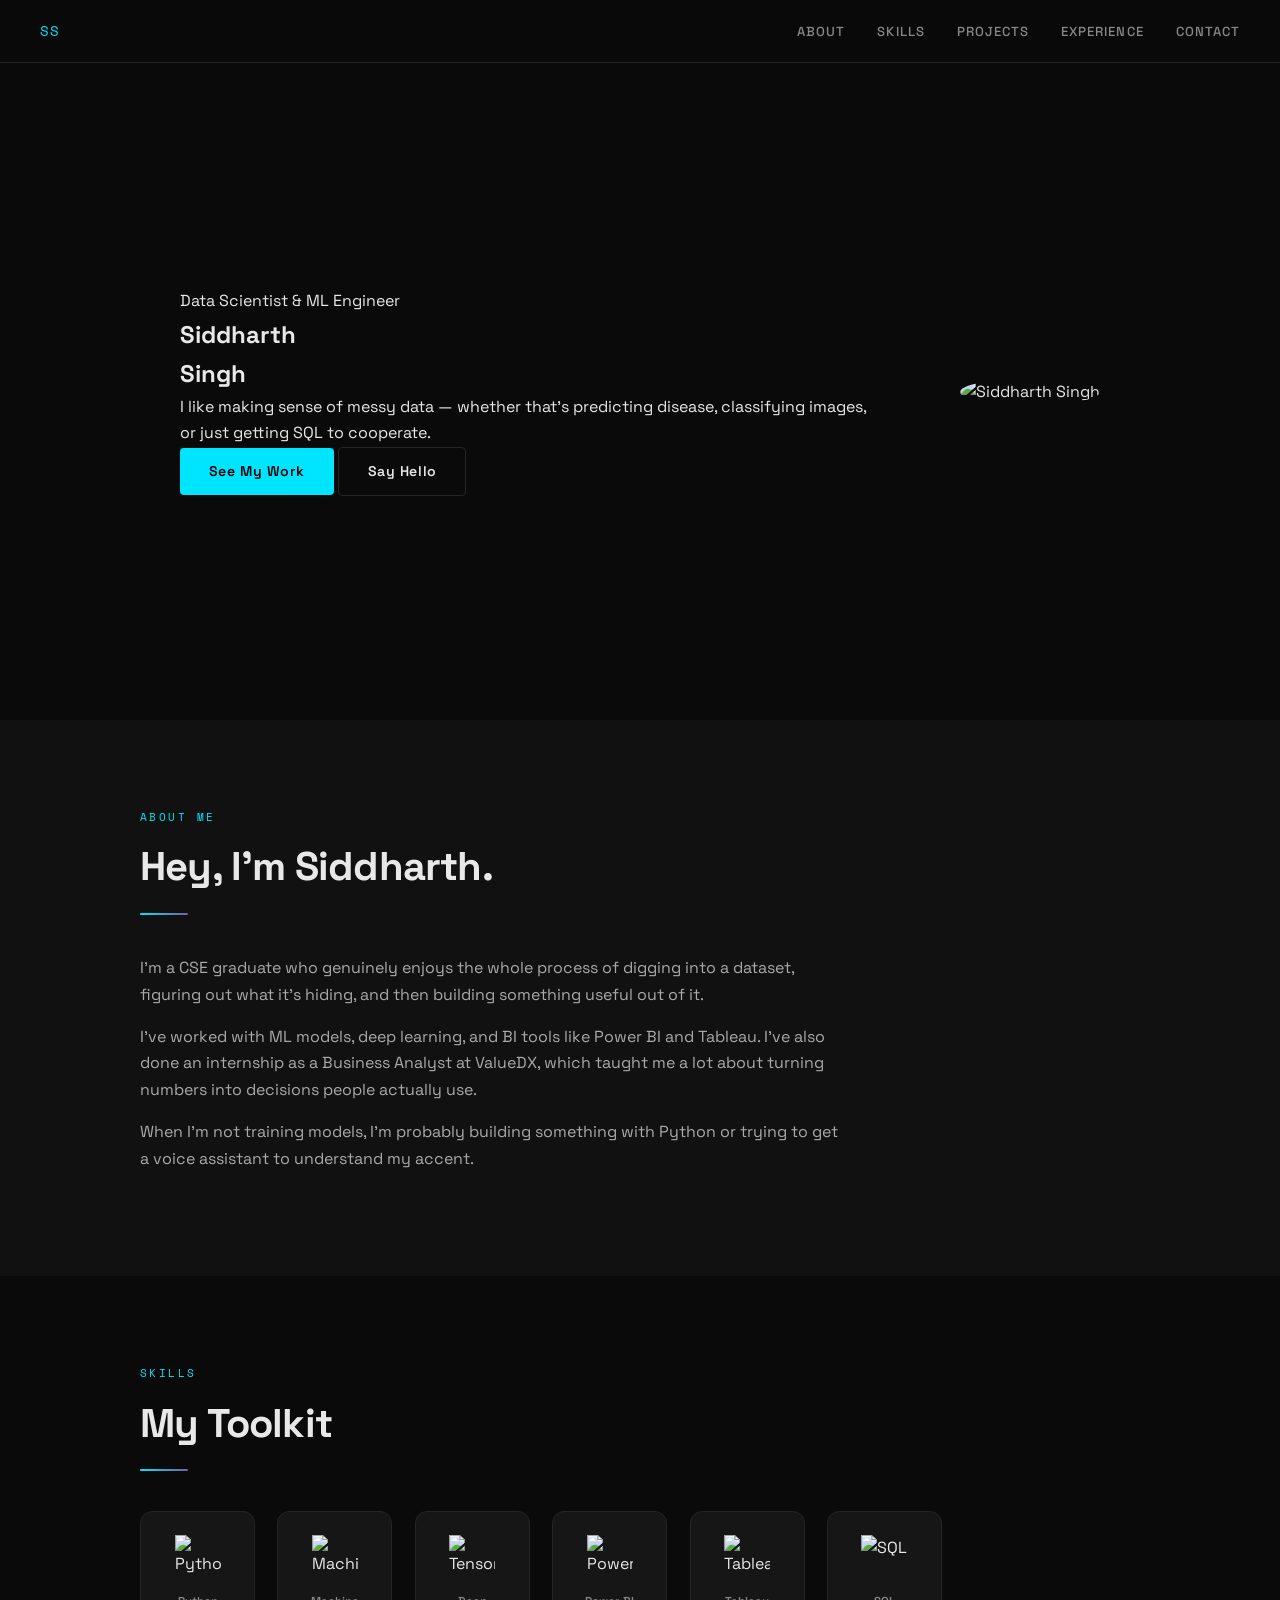
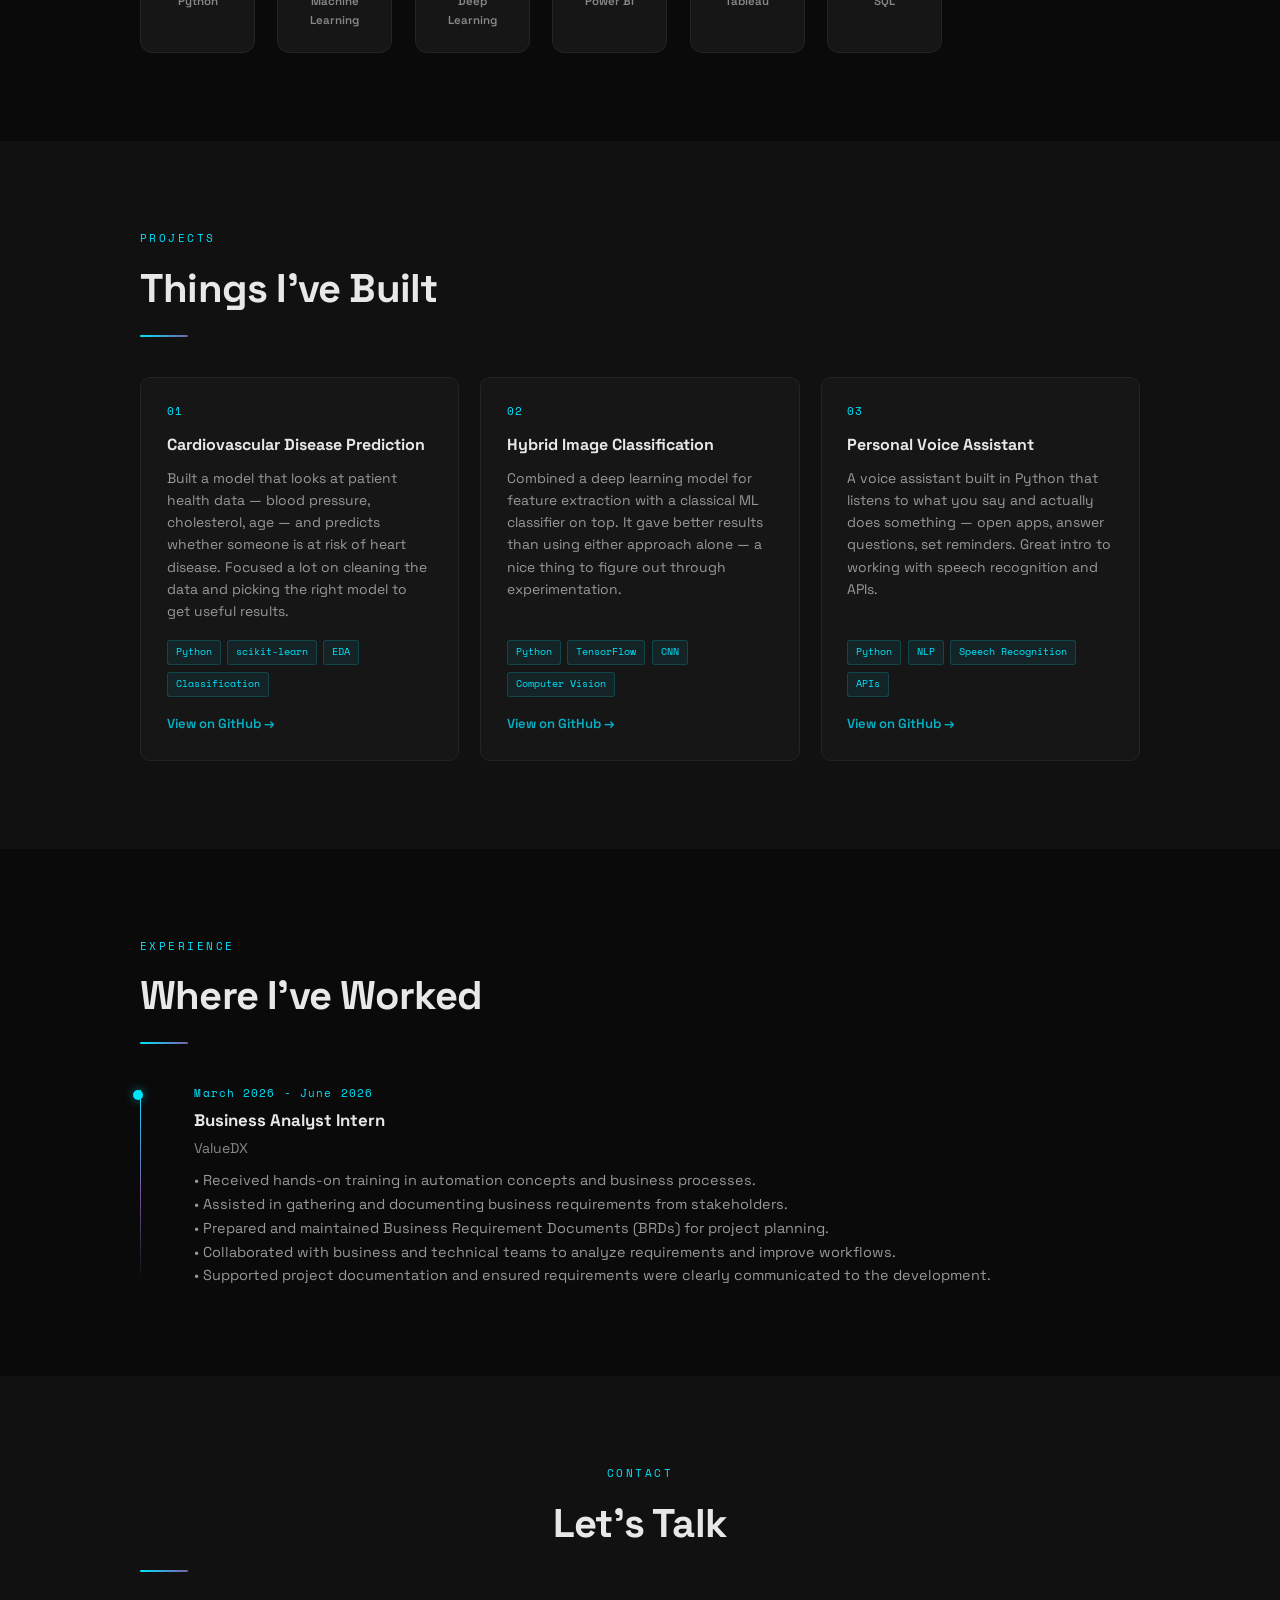
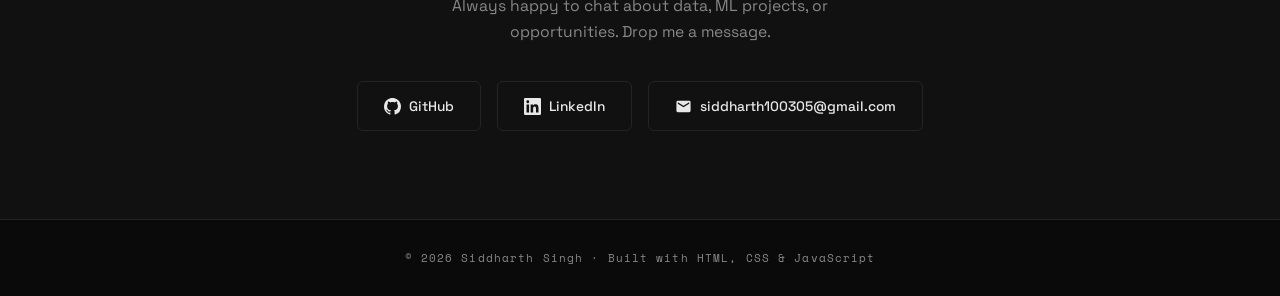
==== index.html @ 6918d7a0 "Add files via upload" ====
<!DOCTYPE html>
<html lang="en">
<head>
  <meta charset="UTF-8" />
  <meta name="viewport" content="width=device-width, initial-scale=1.0" />
  <title>Siddharth Singh · Data Scientist</title>

  <link rel="preconnect" href="https://fonts.googleapis.com" />
  <link href="https://fonts.googleapis.com/css2?family=Space+Grotesk:wght@300;400;500;600;700&family=Space+Mono:wght@400;700&display=swap" rel="stylesheet" />

  <link rel="stylesheet" href="style.css" />
</head>

<body>
<nav>
  <a class="nav-logo" href="#hero">SS</a>
  <ul class="nav-links">
    <li><a href="#about">About</a></li>
    <li><a href="#skills">Skills</a></li>
    <li><a href="#projects">Projects</a></li>
    <li><a href="#experience">Experience</a></li>
    <li><a href="#contact">Contact</a></li>
  </ul>
</nav>

<section id="hero">
  <div class="hero-inner">
    <div class="hero-text">
      <p class="hero-label">Data Scientist &amp; ML Engineer</p>

      <h1 class="hero-name">
        Siddharth<br />
        <span>Singh</span>
      </h1>

      <p class="hero-tagline">
        I like making sense of messy data &mdash; whether that&apos;s
        predicting disease, classifying images, or just getting SQL to
        cooperate.
      </p>

      <div class="hero-cta">
        <a href="#projects" class="btn btn-primary">
          See My Work
        </a>

        <a href="#contact" class="btn btn-ghost">
          Say Hello
        </a>
      </div>
    </div>

   <div class="hero-photo-wrap">
    <img src="images/DSC_6189 copy.jpg" alt="Siddharth Singh">
</div>

</div>
</section>

<section id="about">
  <div class="container">
    <span class="section-label reveal">about me</span>
    <h2 class="section-title reveal">Hey, I'm Siddharth.</h2>
    <div class="section-divider reveal"></div>

    <div class="about-text reveal">
      <p>I'm a CSE graduate who genuinely enjoys the whole process of digging into a dataset, figuring out what it's hiding, and then building something useful out of it.</p>

      <p>I've worked with ML models, deep learning, and BI tools like Power BI and Tableau. I've also done an internship as a Business Analyst at ValueDX, which taught me a lot about turning numbers into decisions people actually use.</p>

      <p>When I'm not training models, I'm probably building something with Python or trying to get a voice assistant to understand my accent.</p>
    </div>
  </div>
</section>

<section id="skills">
  <div class="container">
    <span class="section-label reveal">skills</span>
    <h2 class="section-title reveal">My Toolkit</h2>
    <div class="section-divider reveal"></div>

    <div class="skills-grid">

      <div class="skill-card reveal">
        <img src="https://cdn.jsdelivr.net/gh/devicons/devicon/icons/python/python-original.svg" alt="Python" />
        <span class="skill-name">Python</span>
      </div>

      <div class="skill-card reveal">
        <img src="https://upload.wikimedia.org/wikipedia/commons/0/05/Scikit_learn_logo_small.svg" alt="Machine Learning" />
        <span class="skill-name">Machine Learning</span>
      </div>

      <div class="skill-card reveal">
        <img src="https://cdn.jsdelivr.net/gh/devicons/devicon/icons/tensorflow/tensorflow-original.svg" alt="TensorFlow" />
        <span class="skill-name">Deep Learning</span>
      </div>

      <div class="skill-card reveal">
        <img src="https://upload.wikimedia.org/wikipedia/commons/c/cf/New_Power_BI_Logo.svg" alt="Power BI" />
        <span class="skill-name">Power BI</span>
      </div>

      <div class="skill-card reveal">
        <img src="images/Tableau-Logo.png" alt="Tableau" />
        <span class="skill-name">Tableau</span>
      </div>

      <div class="skill-card reveal">
        <img src="https://cdn.jsdelivr.net/gh/devicons/devicon/icons/mysql/mysql-original.svg" alt="SQL" />
        <span class="skill-name">SQL</span>
      </div>

    </div>
  </div>
</section>

<section id="projects">
  <div class="container">
    <span class="section-label reveal">projects</span>
    <h2 class="section-title reveal">Things I've Built</h2>
    <div class="section-divider reveal"></div>

    <div class="projects-grid">

      <div class="project-card reveal">
        <div class="project-num">01</div>
        <div class="project-title">Cardiovascular Disease Prediction</div>

        <div class="project-desc">
          Built a model that looks at patient health data — blood pressure,
          cholesterol, age — and predicts whether someone is at risk of heart
          disease. Focused a lot on cleaning the data and picking the right
          model to get useful results.
         
        </div>

        <div class="project-tags">
          <span class="tag">Python</span>
          <span class="tag">scikit-learn</span>
          <span class="tag">EDA</span>
          <span class="tag">Classification</span>
        </div>

        <a class="project-link" href="https://github.com/siddharthhsinghh/Cardiovascular-Disease-Prediction">
          View on GitHub →
        </a>
      </div>

      <div class="project-card reveal">
        <div class="project-num">02</div>
        <div class="project-title">Hybrid Image Classification</div>

        <div class="project-desc">
          Combined a deep learning model for feature extraction with a
          classical ML classifier on top. It gave better results than using
          either approach alone — a nice thing to figure out through
          experimentation.
        </div>

        <div class="project-tags">
          <span class="tag">Python</span>
          <span class="tag">TensorFlow</span>
          <span class="tag">CNN</span>
          <span class="tag">Computer Vision</span>
        </div>

        <a class="project-link" href="https://github.com/siddharthhsinghh/Hybrid-Image-Classification">
          View on GitHub →
        </a>
      </div>

      <div class="project-card reveal">
        <div class="project-num">03</div>
        <div class="project-title">Personal Voice Assistant</div>

        <div class="project-desc">
          A voice assistant built in Python that listens to what you say and
          actually does something — open apps, answer questions, set
          reminders. Great intro to working with speech recognition and APIs.
        </div>

        <div class="project-tags">
          <span class="tag">Python</span>
          <span class="tag">NLP</span>
          <span class="tag">Speech Recognition</span>
          <span class="tag">APIs</span>
        </div>

        <a class="project-link" href="https://github.com/siddharthhsinghh/Voice-Assistant">
          View on GitHub →
        </a>
      </div>

    </div>
  </div>
</section>
<section id="experience">
  <div class="container">
    <span class="section-label reveal">experience</span>
    <h2 class="section-title reveal">Where I've Worked</h2>
    <div class="section-divider reveal"></div>

    <div class="timeline reveal">
      <div class="timeline-item">
        <div class="timeline-date">March 2026 - June 2026</div>
        <div class="timeline-role">Business Analyst Intern</div>
        <div class="timeline-company">ValueDX</div>

        <div class="timeline-desc">
          • Received hands-on training in automation concepts and business
          processes.<br>

          • Assisted in gathering and documenting business requirements from
          stakeholders.<br>

          • Prepared and maintained Business Requirement Documents (BRDs) for
          project planning.<br>

          • Collaborated with business and technical teams to analyze
          requirements and improve workflows.<br>

          • Supported project documentation and ensured requirements were
          clearly communicated to the development.
        </div>
      </div>
    </div>
  </div>
</section>

<section id="contact">
  <div class="container">
    <span class="section-label reveal">contact</span>
    <h2 class="section-title reveal">Let's Talk</h2>

    <div class="section-divider" style="margin-bottom:1.4rem"></div>

    <p class="contact-sub reveal">
      Always happy to chat about data, ML projects, or opportunities.
      Drop me a message.
    </p>

    <div class="contact-links reveal">

      <a class="contact-link" href="https://github.com/siddharthhsinghh">
        <svg viewBox="0 0 24 24">
          <path d="M12 0C5.37 0 0 5.37 0 12c0 5.31 3.435 9.795 8.205 11.385.6.105.825-.255.825-.57 0-.285-.015-1.23-.015-2.235-3.015.555-3.795-.735-4.035-1.41-.135-.345-.72-1.41-1.23-1.695-.42-.225-1.02-.78-.015-.795.945-.015 1.62.87 1.845 1.23 1.08 1.815 2.805 1.305 3.495.99.105-.78.42-1.305.765-1.605-2.67-.3-5.46-1.335-5.46-5.925 0-1.305.465-2.385 1.23-3.225-.12-.3-.54-1.53.12-3.18 0 0 1.005-.315 3.3 1.23.96-.27 1.98-.405 3-.405s2.04.135 3 .405c2.295-1.56 3.3-1.23 3.3-1.23.66 1.65.24 2.88.12 3.18.765.84 1.23 1.905 1.23 3.225 0 4.605-2.805 5.625-5.475 5.925.435.375.81 1.095.81 2.22 0 1.605-.015 2.895-.015 3.3 0 .315.225.69.825.57A12.02 12.02 0 0 0 24 12c0-6.63-5.37-12-12-12z"/>
        </svg>
        GitHub
      </a>

      <a class="contact-link" href="https://www.linkedin.com/in/siddharth-singh-0a5b6325">
        <svg viewBox="0 0 24 24">
          <path d="M20.447 20.452h-3.554v-5.569c0-1.328-.027-3.037-1.852-3.037-1.853 0-2.136 1.445-2.136 2.939v5.667H9.351V9h3.414v1.561h.046c.477-.9 1.637-1.85 3.37-1.85 3.601 0 4.267 2.37 4.267 5.455v6.286zM5.337 7.433a2.062 2.062 0 0 1-2.063-2.065 2.064 2.064 0 1 1 2.063 2.065zm1.782 13.019H3.555V9h3.564v11.452zM22.225 0H1.771C.792 0 0 .774 0 1.729v20.542C0 23.227.792 24 1.771 24h20.451C23.2 24 24 23.227 24 22.271V1.729C24 .774 23.2 0 22.222 0h.003z"/>
        </svg>
        LinkedIn
      </a>

      <a class="contact-link" href="#">
        <svg viewBox="0 0 24 24">
          <path d="M20 4H4c-1.1 0-2 .9-2 2v12c0 1.1.9 2 2 2h16c1.1 0 2-.9 2-2V6c0-1.1-.9-2-2-2zm0 4l-8 5-8-5V6l8 5 8-5v2z"/>
        </svg>
        siddharth100305@gmail.com
      </a>

    </div>
  </div>
</section>

<footer>
  © 2026 Siddharth Singh · Built with HTML, CSS & JavaScript
</footer>

<script src="script.js"></script>

</body>
</html>
---- style.css ----
:root{
  --bg:#0a0a0a;
  --surface:#111;
  --card:#161616;
  --border:#242424;
  --accent:#00e5ff;
  --accent2:#7b5ea7;
  --text:#e8e8e8;
  --muted:#888;
  --mono:"Space Mono",monospace;
  --sans:"Space Grotesk",sans-serif;
}

*,*::before,*::after{
  box-sizing:border-box;
  margin:0;
  padding:0;
}

html{
  scroll-behavior:smooth;
}

body{
  font-family:var(--sans);
  background:var(--bg);
  color:var(--text);
  line-height:1.65;
  overflow-x:hidden;
}

::selection{
  background:var(--accent);
  color:#000;
}

::-webkit-scrollbar{
  width:4px;
}

::-webkit-scrollbar-track{
  background:var(--bg);
}

::-webkit-scrollbar-thumb{
  background:var(--accent);
  border-radius:2px;
}

/* NAV */

nav{
  position:fixed;
  top:0;
  width:100%;
  z-index:1000;
  padding:1.1rem 2.5rem;
  display:flex;
  align-items:center;
  justify-content:space-between;
  background:rgba(10,10,10,.95);
  backdrop-filter:blur(14px);
  border-bottom:1px solid var(--border);
}

.nav-logo{
  font-family:var(--mono);
  font-size:.85rem;
  color:var(--accent);
  letter-spacing:.06em;
  text-decoration:none;
}

.nav-links{
  display:flex;
  gap:2rem;
  list-style:none;
}

.nav-links a{
  font-size:.82rem;
  font-weight:500;
  letter-spacing:.08em;
  text-transform:uppercase;
  color:var(--muted);
  text-decoration:none;
  transition:color .2s;
}

.nav-links a:hover,
.nav-links a.active{
  color:var(--accent);
}

/* HERO */

#hero{
  min-height:80vh;
  display:flex;
  align-items:center;
  justify-content:center;
  padding:7rem 2rem 3rem;
  background:var(--bg);
}

.hero-inner{
  max-width:920px;
  width:100%;
  display:flex;
  align-items:center;
  gap:5rem;
}

.hero-text{
  flex:1;
}

.hero-label,
.hero-name,
.hero-tagline,
.hero-cta,
.hero-photo-wrap{
    opacity:1;
}

.hero-photo-wrap img{
  width:100%;
  height:100%;
  border-radius:50%;
  object-fit:cover;
  object-position:center top;
  display:block;
}

.btn{
  padding:.75rem 1.8rem;
  border-radius:4px;
  font-family:var(--sans);
  font-size:.88rem;
  font-weight:600;
  letter-spacing:.04em;
  cursor:pointer;
  text-decoration:none;
  transition:transform .2s,box-shadow .2s;
  display:inline-block;
}

.btn:hover{
  transform:translateY(-2px);
}

.btn-primary{
  background:var(--accent);
  color:#000;
  border:none;
}

.btn-primary:hover{
  box-shadow:0 0 22px rgba(0,229,255,.4);
}

.btn-ghost{
  background:transparent;
  color:var(--text);
  border:1px solid var(--border);
}

.btn-ghost:hover{
  border-color:var(--accent);
  color:var(--accent);
}

@keyframes fadeUp{
  from{
    opacity:0;
    transform:translateY(22px);
  }
  to{
    opacity:1;
    transform:none;
  }
}
/* SECTIONS */

section{
  padding:5.5rem 2rem;
}

.container{
  max-width:1000px;
  margin:0 auto;
}

.section-label{
  font-family:var(--mono);
  font-size:.7rem;
  letter-spacing:.22em;
  color:var(--accent);
  text-transform:uppercase;
  margin-bottom:.5rem;
  display:block;
}

.section-title{
  font-size:clamp(1.8rem,4vw,2.5rem);
  font-weight:700;
  letter-spacing:-.02em;
  margin-bottom:.8rem;
}

.section-divider{
  width:48px;
  height:2px;
  background:linear-gradient(90deg,var(--accent),var(--accent2));
  margin-bottom:2.5rem;
  border-radius:2px;
}

/* ABOUT */

#about{
  background:var(--surface);
}

.about-text p{
  color:#aaa;
  margin-bottom:1rem;
  font-size:1rem;
  max-width:700px;
}

/* SKILLS */

#skills{
  background:var(--bg);
}

.skills-grid{
  display:flex;
  flex-wrap:wrap;
  gap:1.4rem;
}

.skill-card{
  background:var(--card);
  border:1px solid var(--border);
  border-radius:12px;
  padding:1.4rem 1.2rem;
  display:flex;
  flex-direction:column;
  align-items:center;
  gap:.7rem;
  width:115px;
  transition:border-color .25s,transform .25s,box-shadow .25s;
  cursor:default;
}

.skill-card:hover{
  border-color:var(--accent);
  transform:translateY(-4px);
  box-shadow:0 8px 28px rgba(0,229,255,.1);
}

.skill-card img{
  width:46px;
  height:46px;
  object-fit:contain;
}

.skill-name{
  font-size:.72rem;
  font-weight:600;
  color:var(--muted);
  text-align:center;
}

/* PROJECTS */

#projects{
  background:var(--surface);
}

.projects-grid{
  display:grid;
  grid-template-columns:repeat(3,1fr);
  gap:1.3rem;
}

.project-card{
  background:var(--card);
  border:1px solid var(--border);
  border-radius:10px;
  padding:1.6rem;
  display:flex;
  flex-direction:column;
  transition:border-color .25s,transform .25s,box-shadow .25s;
}

.project-card:hover{
  border-color:var(--accent);
  transform:translateY(-5px);
  box-shadow:0 12px 40px rgba(0,229,255,.09);
}

.project-num{
  font-family:var(--mono);
  font-size:.68rem;
  color:var(--accent);
  letter-spacing:.12em;
  margin-bottom:.7rem;
}

.project-title{
  font-size:1rem;
  font-weight:700;
  margin-bottom:.5rem;
}

.project-desc{
  font-size:.87rem;
  color:#999;
  flex:1;
  margin-bottom:1.1rem;
  line-height:1.6;
}

.project-tags{
  display:flex;
  flex-wrap:wrap;
  gap:.4rem;
  margin-bottom:1rem;
}

.tag{
  font-family:var(--mono);
  font-size:.63rem;
  padding:.2rem .5rem;
  border-radius:3px;
  background:rgba(0,229,255,.07);
  color:var(--accent);
  border:1px solid rgba(0,229,255,.18);
}

.project-link{
  font-size:.82rem;
  font-weight:600;
  color:var(--accent);
  text-decoration:none;
  opacity:.75;
  transition:opacity .2s;
}

.project-link:hover{
  opacity:1;
}
/* EXPERIENCE */

#experience{
  background:var(--bg);
}

.timeline{
  position:relative;
  padding-left:2rem;
}

.timeline::before{
  content:"";
  position:absolute;
  left:0;
  top:6px;
  bottom:6px;
  width:1px;
  background:linear-gradient(to bottom,var(--accent),var(--accent2),transparent);
}

.timeline-item{
  position:relative;
  padding-left:1.4rem;
  margin-bottom:2.5rem;
}

.timeline-item:last-child{
  margin-bottom:0;
}

.timeline-item::before{
  content:"";
  position:absolute;
  left:-2.45rem;
  top:6px;
  width:10px;
  height:10px;
  border-radius:50%;
  background:var(--accent);
  box-shadow:0 0 10px rgba(0,229,255,.5);
}

.timeline-date{
  font-family:var(--mono);
  font-size:.7rem;
  color:var(--accent);
  letter-spacing:.1em;
  margin-bottom:.3rem;
}

.timeline-role{
  font-size:1.05rem;
  font-weight:700;
  margin-bottom:.1rem;
}

.timeline-company{
  font-size:.88rem;
  color:var(--muted);
  margin-bottom:.6rem;
}

.timeline-desc{
  font-size:.9rem;
  color:#999;
  line-height:1.65;
}

/* CONTACT */

#contact{
  background:var(--surface);
  text-align:center;
}

.contact-sub{
  color:var(--muted);
  max-width:420px;
  margin:0 auto 2.2rem;
  font-size:.98rem;
}

.contact-links{
  display:flex;
  flex-wrap:wrap;
  gap:1rem;
  justify-content:center;
}

.contact-link{
  display:flex;
  align-items:center;
  gap:.55rem;
  padding:.8rem 1.6rem;
  border:1px solid var(--border);
  border-radius:6px;
  color:var(--text);
  text-decoration:none;
  font-size:.86rem;
  font-weight:500;
  transition:border-color .2s,color .2s,background .2s;
}

.contact-link:hover{
  border-color:var(--accent);
  color:var(--accent);
  background:rgba(0,229,255,.04);
}

.contact-link svg{
  width:17px;
  height:17px;
  fill:currentColor;
  flex-shrink:0;
}

/* FOOTER */

footer{
  text-align:center;
  padding:1.8rem;
  border-top:1px solid var(--border);
  font-family:var(--mono);
  font-size:.7rem;
  color:var(--muted);
  letter-spacing:.1em;
}

/* REVEAL ANIMATION */

.reveal{
    opacity:1;
    transform:none;
}

.reveal.visible{
    opacity:1;
    transform:none;
}
/* RESPONSIVE */

@media(max-width:800px){

  .hero-inner{
    flex-direction:column-reverse;
    text-align:center;
    gap:2rem;
  }

  .hero-photo-wrap{
    width:170px;
    height:170px;
  }

  .hero-cta{
    justify-content:center;
  }

  .projects-grid{
    grid-template-columns:1fr;
  }

  nav{
    padding:1rem 1.2rem;
  }

  .nav-links{
    gap:1rem;
  }

  section{
    padding:3.5rem 1.2rem;
  }

  .skills-grid{
    gap:1rem;
  }

  .skill-card{
    width:90px;
    padding:1rem;
  }
}

@media(prefers-reduced-motion:reduce){

  *,
  *::before,
  *::after{
    animation:none !important;
    transition:none !important;
  }
}
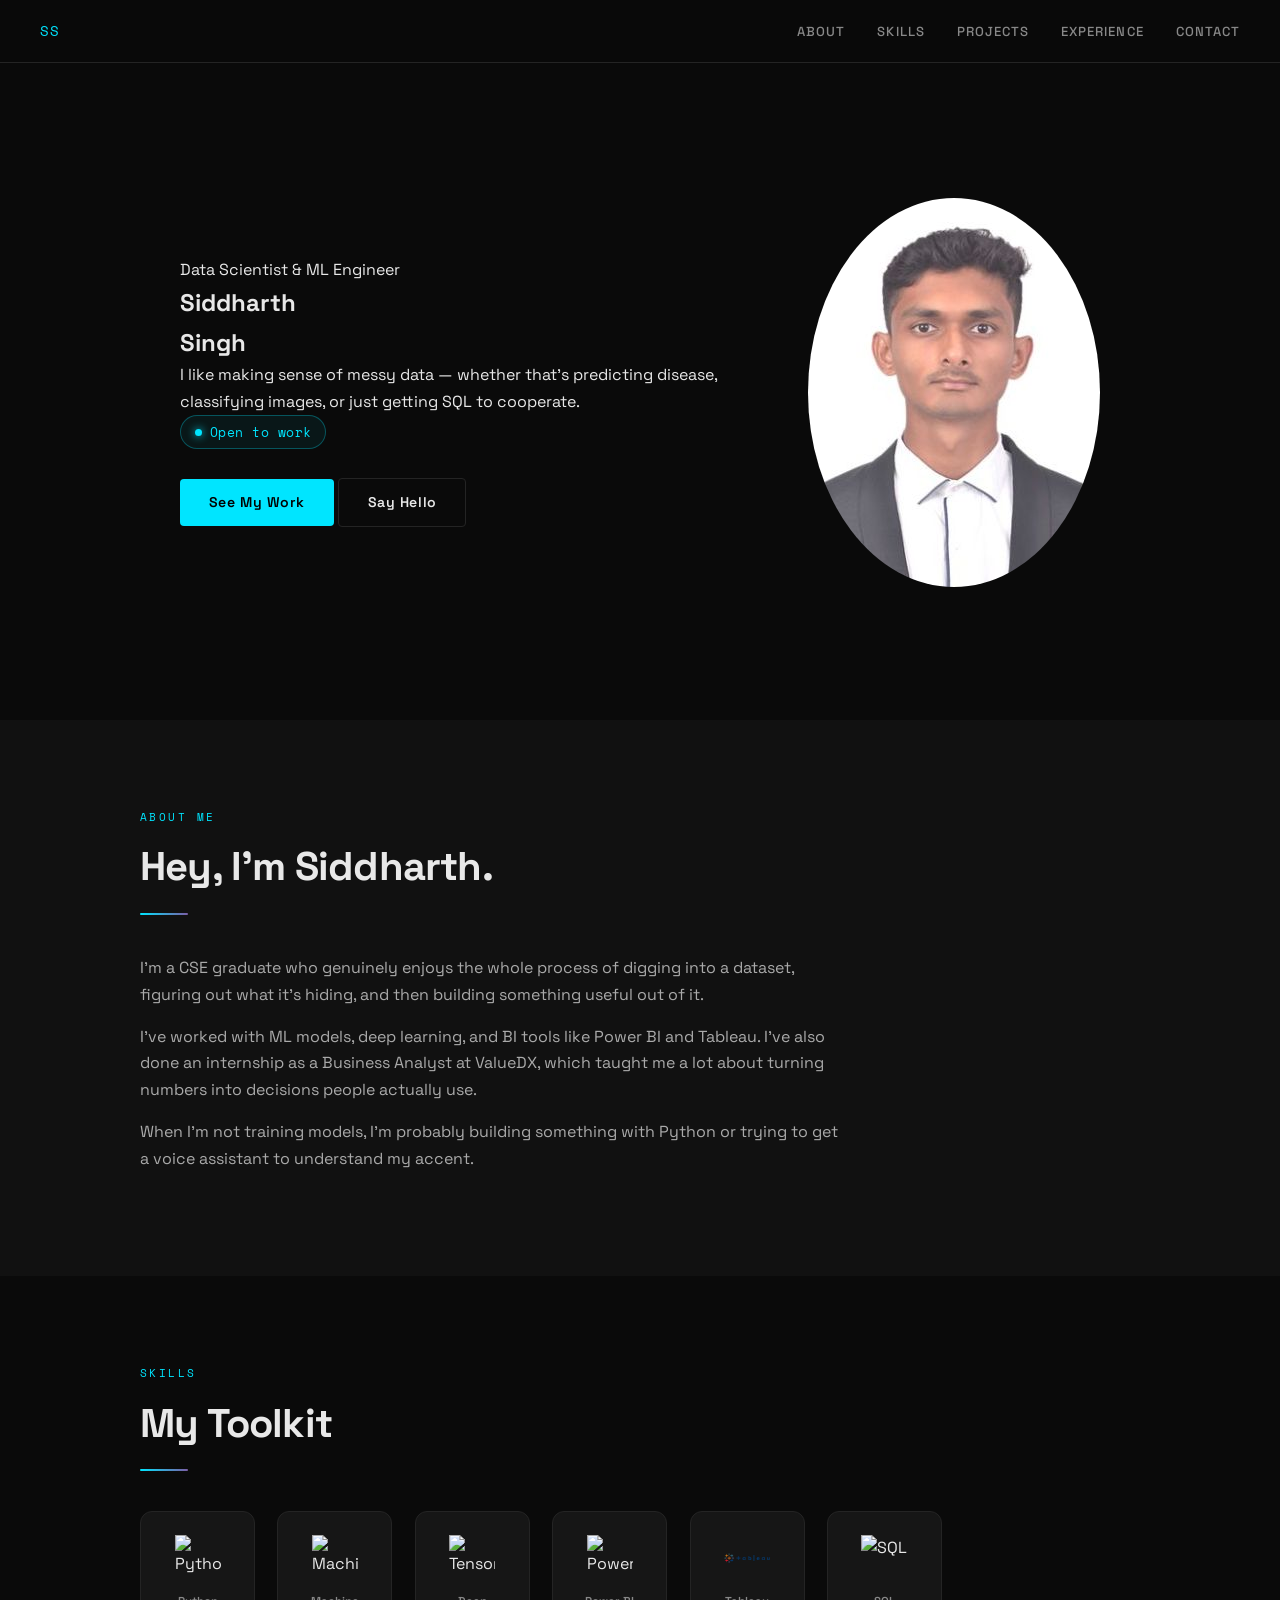
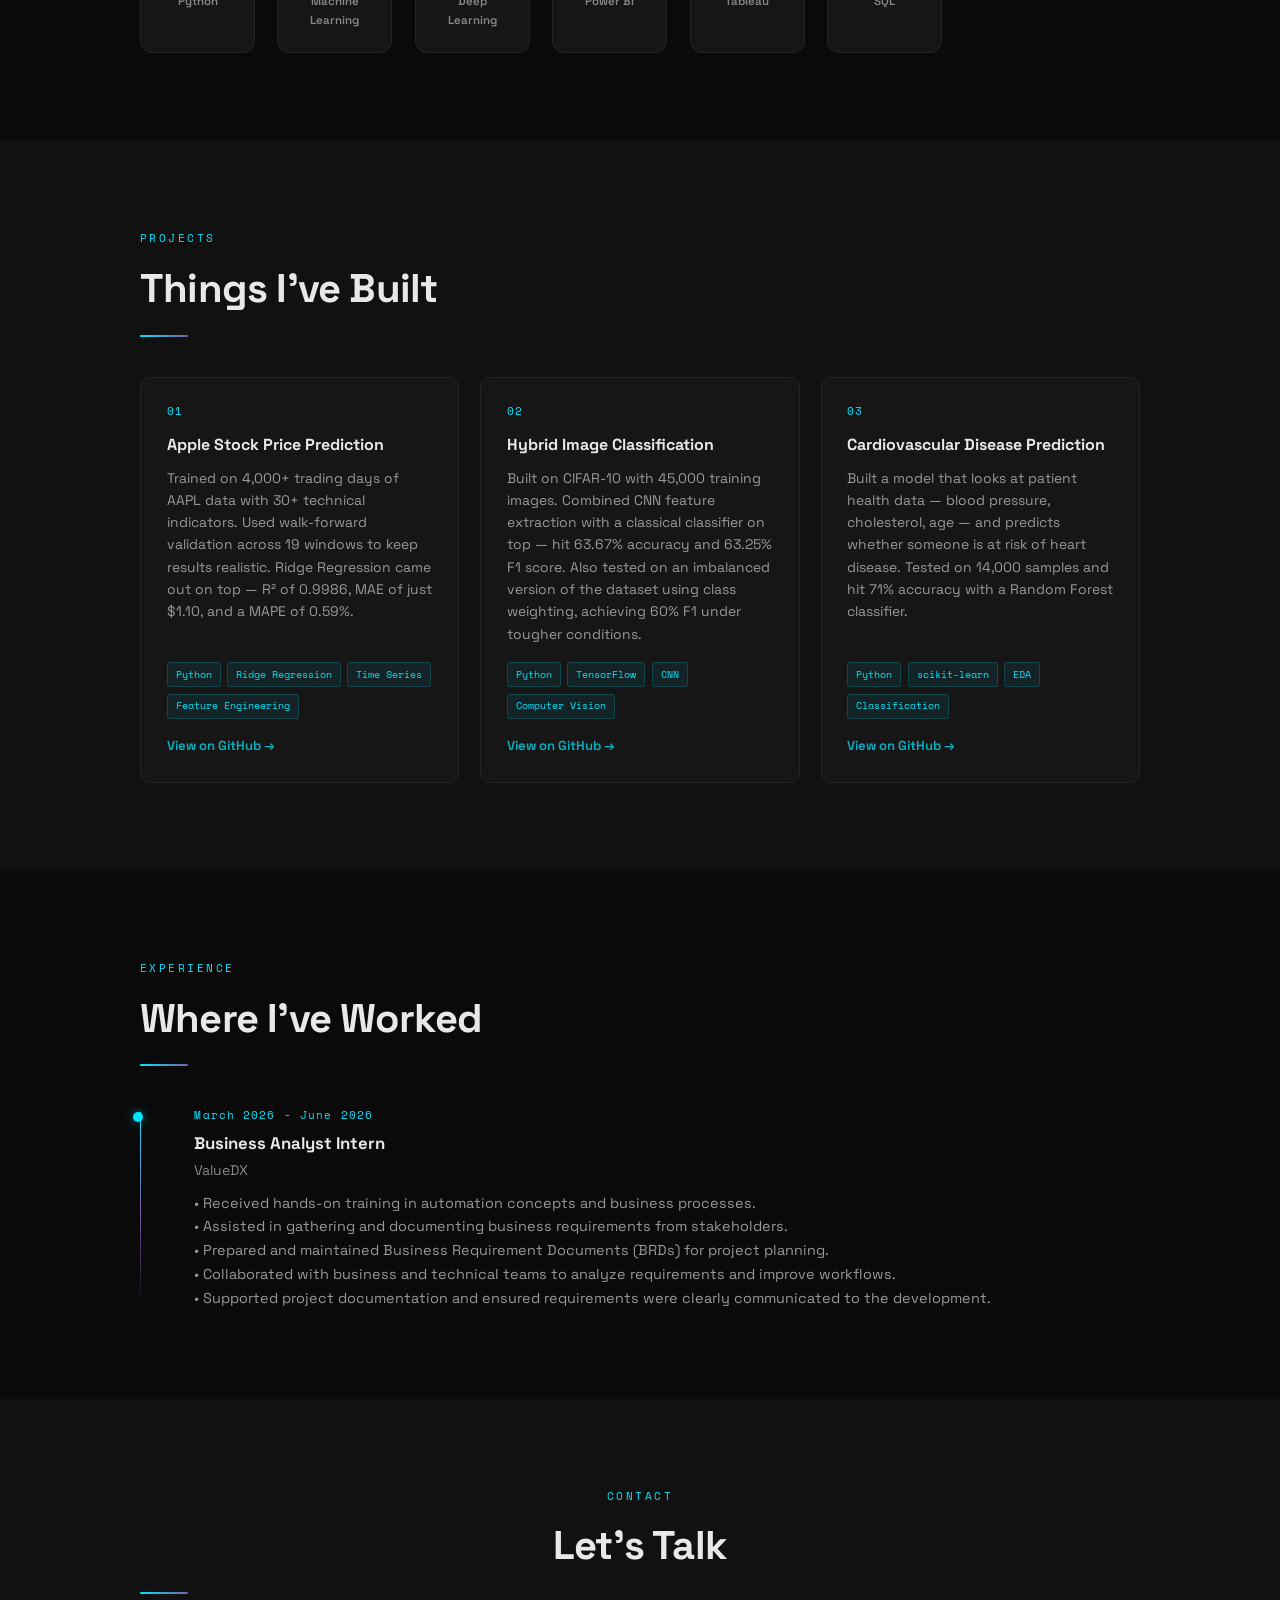
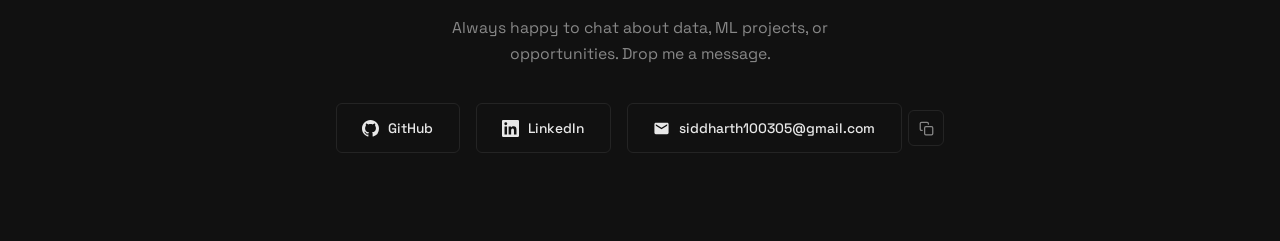
==== commit 353921ed: "Add files via upload" ====
--- a/index.html
+++ b/index.html
@@ -38,6 +38,7 @@
         predicting disease, classifying images, or just getting SQL to
         cooperate.
       </p>
+      <p class="hero-open">Open to work</p>
 
       <div class="hero-cta">
         <a href="#projects" class="btn btn-primary">
@@ -125,14 +126,60 @@
 
       <div class="project-card reveal">
         <div class="project-num">01</div>
+        <div class="project-title">Apple Stock Price Prediction</div>
+
+        <div class="project-desc">
+          Trained on 4,000+ trading days of AAPL data with 30+ technical
+          indicators. Used walk-forward validation across 19 windows to keep
+          results realistic. Ridge Regression came out on top — R² of 0.9986,
+          MAE of just $1.10, and a MAPE of 0.59%.
+        </div>
+
+        <div class="project-tags">
+          <span class="tag">Python</span>
+          <span class="tag">Ridge Regression</span>
+          <span class="tag">Time Series</span>
+          <span class="tag">Feature Engineering</span>
+        </div>
+
+        <a class="project-link" href="https://github.com/siddharthhsinghh/Apple-Stock-Price-Prediction" target="_blank" rel="noopener">
+          View on GitHub →
+        </a>
+      </div>
+
+      <div class="project-card reveal">
+        <div class="project-num">02</div>
+        <div class="project-title">Hybrid Image Classification</div>
+
+        <div class="project-desc">
+          Built on CIFAR-10 with 45,000 training images. Combined CNN feature
+          extraction with a classical classifier on top — hit 63.67% accuracy
+          and 63.25% F1 score. Also tested on an imbalanced version of the
+          dataset using class weighting, achieving 60% F1 under tougher
+          conditions.
+        </div>
+
+        <div class="project-tags">
+          <span class="tag">Python</span>
+          <span class="tag">TensorFlow</span>
+          <span class="tag">CNN</span>
+          <span class="tag">Computer Vision</span>
+        </div>
+
+        <a class="project-link" href="https://github.com/siddharthhsinghh/Hybrid-Image-Classification" target="_blank" rel="noopener">
+          View on GitHub →
+        </a>
+      </div>
+
+      <div class="project-card reveal">
+        <div class="project-num">03</div>
         <div class="project-title">Cardiovascular Disease Prediction</div>
 
         <div class="project-desc">
           Built a model that looks at patient health data — blood pressure,
           cholesterol, age — and predicts whether someone is at risk of heart
-          disease. Focused a lot on cleaning the data and picking the right
-          model to get useful results.
-         
+          disease. Tested on 14,000 samples and hit 71% accuracy with a
+          Random Forest classifier.
         </div>
 
         <div class="project-tags">
@@ -142,52 +189,7 @@
           <span class="tag">Classification</span>
         </div>
 
-        <a class="project-link" href="https://github.com/siddharthhsinghh/Cardiovascular-Disease-Prediction">
-          View on GitHub →
-        </a>
-      </div>
-
-      <div class="project-card reveal">
-        <div class="project-num">02</div>
-        <div class="project-title">Hybrid Image Classification</div>
-
-        <div class="project-desc">
-          Combined a deep learning model for feature extraction with a
-          classical ML classifier on top. It gave better results than using
-          either approach alone — a nice thing to figure out through
-          experimentation.
-        </div>
-
-        <div class="project-tags">
-          <span class="tag">Python</span>
-          <span class="tag">TensorFlow</span>
-          <span class="tag">CNN</span>
-          <span class="tag">Computer Vision</span>
-        </div>
-
-        <a class="project-link" href="https://github.com/siddharthhsinghh/Hybrid-Image-Classification">
-          View on GitHub →
-        </a>
-      </div>
-
-      <div class="project-card reveal">
-        <div class="project-num">03</div>
-        <div class="project-title">Personal Voice Assistant</div>
-
-        <div class="project-desc">
-          A voice assistant built in Python that listens to what you say and
-          actually does something — open apps, answer questions, set
-          reminders. Great intro to working with speech recognition and APIs.
-        </div>
-
-        <div class="project-tags">
-          <span class="tag">Python</span>
-          <span class="tag">NLP</span>
-          <span class="tag">Speech Recognition</span>
-          <span class="tag">APIs</span>
-        </div>
-
-        <a class="project-link" href="https://github.com/siddharthhsinghh/Voice-Assistant">
+        <a class="project-link" href="https://github.com/siddharthhsinghh/Cardiovascular-Disease-Prediction" target="_blank" rel="noopener">
           View on GitHub →
         </a>
       </div>
@@ -249,27 +251,30 @@
         GitHub
       </a>
 
-      <a class="contact-link" href="https://www.linkedin.com/in/siddharth-singh-0a5b6325">
+      <a class="contact-link" href="https://www.linkedin.com/in/siddharthsingh-data/">
         <svg viewBox="0 0 24 24">
           <path d="M20.447 20.452h-3.554v-5.569c0-1.328-.027-3.037-1.852-3.037-1.853 0-2.136 1.445-2.136 2.939v5.667H9.351V9h3.414v1.561h.046c.477-.9 1.637-1.85 3.37-1.85 3.601 0 4.267 2.37 4.267 5.455v6.286zM5.337 7.433a2.062 2.062 0 0 1-2.063-2.065 2.064 2.064 0 1 1 2.063 2.065zm1.782 13.019H3.555V9h3.564v11.452zM22.225 0H1.771C.792 0 0 .774 0 1.729v20.542C0 23.227.792 24 1.771 24h20.451C23.2 24 24 23.227 24 22.271V1.729C24 .774 23.2 0 22.222 0h.003z"/>
         </svg>
         LinkedIn
       </a>
 
-      <a class="contact-link" href="#">
-        <svg viewBox="0 0 24 24">
-          <path d="M20 4H4c-1.1 0-2 .9-2 2v12c0 1.1.9 2 2 2h16c1.1 0 2-.9 2-2V6c0-1.1-.9-2-2-2zm0 4l-8 5-8-5V6l8 5 8-5v2z"/>
-        </svg>
-        siddharth100305@gmail.com
-      </a>
-
-    </div>
-  </div>
-</section>
-
-<footer>
-  © 2026 Siddharth Singh · Built with HTML, CSS & JavaScript
-</footer>
+      <div class="email-wrap">
+        <a class="contact-link" href="mailto:siddharth100305@gmail.com">
+          <svg viewBox="0 0 24 24">
+            <path d="M20 4H4c-1.1 0-2 .9-2 2v12c0 1.1.9 2 2 2h16c1.1 0 2-.9 2-2V6c0-1.1-.9-2-2-2zm0 4l-8 5-8-5V6l8 5 8-5v2z"/>
+          </svg>
+          siddharth100305@gmail.com
+        </a>
+        <button class="copy-btn" onclick="copyEmail(this)" title="Copy email">
+          <svg viewBox="0 0 24 24" fill="none" stroke="currentColor" stroke-width="2" stroke-linecap="round" stroke-linejoin="round">
+            <rect x="9" y="9" width="13" height="13" rx="2"/><path d="M5 15H4a2 2 0 0 1-2-2V4a2 2 0 0 1 2-2h9a2 2 0 0 1 2 2v1"/>
+          </svg>
+        </button>
+      </div>
+
+    </div>
+  </div>
+</section>
 
 <script src="script.js"></script>
 
--- a/style.css
+++ b/style.css
@@ -123,6 +123,36 @@
     opacity:1;
 }
 
+.hero-open {
+  display: inline-flex;
+  align-items: center;
+  gap: .5rem;
+  font-size: .8rem;
+  font-family: var(--mono);
+  color: var(--accent);
+  border: 1px solid rgba(0,229,255,.3);
+  background: rgba(0,229,255,.06);
+  padding: .35rem .85rem;
+  border-radius: 20px;
+  margin-bottom: 1.8rem;
+  letter-spacing: .04em;
+}
+
+.hero-open::before {
+  content: '';
+  width: 7px;
+  height: 7px;
+  border-radius: 50%;
+  background: var(--accent);
+  box-shadow: 0 0 8px var(--accent);
+  animation: blink 1.8s ease-in-out infinite;
+}
+
+@keyframes blink {
+  0%, 100% { opacity: 1; }
+  50%       { opacity: .3; }
+}
+
 .hero-photo-wrap img{
   width:100%;
   height:100%;
@@ -470,6 +500,45 @@
   flex-shrink:0;
 }
 
+/* EMAIL COPY */
+
+.email-wrap {
+  display: flex;
+  align-items: center;
+  gap: .4rem;
+}
+
+.copy-btn {
+  display: flex;
+  align-items: center;
+  justify-content: center;
+  width: 36px;
+  height: 36px;
+  background: transparent;
+  border: 1px solid var(--border);
+  border-radius: 6px;
+  color: var(--muted);
+  cursor: pointer;
+  transition: border-color .2s, color .2s, background .2s;
+  flex-shrink: 0;
+}
+
+.copy-btn:hover {
+  border-color: var(--accent);
+  color: var(--accent);
+  background: rgba(0,229,255,.04);
+}
+
+.copy-btn.copied {
+  border-color: #00c896;
+  color: #00c896;
+}
+
+.copy-btn svg {
+  width: 15px;
+  height: 15px;
+}
+
 /* FOOTER */
 
 footer{
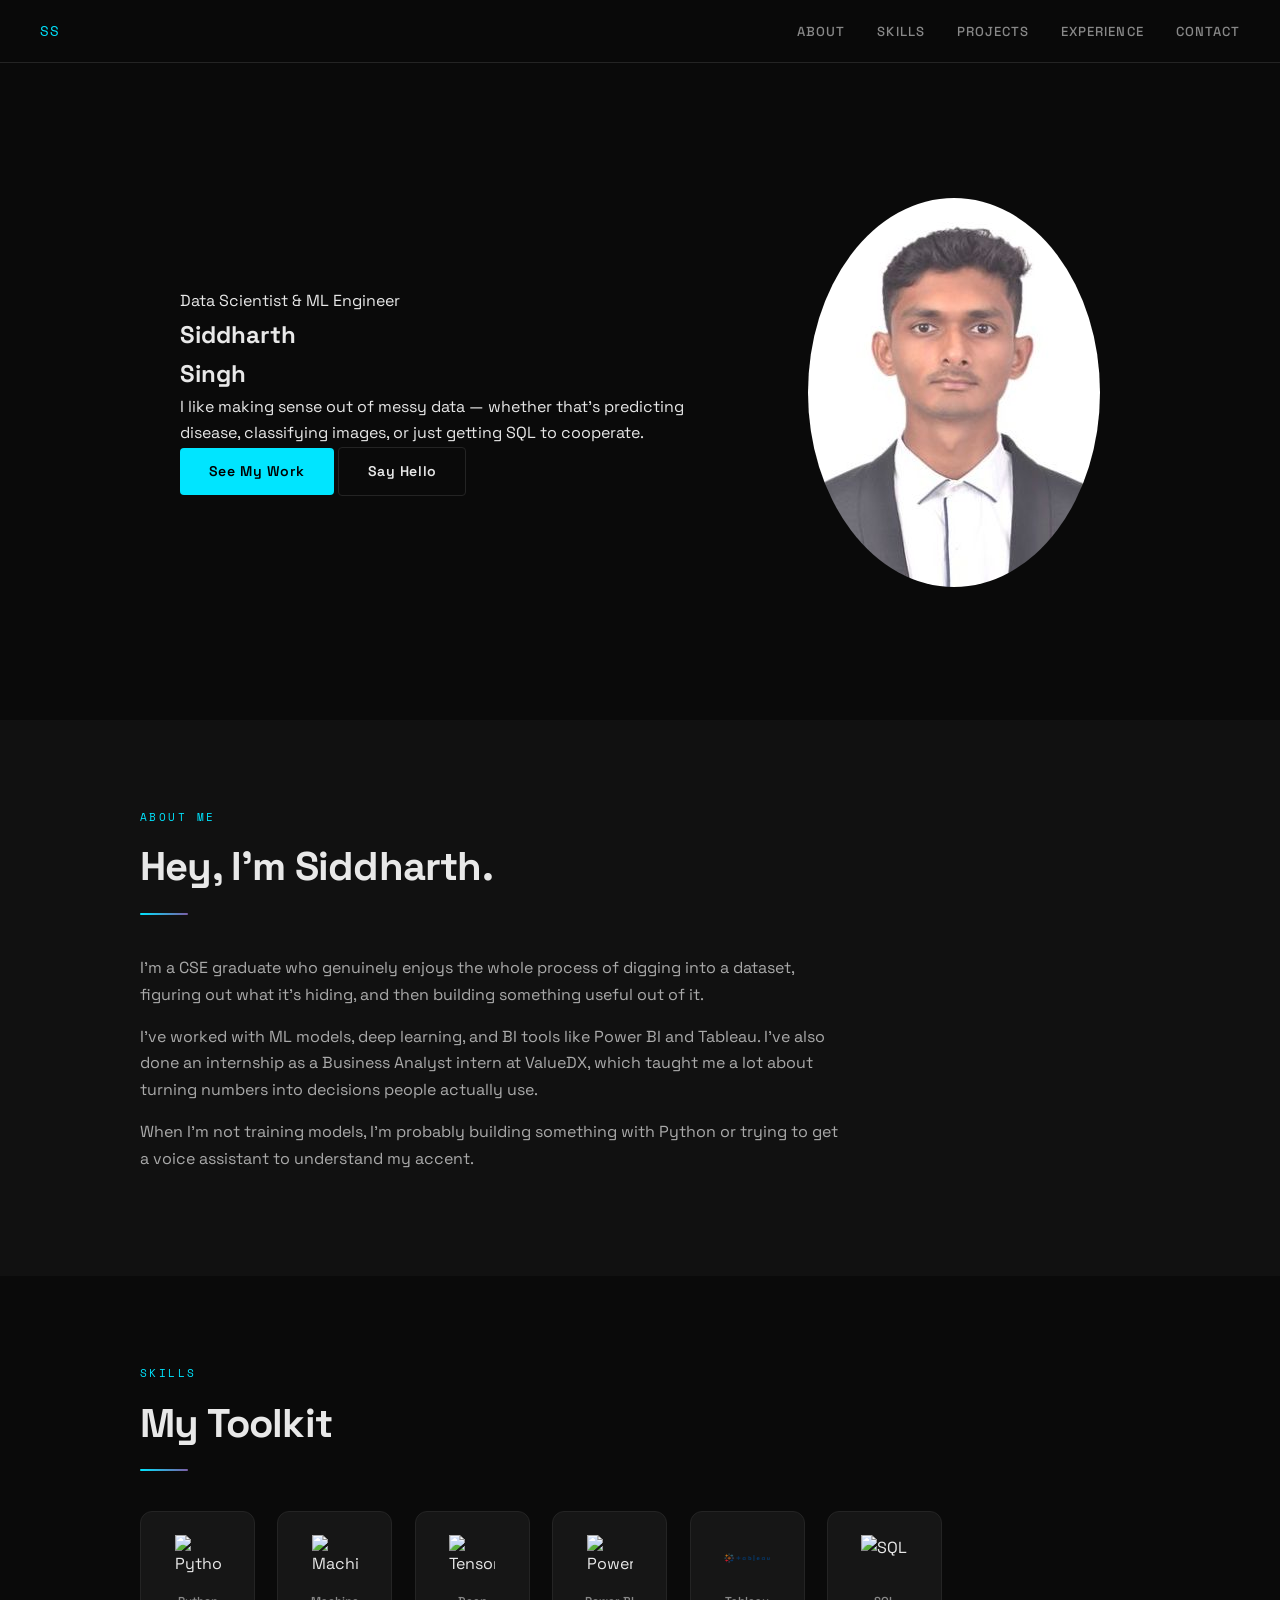
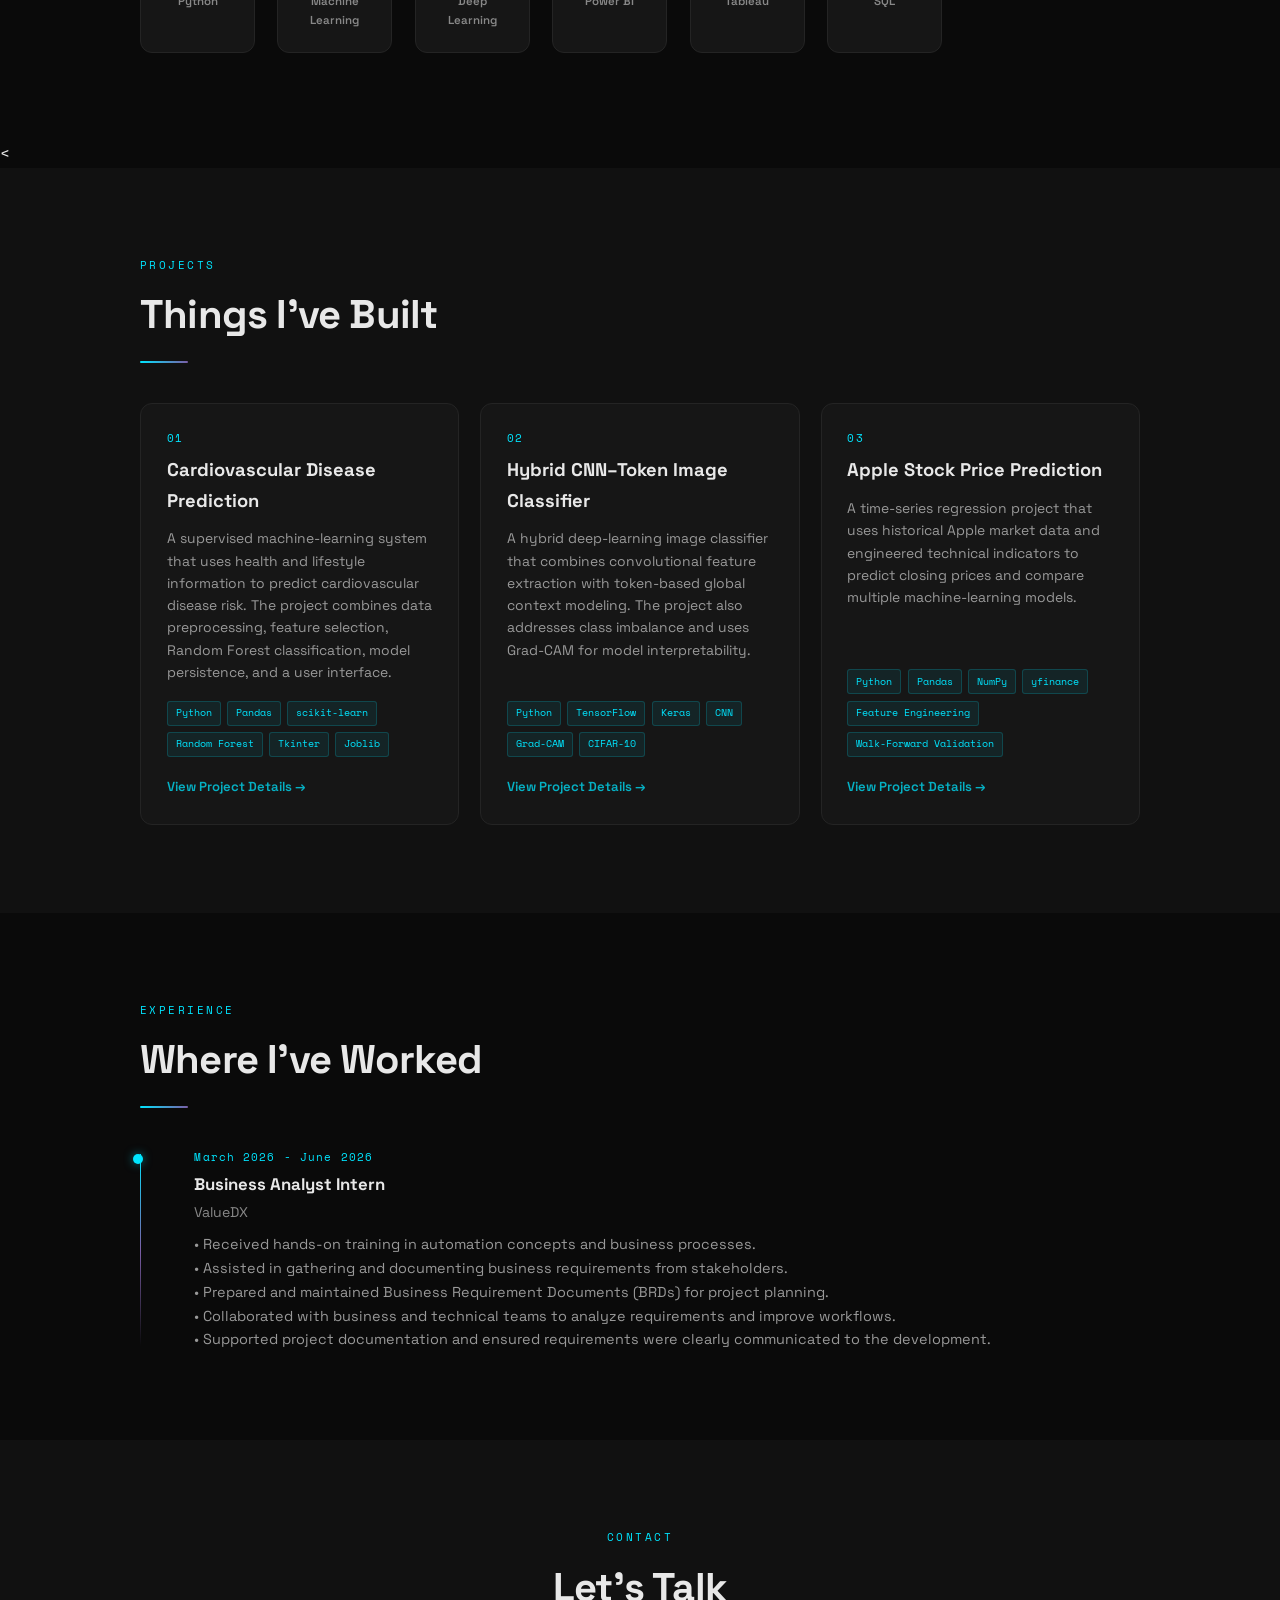
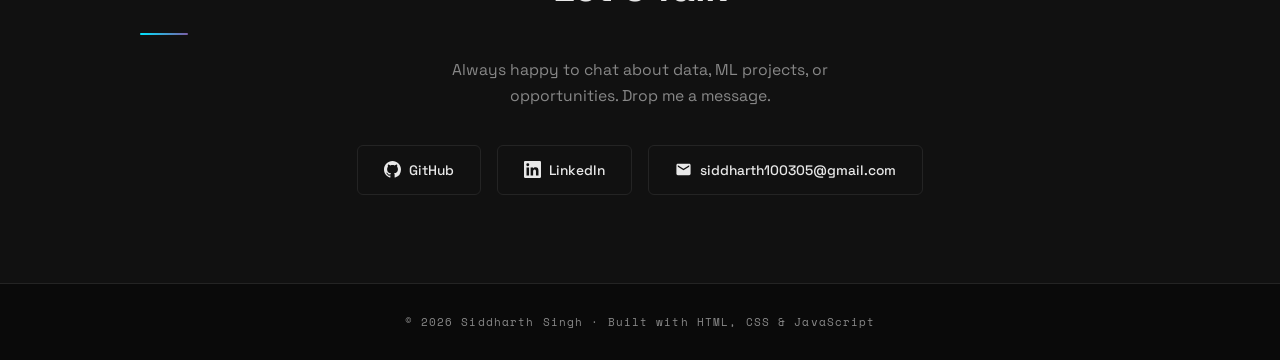
==== commit 0a6a7e63: "Update portfolio" ====
--- a/index.html
+++ b/index.html
@@ -1,282 +1,545 @@
-<!DOCTYPE html>
-<html lang="en">
-<head>
-  <meta charset="UTF-8" />
-  <meta name="viewport" content="width=device-width, initial-scale=1.0" />
-  <title>Siddharth Singh · Data Scientist</title>
-
-  <link rel="preconnect" href="https://fonts.googleapis.com" />
-  <link href="https://fonts.googleapis.com/css2?family=Space+Grotesk:wght@300;400;500;600;700&family=Space+Mono:wght@400;700&display=swap" rel="stylesheet" />
-
-  <link rel="stylesheet" href="style.css" />
-</head>
-
-<body>
-<nav>
-  <a class="nav-logo" href="#hero">SS</a>
-  <ul class="nav-links">
-    <li><a href="#about">About</a></li>
-    <li><a href="#skills">Skills</a></li>
-    <li><a href="#projects">Projects</a></li>
-    <li><a href="#experience">Experience</a></li>
-    <li><a href="#contact">Contact</a></li>
-  </ul>
-</nav>
-
-<section id="hero">
-  <div class="hero-inner">
-    <div class="hero-text">
-      <p class="hero-label">Data Scientist &amp; ML Engineer</p>
-
-      <h1 class="hero-name">
-        Siddharth<br />
-        <span>Singh</span>
-      </h1>
-
-      <p class="hero-tagline">
-        I like making sense of messy data &mdash; whether that&apos;s
-        predicting disease, classifying images, or just getting SQL to
-        cooperate.
-      </p>
-      <p class="hero-open">Open to work</p>
-
-      <div class="hero-cta">
-        <a href="#projects" class="btn btn-primary">
-          See My Work
-        </a>
-
-        <a href="#contact" class="btn btn-ghost">
-          Say Hello
-        </a>
-      </div>
-    </div>
-
-   <div class="hero-photo-wrap">
-    <img src="images/DSC_6189 copy.jpg" alt="Siddharth Singh">
-</div>
-
-</div>
-</section>
-
-<section id="about">
-  <div class="container">
-    <span class="section-label reveal">about me</span>
-    <h2 class="section-title reveal">Hey, I'm Siddharth.</h2>
-    <div class="section-divider reveal"></div>
-
-    <div class="about-text reveal">
-      <p>I'm a CSE graduate who genuinely enjoys the whole process of digging into a dataset, figuring out what it's hiding, and then building something useful out of it.</p>
-
-      <p>I've worked with ML models, deep learning, and BI tools like Power BI and Tableau. I've also done an internship as a Business Analyst at ValueDX, which taught me a lot about turning numbers into decisions people actually use.</p>
-
-      <p>When I'm not training models, I'm probably building something with Python or trying to get a voice assistant to understand my accent.</p>
-    </div>
-  </div>
-</section>
-
-<section id="skills">
-  <div class="container">
-    <span class="section-label reveal">skills</span>
-    <h2 class="section-title reveal">My Toolkit</h2>
-    <div class="section-divider reveal"></div>
-
-    <div class="skills-grid">
-
-      <div class="skill-card reveal">
-        <img src="https://cdn.jsdelivr.net/gh/devicons/devicon/icons/python/python-original.svg" alt="Python" />
-        <span class="skill-name">Python</span>
-      </div>
-
-      <div class="skill-card reveal">
-        <img src="https://upload.wikimedia.org/wikipedia/commons/0/05/Scikit_learn_logo_small.svg" alt="Machine Learning" />
-        <span class="skill-name">Machine Learning</span>
-      </div>
-
-      <div class="skill-card reveal">
-        <img src="https://cdn.jsdelivr.net/gh/devicons/devicon/icons/tensorflow/tensorflow-original.svg" alt="TensorFlow" />
-        <span class="skill-name">Deep Learning</span>
-      </div>
-
-      <div class="skill-card reveal">
-        <img src="https://upload.wikimedia.org/wikipedia/commons/c/cf/New_Power_BI_Logo.svg" alt="Power BI" />
-        <span class="skill-name">Power BI</span>
-      </div>
-
-      <div class="skill-card reveal">
-        <img src="images/Tableau-Logo.png" alt="Tableau" />
-        <span class="skill-name">Tableau</span>
-      </div>
-
-      <div class="skill-card reveal">
-        <img src="https://cdn.jsdelivr.net/gh/devicons/devicon/icons/mysql/mysql-original.svg" alt="SQL" />
-        <span class="skill-name">SQL</span>
-      </div>
-
-    </div>
-  </div>
-</section>
-
-<section id="projects">
-  <div class="container">
-    <span class="section-label reveal">projects</span>
-    <h2 class="section-title reveal">Things I've Built</h2>
-    <div class="section-divider reveal"></div>
-
-    <div class="projects-grid">
-
-      <div class="project-card reveal">
-        <div class="project-num">01</div>
-        <div class="project-title">Apple Stock Price Prediction</div>
-
-        <div class="project-desc">
-          Trained on 4,000+ trading days of AAPL data with 30+ technical
-          indicators. Used walk-forward validation across 19 windows to keep
-          results realistic. Ridge Regression came out on top — R² of 0.9986,
-          MAE of just $1.10, and a MAPE of 0.59%.
-        </div>
-
-        <div class="project-tags">
-          <span class="tag">Python</span>
-          <span class="tag">Ridge Regression</span>
-          <span class="tag">Time Series</span>
-          <span class="tag">Feature Engineering</span>
-        </div>
-
-        <a class="project-link" href="https://github.com/siddharthhsinghh/Apple-Stock-Price-Prediction" target="_blank" rel="noopener">
-          View on GitHub →
-        </a>
-      </div>
-
-      <div class="project-card reveal">
-        <div class="project-num">02</div>
-        <div class="project-title">Hybrid Image Classification</div>
-
-        <div class="project-desc">
-          Built on CIFAR-10 with 45,000 training images. Combined CNN feature
-          extraction with a classical classifier on top — hit 63.67% accuracy
-          and 63.25% F1 score. Also tested on an imbalanced version of the
-          dataset using class weighting, achieving 60% F1 under tougher
-          conditions.
-        </div>
-
-        <div class="project-tags">
-          <span class="tag">Python</span>
-          <span class="tag">TensorFlow</span>
-          <span class="tag">CNN</span>
-          <span class="tag">Computer Vision</span>
-        </div>
-
-        <a class="project-link" href="https://github.com/siddharthhsinghh/Hybrid-Image-Classification" target="_blank" rel="noopener">
-          View on GitHub →
-        </a>
-      </div>
-
-      <div class="project-card reveal">
-        <div class="project-num">03</div>
-        <div class="project-title">Cardiovascular Disease Prediction</div>
-
-        <div class="project-desc">
-          Built a model that looks at patient health data — blood pressure,
-          cholesterol, age — and predicts whether someone is at risk of heart
-          disease. Tested on 14,000 samples and hit 71% accuracy with a
-          Random Forest classifier.
-        </div>
-
-        <div class="project-tags">
-          <span class="tag">Python</span>
-          <span class="tag">scikit-learn</span>
-          <span class="tag">EDA</span>
-          <span class="tag">Classification</span>
-        </div>
-
-        <a class="project-link" href="https://github.com/siddharthhsinghh/Cardiovascular-Disease-Prediction" target="_blank" rel="noopener">
-          View on GitHub →
-        </a>
-      </div>
-
-    </div>
-  </div>
-</section>
-<section id="experience">
-  <div class="container">
-    <span class="section-label reveal">experience</span>
-    <h2 class="section-title reveal">Where I've Worked</h2>
-    <div class="section-divider reveal"></div>
-
-    <div class="timeline reveal">
-      <div class="timeline-item">
-        <div class="timeline-date">March 2026 - June 2026</div>
-        <div class="timeline-role">Business Analyst Intern</div>
-        <div class="timeline-company">ValueDX</div>
-
-        <div class="timeline-desc">
-          • Received hands-on training in automation concepts and business
-          processes.<br>
-
-          • Assisted in gathering and documenting business requirements from
-          stakeholders.<br>
-
-          • Prepared and maintained Business Requirement Documents (BRDs) for
-          project planning.<br>
-
-          • Collaborated with business and technical teams to analyze
-          requirements and improve workflows.<br>
-
-          • Supported project documentation and ensured requirements were
-          clearly communicated to the development.
-        </div>
-      </div>
-    </div>
-  </div>
-</section>
-
-<section id="contact">
-  <div class="container">
-    <span class="section-label reveal">contact</span>
-    <h2 class="section-title reveal">Let's Talk</h2>
-
-    <div class="section-divider" style="margin-bottom:1.4rem"></div>
-
-    <p class="contact-sub reveal">
-      Always happy to chat about data, ML projects, or opportunities.
-      Drop me a message.
-    </p>
-
-    <div class="contact-links reveal">
-
-      <a class="contact-link" href="https://github.com/siddharthhsinghh">
-        <svg viewBox="0 0 24 24">
-          <path d="M12 0C5.37 0 0 5.37 0 12c0 5.31 3.435 9.795 8.205 11.385.6.105.825-.255.825-.57 0-.285-.015-1.23-.015-2.235-3.015.555-3.795-.735-4.035-1.41-.135-.345-.72-1.41-1.23-1.695-.42-.225-1.02-.78-.015-.795.945-.015 1.62.87 1.845 1.23 1.08 1.815 2.805 1.305 3.495.99.105-.78.42-1.305.765-1.605-2.67-.3-5.46-1.335-5.46-5.925 0-1.305.465-2.385 1.23-3.225-.12-.3-.54-1.53.12-3.18 0 0 1.005-.315 3.3 1.23.96-.27 1.98-.405 3-.405s2.04.135 3 .405c2.295-1.56 3.3-1.23 3.3-1.23.66 1.65.24 2.88.12 3.18.765.84 1.23 1.905 1.23 3.225 0 4.605-2.805 5.625-5.475 5.925.435.375.81 1.095.81 2.22 0 1.605-.015 2.895-.015 3.3 0 .315.225.69.825.57A12.02 12.02 0 0 0 24 12c0-6.63-5.37-12-12-12z"/>
-        </svg>
-        GitHub
-      </a>
-
-      <a class="contact-link" href="https://www.linkedin.com/in/siddharthsingh-data/">
-        <svg viewBox="0 0 24 24">
-          <path d="M20.447 20.452h-3.554v-5.569c0-1.328-.027-3.037-1.852-3.037-1.853 0-2.136 1.445-2.136 2.939v5.667H9.351V9h3.414v1.561h.046c.477-.9 1.637-1.85 3.37-1.85 3.601 0 4.267 2.37 4.267 5.455v6.286zM5.337 7.433a2.062 2.062 0 0 1-2.063-2.065 2.064 2.064 0 1 1 2.063 2.065zm1.782 13.019H3.555V9h3.564v11.452zM22.225 0H1.771C.792 0 0 .774 0 1.729v20.542C0 23.227.792 24 1.771 24h20.451C23.2 24 24 23.227 24 22.271V1.729C24 .774 23.2 0 22.222 0h.003z"/>
-        </svg>
-        LinkedIn
-      </a>
-
-      <div class="email-wrap">
-        <a class="contact-link" href="mailto:siddharth100305@gmail.com">
-          <svg viewBox="0 0 24 24">
-            <path d="M20 4H4c-1.1 0-2 .9-2 2v12c0 1.1.9 2 2 2h16c1.1 0 2-.9 2-2V6c0-1.1-.9-2-2-2zm0 4l-8 5-8-5V6l8 5 8-5v2z"/>
-          </svg>
-          siddharth100305@gmail.com
-        </a>
-        <button class="copy-btn" onclick="copyEmail(this)" title="Copy email">
-          <svg viewBox="0 0 24 24" fill="none" stroke="currentColor" stroke-width="2" stroke-linecap="round" stroke-linejoin="round">
-            <rect x="9" y="9" width="13" height="13" rx="2"/><path d="M5 15H4a2 2 0 0 1-2-2V4a2 2 0 0 1 2-2h9a2 2 0 0 1 2 2v1"/>
-          </svg>
-        </button>
-      </div>
-
-    </div>
-  </div>
-</section>
-
-<script src="script.js"></script>
-
-</body>
+<!DOCTYPE html>
+<html lang="en">
+<head>
+  <meta charset="UTF-8" />
+  <meta name="viewport" content="width=device-width, initial-scale=1.0" />
+  <title>Siddharth Singh · Data Scientist</title>
+
+  <link rel="preconnect" href="https://fonts.googleapis.com" />
+  <link href="https://fonts.googleapis.com/css2?family=Space+Grotesk:wght@300;400;500;600;700&family=Space+Mono:wght@400;700&display=swap" rel="stylesheet" />
+
+  <link rel="stylesheet" href="style.css" />
+
+<style>
+/* Project details — scoped to the Projects section only */
+.project-card-detailed{position:relative}
+.project-icon{width:42px;height:42px;color:var(--accent);margin-bottom:.75rem;opacity:.9}
+.project-icon svg{width:100%;height:100%}
+.project-details-btn{display:flex;align-items:center;justify-content:space-between;width:100%;padding:.65rem .75rem;margin-bottom:.65rem;border:1px solid rgba(0,229,255,.2);border-radius:5px;background:rgba(0,229,255,.04);color:var(--accent);font:600 .76rem var(--mono);cursor:pointer;text-align:left;transition:background .2s,border-color .2s}
+.project-details-btn:hover{background:rgba(0,229,255,.08);border-color:var(--accent)}
+.project-details-btn span{font-size:1rem;line-height:1}
+.project-detail-panel{margin-top:.8rem;padding-top:.9rem;border-top:1px solid var(--border)}
+.project-tabs{display:flex;gap:.35rem;overflow-x:auto;margin-bottom:.85rem;padding-bottom:.2rem}
+.project-tab{flex:0 0 auto;border:1px solid var(--border);background:transparent;color:var(--muted);padding:.45rem .6rem;border-radius:4px;font:600 .62rem var(--mono);cursor:pointer;white-space:nowrap}
+.project-tab:hover,.project-tab.active{color:var(--accent);border-color:var(--accent);background:rgba(0,229,255,.06)}
+.project-tab-content{display:none;color:#aaa;font-size:.78rem;line-height:1.65}
+.project-tab-content.active{display:block}
+.project-tab-content p{margin:0 0 .8rem}
+.project-tab-content p:last-child{margin-bottom:0}
+.project-tab-content strong{color:#ddd}
+.project-tab-content code{font-family:var(--mono);color:var(--accent);font-size:.72rem}
+.project-link-profile{margin-top:.1rem}
+@media(max-width:800px){.project-tabs{max-width:100%}}
+</style>
+</head>
+
+<body>
+
+<div id="cursor"></div>
+
+<nav>
+  <a class="nav-logo" href="#hero">SS</a>
+  <ul class="nav-links">
+    <li><a href="#about">About</a></li>
+    <li><a href="#skills">Skills</a></li>
+    <li><a href="#projects">Projects</a></li>
+    <li><a href="#experience">Experience</a></li>
+    <li><a href="#contact">Contact</a></li>
+  </ul>
+</nav>
+
+<section id="hero">
+  <div class="hero-inner">
+    <div class="hero-text">
+      <p class="hero-label">Data Scientist &amp; ML Engineer</p>
+
+      <h1 class="hero-name">
+        Siddharth<br />
+        <span>Singh</span>
+      </h1>
+
+      <p class="hero-tagline">
+        I like making sense out of messy data &mdash; whether that&apos;s
+        predicting disease, classifying images, or just getting SQL to
+        cooperate.
+      </p>
+
+      <div class="hero-cta">
+        <a href="#projects" class="btn btn-primary">
+          See My Work
+        </a>
+
+        <a href="#contact" class="btn btn-ghost">
+          Say Hello
+        </a>
+      </div>
+    </div>
+
+    <div class="hero-photo-wrap">
+      <img src="images/DSC_6189 copy.jpg" alt="Siddharth Singh">
+    </div>
+  </div>
+</section>
+
+<section id="about">
+  <div class="container">
+    <span class="section-label reveal">about me</span>
+    <h2 class="section-title reveal">Hey, I'm Siddharth.</h2>
+    <div class="section-divider reveal"></div>
+
+    <div class="about-text reveal">
+      <p>I'm a CSE graduate who genuinely enjoys the whole process of digging into a dataset, figuring out what it's hiding, and then building something useful out of it.</p>
+
+      <p>I've worked with ML models, deep learning, and BI tools like Power BI and Tableau. I've also done an internship as a Business Analyst intern at ValueDX, which taught me a lot about turning numbers into decisions people actually use.</p>
+
+      <p>When I'm not training models, I'm probably building something with Python or trying to get a voice assistant to understand my accent.</p>
+    </div>
+  </div>
+</section>
+
+<section id="skills">
+  <div class="container">
+    <span class="section-label reveal">skills</span>
+    <h2 class="section-title reveal">My Toolkit</h2>
+    <div class="section-divider reveal"></div>
+
+    <div class="skills-grid">
+
+      <div class="skill-card reveal">
+        <img src="https://cdn.jsdelivr.net/gh/devicons/devicon/icons/python/python-original.svg" alt="Python" />
+        <span class="skill-name">Python</span>
+      </div>
+
+      <div class="skill-card reveal">
+        <img src="https://upload.wikimedia.org/wikipedia/commons/0/05/Scikit_learn_logo_small.svg" alt="Machine Learning" />
+        <span class="skill-name">Machine Learning</span>
+      </div>
+
+      <div class="skill-card reveal">
+        <img src="https://cdn.jsdelivr.net/gh/devicons/devicon/icons/tensorflow/tensorflow-original.svg" alt="TensorFlow" />
+        <span class="skill-name">Deep Learning</span>
+      </div>
+
+      <div class="skill-card reveal">
+        <img src="https://upload.wikimedia.org/wikipedia/commons/c/cf/New_Power_BI_Logo.svg" alt="Power BI" />
+        <span class="skill-name">Power BI</span>
+      </div>
+
+      <div class="skill-card reveal">
+        <img src="images/Tableau-Logo.png" alt="Tableau" />
+        <span class="skill-name">Tableau</span>
+      </div>
+
+      <div class="skill-card reveal">
+        <img src="https://cdn.jsdelivr.net/gh/devicons/devicon/icons/mysql/mysql-original.svg" alt="SQL" />
+        <span class="skill-name">SQL</span>
+      </div>
+
+    </div>
+  </div>
+</section>
+
+<<section id="projects">
+  <div class="container">
+
+    <span class="section-label reveal">projects</span>
+
+    <h2 class="section-title reveal">
+      Things I've Built
+    </h2>
+
+    <div class="section-divider reveal"></div>
+
+    <div class="projects-grid">
+
+      <!-- PROJECT 01 -->
+      <div class="project-card reveal">
+
+        <div class="project-num">01</div>
+
+        <div class="project-title">
+          Cardiovascular Disease Prediction
+        </div>
+
+        <div class="project-desc">
+          A supervised machine-learning system that uses health
+          and lifestyle information to predict cardiovascular
+          disease risk. The project combines data preprocessing,
+          feature selection, Random Forest classification,
+          model persistence, and a user interface.
+        </div>
+
+        <div class="project-tags">
+          <span class="tag">Python</span>
+          <span class="tag">Pandas</span>
+          <span class="tag">scikit-learn</span>
+          <span class="tag">Random Forest</span>
+          <span class="tag">Tkinter</span>
+          <span class="tag">Joblib</span>
+        </div>
+
+        <a
+          class="project-link"
+          href="project-details.html?project=cardiovascular">
+
+          View Project Details →
+
+        </a>
+
+      </div>
+
+
+      <!-- PROJECT 02 -->
+      <div class="project-card reveal">
+
+        <div class="project-num">02</div>
+
+        <div class="project-title">
+          Hybrid CNN–Token Image Classifier
+        </div>
+
+        <div class="project-desc">
+          A hybrid deep-learning image classifier that combines
+          convolutional feature extraction with token-based global
+          context modeling. The project also addresses class
+          imbalance and uses Grad-CAM for model interpretability.
+        </div>
+
+        <div class="project-tags">
+          <span class="tag">Python</span>
+          <span class="tag">TensorFlow</span>
+          <span class="tag">Keras</span>
+          <span class="tag">CNN</span>
+          <span class="tag">Grad-CAM</span>
+          <span class="tag">CIFAR-10</span>
+        </div>
+
+        <a
+          class="project-link"
+          href="project-details.html?project=hybrid">
+
+          View Project Details →
+
+        </a>
+
+      </div>
+
+
+      <!-- PROJECT 03 -->
+      <div class="project-card reveal">
+
+        <div class="project-num">03</div>
+
+        <div class="project-title">
+          Apple Stock Price Prediction
+        </div>
+
+        <div class="project-desc">
+          A time-series regression project that uses historical
+          Apple market data and engineered technical indicators
+          to predict closing prices and compare multiple
+          machine-learning models.
+        </div>
+
+        <div class="project-tags">
+          <span class="tag">Python</span>
+          <span class="tag">Pandas</span>
+          <span class="tag">NumPy</span>
+          <span class="tag">yfinance</span>
+          <span class="tag">Feature Engineering</span>
+          <span class="tag">Walk-Forward Validation</span>
+        </div>
+
+        <a
+          class="project-link"
+          href="project-details.html?project=apple">
+
+          View Project Details →
+
+        </a>
+
+      </div>
+
+    </div>
+
+  </div>
+</section>
+
+<!-- =========================
+     EXPERIENCE
+========================= -->
+
+<section id="experience">
+
+  <div class="container">
+
+    <span class="section-label reveal">
+      experience
+    </span>
+
+    <h2 class="section-title reveal">
+      Where I've Worked
+    </h2>
+
+    <div class="section-divider reveal"></div>
+
+    <div class="timeline reveal">
+
+      <div class="timeline-item">
+
+        <div class="timeline-date">
+          March 2026 - June 2026
+        </div>
+
+        <div class="timeline-role">
+          Business Analyst Intern
+        </div>
+
+        <div class="timeline-company">
+          ValueDX
+        </div>
+
+        <div class="timeline-desc">
+
+          • Received hands-on training in automation concepts
+          and business processes.<br>
+
+          • Assisted in gathering and documenting business
+          requirements from stakeholders.<br>
+
+          • Prepared and maintained Business Requirement
+          Documents (BRDs) for project planning.<br>
+
+          • Collaborated with business and technical teams
+          to analyze requirements and improve workflows.<br>
+
+          • Supported project documentation and ensured
+          requirements were clearly communicated to the
+          development.
+
+        </div>
+
+      </div>
+
+    </div>
+
+  </div>
+
+</section>
+
+
+<!-- =========================
+     CONTACT
+========================= -->
+
+<section id="contact">
+
+  <div class="container">
+
+    <span class="section-label reveal">
+      contact
+    </span>
+
+    <h2 class="section-title reveal">
+      Let's Talk
+    </h2>
+
+    <div
+      class="section-divider"
+      style="margin-bottom:1.4rem">
+    </div>
+
+    <p class="contact-sub reveal">
+
+      Always happy to chat about data, ML projects,
+      or opportunities. Drop me a message.
+
+    </p>
+
+    <div class="contact-links reveal">
+
+      <a
+        class="contact-link"
+        href="https://github.com/siddharthhsinghh">
+
+        <svg viewBox="0 0 24 24">
+
+          <path d="M12 0C5.37 0 0 5.37 0 12c0 5.31 3.435 9.795 8.205 11.385.6.105.825-.255.825-.57 0-.285-.015-1.23-.015-2.235-3.015.555-3.795-.735-4.035-1.41-.135-.345-.72-1.41-1.23-1.695-.42-.225-1.02-.78-.015-.795.945-.015 1.62.87 1.845 1.23 1.08 1.815 2.805 1.305 3.495.99.105-.78.42-1.305.765-1.605-2.67-.3-5.46-1.335-5.46-5.925 0-1.305.465-2.385 1.23-3.225-.12-.3-.54-1.53.12-3.18 0 0 1.005-.315 3.3 1.23.96-.27 1.98-.405 3-.405s2.04.135 3 .405c2.295-1.56 3.3-1.23 3.3-1.23.66 1.65.24 2.88.12 3.18.765.84 1.23 1.905 1.23 3.225 0 4.605-2.805 5.625-5.475 5.925.435.375.81 1.095.81 2.22 0 1.605-.015 2.895-.015 3.3 0 .315.225.69.825.57A12.02 12.02 0 0 0 24 12c0-6.63-5.37-12-12-12z"/>
+
+        </svg>
+
+        GitHub
+
+      </a>
+
+
+      <a
+        class="contact-link"
+        href="https://www.linkedin.com/in/siddharth-singh-0a5b6325">
+
+        <svg viewBox="0 0 24 24">
+
+          <path d="M20.447 20.452h-3.554v-5.569c0-1.328-.027-3.037-1.852-3.037-1.853 0-2.136 1.445-2.136 2.939v5.667H9.351V9h3.414v1.561h.046c.477-.9 1.637-1.85 3.37-1.85 3.601 0 4.267 2.37 4.267 5.455v6.286zM5.337 7.433a2.062 2.062 0 0 1-2.063-2.065 2.064 2.064 0 1 1 2.063 2.065zm1.782 13.019H3.555V9h3.564v11.452zM22.225 0H1.771C.792 0 0 .774 0 1.729v20.542C0 23.227.792 24 1.771 24h20.451C23.2 24 24 23.227 24 22.271V1.729C24 .774 23.2 0 22.222 0h.003z"/>
+
+        </svg>
+
+        LinkedIn
+
+      </a>
+
+
+      <a
+        class="contact-link"
+        href="#">
+
+        <svg viewBox="0 0 24 24">
+
+          <path d="M20 4H4c-1.1 0-2 .9-2 2v12c0 1.1.9 2 2 2h16c1.1 0 2-.9 2-2V6c0-1.1-.9-2-2-2zm0 4l-8 5-8-5V6l8 5 8-5v2z"/>
+
+        </svg>
+
+        siddharth100305@gmail.com
+
+      </a>
+
+    </div>
+
+  </div>
+
+</section>
+
+
+<footer>
+
+  © 2026 Siddharth Singh · Built with HTML, CSS &amp; JavaScript
+
+</footer>
+
+
+<!-- =========================
+     PROJECT INTERACTION
+========================= -->
+
+<script>
+
+document
+  .querySelectorAll('.project-details-btn')
+  .forEach(button => {
+
+    button.addEventListener('click', () => {
+
+      const panel =
+        document.getElementById(
+          'details-' + button.dataset.project
+        );
+
+      const isOpen =
+        !panel.hasAttribute('hidden');
+
+
+      /*
+       * Close all project panels
+       */
+
+      document
+        .querySelectorAll('.project-detail-panel')
+        .forEach(p =>
+          p.setAttribute('hidden', '')
+        );
+
+
+      /*
+       * Reset all plus/minus icons
+       */
+
+      document
+        .querySelectorAll('.project-details-btn span')
+        .forEach(s =>
+          s.textContent = '+'
+        );
+
+
+      /*
+       * Open selected project
+       */
+
+      if (!isOpen) {
+
+        panel.removeAttribute('hidden');
+
+        button
+          .querySelector('span')
+          .textContent = '−';
+
+      }
+
+    });
+
+  });
+
+
+
+/*
+ * Project tabs
+ */
+
+document
+  .querySelectorAll('.project-detail-panel')
+  .forEach(panel => {
+
+    panel
+      .querySelectorAll('.project-tab')
+      .forEach(tab => {
+
+        tab.addEventListener('click', () => {
+
+          const target =
+            tab.dataset.tab;
+
+
+          /*
+           * Activate selected tab
+           */
+
+          panel
+            .querySelectorAll('.project-tab')
+            .forEach(t =>
+
+              t.classList.toggle(
+                'active',
+                t === tab
+              )
+
+            );
+
+
+          /*
+           * Show selected content
+           */
+
+          panel
+            .querySelectorAll(
+              '.project-tab-content'
+            )
+            .forEach(content =>
+
+              content.classList.toggle(
+                'active',
+                content.id === target
+              )
+
+            );
+
+        });
+
+      });
+
+  });
+
+</script>
+
+
+<script src="script.js"></script>
+
+</body>
 </html>
--- a/style.css
+++ b/style.css
@@ -1,618 +1,812 @@
-:root{
-  --bg:#0a0a0a;
-  --surface:#111;
-  --card:#161616;
-  --border:#242424;
-  --accent:#00e5ff;
-  --accent2:#7b5ea7;
-  --text:#e8e8e8;
-  --muted:#888;
-  --mono:"Space Mono",monospace;
-  --sans:"Space Grotesk",sans-serif;
-}
-
-*,*::before,*::after{
-  box-sizing:border-box;
-  margin:0;
-  padding:0;
-}
-
-html{
-  scroll-behavior:smooth;
-}
-
-body{
-  font-family:var(--sans);
-  background:var(--bg);
-  color:var(--text);
-  line-height:1.65;
-  overflow-x:hidden;
-}
-
-::selection{
-  background:var(--accent);
-  color:#000;
-}
-
-::-webkit-scrollbar{
-  width:4px;
-}
-
-::-webkit-scrollbar-track{
-  background:var(--bg);
-}
-
-::-webkit-scrollbar-thumb{
-  background:var(--accent);
-  border-radius:2px;
-}
-
-/* NAV */
-
-nav{
-  position:fixed;
-  top:0;
-  width:100%;
-  z-index:1000;
-  padding:1.1rem 2.5rem;
-  display:flex;
-  align-items:center;
-  justify-content:space-between;
-  background:rgba(10,10,10,.95);
-  backdrop-filter:blur(14px);
-  border-bottom:1px solid var(--border);
-}
-
-.nav-logo{
-  font-family:var(--mono);
-  font-size:.85rem;
-  color:var(--accent);
-  letter-spacing:.06em;
-  text-decoration:none;
-}
-
-.nav-links{
-  display:flex;
-  gap:2rem;
-  list-style:none;
-}
-
-.nav-links a{
-  font-size:.82rem;
-  font-weight:500;
-  letter-spacing:.08em;
-  text-transform:uppercase;
-  color:var(--muted);
-  text-decoration:none;
-  transition:color .2s;
-}
-
-.nav-links a:hover,
-.nav-links a.active{
-  color:var(--accent);
-}
-
-/* HERO */
-
-#hero{
-  min-height:80vh;
-  display:flex;
-  align-items:center;
-  justify-content:center;
-  padding:7rem 2rem 3rem;
-  background:var(--bg);
-}
-
-.hero-inner{
-  max-width:920px;
-  width:100%;
-  display:flex;
-  align-items:center;
-  gap:5rem;
-}
-
-.hero-text{
-  flex:1;
-}
-
-.hero-label,
-.hero-name,
-.hero-tagline,
-.hero-cta,
-.hero-photo-wrap{
-    opacity:1;
-}
-
-.hero-open {
-  display: inline-flex;
-  align-items: center;
-  gap: .5rem;
-  font-size: .8rem;
-  font-family: var(--mono);
-  color: var(--accent);
-  border: 1px solid rgba(0,229,255,.3);
-  background: rgba(0,229,255,.06);
-  padding: .35rem .85rem;
-  border-radius: 20px;
-  margin-bottom: 1.8rem;
-  letter-spacing: .04em;
-}
-
-.hero-open::before {
-  content: '';
-  width: 7px;
-  height: 7px;
-  border-radius: 50%;
-  background: var(--accent);
-  box-shadow: 0 0 8px var(--accent);
-  animation: blink 1.8s ease-in-out infinite;
-}
-
-@keyframes blink {
-  0%, 100% { opacity: 1; }
-  50%       { opacity: .3; }
-}
-
-.hero-photo-wrap img{
-  width:100%;
-  height:100%;
-  border-radius:50%;
-  object-fit:cover;
-  object-position:center top;
-  display:block;
-}
-
-.btn{
-  padding:.75rem 1.8rem;
-  border-radius:4px;
-  font-family:var(--sans);
-  font-size:.88rem;
-  font-weight:600;
-  letter-spacing:.04em;
-  cursor:pointer;
-  text-decoration:none;
-  transition:transform .2s,box-shadow .2s;
-  display:inline-block;
-}
-
-.btn:hover{
-  transform:translateY(-2px);
-}
-
-.btn-primary{
-  background:var(--accent);
-  color:#000;
-  border:none;
-}
-
-.btn-primary:hover{
-  box-shadow:0 0 22px rgba(0,229,255,.4);
-}
-
-.btn-ghost{
-  background:transparent;
-  color:var(--text);
-  border:1px solid var(--border);
-}
-
-.btn-ghost:hover{
-  border-color:var(--accent);
-  color:var(--accent);
-}
-
-@keyframes fadeUp{
-  from{
-    opacity:0;
-    transform:translateY(22px);
-  }
-  to{
-    opacity:1;
-    transform:none;
-  }
-}
-/* SECTIONS */
-
-section{
-  padding:5.5rem 2rem;
-}
-
-.container{
-  max-width:1000px;
-  margin:0 auto;
-}
-
-.section-label{
-  font-family:var(--mono);
-  font-size:.7rem;
-  letter-spacing:.22em;
-  color:var(--accent);
-  text-transform:uppercase;
-  margin-bottom:.5rem;
-  display:block;
-}
-
-.section-title{
-  font-size:clamp(1.8rem,4vw,2.5rem);
-  font-weight:700;
-  letter-spacing:-.02em;
-  margin-bottom:.8rem;
-}
-
-.section-divider{
-  width:48px;
-  height:2px;
-  background:linear-gradient(90deg,var(--accent),var(--accent2));
-  margin-bottom:2.5rem;
-  border-radius:2px;
-}
-
-/* ABOUT */
-
-#about{
-  background:var(--surface);
-}
-
-.about-text p{
-  color:#aaa;
-  margin-bottom:1rem;
-  font-size:1rem;
-  max-width:700px;
-}
-
-/* SKILLS */
-
-#skills{
-  background:var(--bg);
-}
-
-.skills-grid{
-  display:flex;
-  flex-wrap:wrap;
-  gap:1.4rem;
-}
-
-.skill-card{
-  background:var(--card);
-  border:1px solid var(--border);
-  border-radius:12px;
-  padding:1.4rem 1.2rem;
-  display:flex;
-  flex-direction:column;
-  align-items:center;
-  gap:.7rem;
-  width:115px;
-  transition:border-color .25s,transform .25s,box-shadow .25s;
-  cursor:default;
-}
-
-.skill-card:hover{
-  border-color:var(--accent);
-  transform:translateY(-4px);
-  box-shadow:0 8px 28px rgba(0,229,255,.1);
-}
-
-.skill-card img{
-  width:46px;
-  height:46px;
-  object-fit:contain;
-}
-
-.skill-name{
-  font-size:.72rem;
-  font-weight:600;
-  color:var(--muted);
-  text-align:center;
-}
-
-/* PROJECTS */
-
-#projects{
-  background:var(--surface);
-}
-
-.projects-grid{
-  display:grid;
-  grid-template-columns:repeat(3,1fr);
-  gap:1.3rem;
-}
-
-.project-card{
-  background:var(--card);
-  border:1px solid var(--border);
-  border-radius:10px;
-  padding:1.6rem;
-  display:flex;
-  flex-direction:column;
-  transition:border-color .25s,transform .25s,box-shadow .25s;
-}
-
-.project-card:hover{
-  border-color:var(--accent);
-  transform:translateY(-5px);
-  box-shadow:0 12px 40px rgba(0,229,255,.09);
-}
-
-.project-num{
-  font-family:var(--mono);
-  font-size:.68rem;
-  color:var(--accent);
-  letter-spacing:.12em;
-  margin-bottom:.7rem;
-}
-
-.project-title{
-  font-size:1rem;
-  font-weight:700;
-  margin-bottom:.5rem;
-}
-
-.project-desc{
-  font-size:.87rem;
-  color:#999;
-  flex:1;
-  margin-bottom:1.1rem;
-  line-height:1.6;
-}
-
-.project-tags{
-  display:flex;
-  flex-wrap:wrap;
-  gap:.4rem;
-  margin-bottom:1rem;
-}
-
-.tag{
-  font-family:var(--mono);
-  font-size:.63rem;
-  padding:.2rem .5rem;
-  border-radius:3px;
-  background:rgba(0,229,255,.07);
-  color:var(--accent);
-  border:1px solid rgba(0,229,255,.18);
-}
-
-.project-link{
-  font-size:.82rem;
-  font-weight:600;
-  color:var(--accent);
-  text-decoration:none;
-  opacity:.75;
-  transition:opacity .2s;
-}
-
-.project-link:hover{
-  opacity:1;
-}
-/* EXPERIENCE */
-
-#experience{
-  background:var(--bg);
-}
-
-.timeline{
-  position:relative;
-  padding-left:2rem;
-}
-
-.timeline::before{
-  content:"";
-  position:absolute;
-  left:0;
-  top:6px;
-  bottom:6px;
-  width:1px;
-  background:linear-gradient(to bottom,var(--accent),var(--accent2),transparent);
-}
-
-.timeline-item{
-  position:relative;
-  padding-left:1.4rem;
-  margin-bottom:2.5rem;
-}
-
-.timeline-item:last-child{
-  margin-bottom:0;
-}
-
-.timeline-item::before{
-  content:"";
-  position:absolute;
-  left:-2.45rem;
-  top:6px;
-  width:10px;
-  height:10px;
-  border-radius:50%;
-  background:var(--accent);
-  box-shadow:0 0 10px rgba(0,229,255,.5);
-}
-
-.timeline-date{
-  font-family:var(--mono);
-  font-size:.7rem;
-  color:var(--accent);
-  letter-spacing:.1em;
-  margin-bottom:.3rem;
-}
-
-.timeline-role{
-  font-size:1.05rem;
-  font-weight:700;
-  margin-bottom:.1rem;
-}
-
-.timeline-company{
-  font-size:.88rem;
-  color:var(--muted);
-  margin-bottom:.6rem;
-}
-
-.timeline-desc{
-  font-size:.9rem;
-  color:#999;
-  line-height:1.65;
-}
-
-/* CONTACT */
-
-#contact{
-  background:var(--surface);
-  text-align:center;
-}
-
-.contact-sub{
-  color:var(--muted);
-  max-width:420px;
-  margin:0 auto 2.2rem;
-  font-size:.98rem;
-}
-
-.contact-links{
-  display:flex;
-  flex-wrap:wrap;
-  gap:1rem;
-  justify-content:center;
-}
-
-.contact-link{
-  display:flex;
-  align-items:center;
-  gap:.55rem;
-  padding:.8rem 1.6rem;
-  border:1px solid var(--border);
-  border-radius:6px;
-  color:var(--text);
-  text-decoration:none;
-  font-size:.86rem;
-  font-weight:500;
-  transition:border-color .2s,color .2s,background .2s;
-}
-
-.contact-link:hover{
-  border-color:var(--accent);
-  color:var(--accent);
-  background:rgba(0,229,255,.04);
-}
-
-.contact-link svg{
-  width:17px;
-  height:17px;
-  fill:currentColor;
-  flex-shrink:0;
-}
-
-/* EMAIL COPY */
-
-.email-wrap {
+:root{
+  --bg:#0a0a0a;
+  --surface:#111;
+  --card:#161616;
+  --border:#242424;
+  --accent:#00e5ff;
+  --accent2:#7b5ea7;
+  --text:#e8e8e8;
+  --muted:#888;
+  --mono:"Space Mono",monospace;
+  --sans:"Space Grotesk",sans-serif;
+}
+
+*,*::before,*::after{
+  box-sizing:border-box;
+  margin:0;
+  padding:0;
+}
+
+html{
+  scroll-behavior:smooth;
+}
+
+body{
+  font-family:var(--sans);
+  background:var(--bg);
+  color:var(--text);
+  line-height:1.65;
+  overflow-x:hidden;
+}
+
+::selection{
+  background:var(--accent);
+  color:#000;
+}
+
+::-webkit-scrollbar{
+  width:4px;
+}
+
+::-webkit-scrollbar-track{
+  background:var(--bg);
+}
+
+::-webkit-scrollbar-thumb{
+  background:var(--accent);
+  border-radius:2px;
+}
+
+/* NAV */
+
+nav{
+  position:fixed;
+  top:0;
+  width:100%;
+  z-index:1000;
+  padding:1.1rem 2.5rem;
+  display:flex;
+  align-items:center;
+  justify-content:space-between;
+  background:rgba(10,10,10,.95);
+  backdrop-filter:blur(14px);
+  border-bottom:1px solid var(--border);
+}
+
+.nav-logo{
+  font-family:var(--mono);
+  font-size:.85rem;
+  color:var(--accent);
+  letter-spacing:.06em;
+  text-decoration:none;
+}
+
+.nav-links{
+  display:flex;
+  gap:2rem;
+  list-style:none;
+}
+
+.nav-links a{
+  font-size:.82rem;
+  font-weight:500;
+  letter-spacing:.08em;
+  text-transform:uppercase;
+  color:var(--muted);
+  text-decoration:none;
+  transition:color .2s;
+}
+
+.nav-links a:hover,
+.nav-links a.active{
+  color:var(--accent);
+}
+
+/* HERO */
+
+#hero{
+  min-height:80vh;
+  display:flex;
+  align-items:center;
+  justify-content:center;
+  padding:7rem 2rem 3rem;
+  background:var(--bg);
+}
+
+.hero-inner{
+  max-width:920px;
+  width:100%;
+  display:flex;
+  align-items:center;
+  gap:5rem;
+}
+
+.hero-text{
+  flex:1;
+}
+
+.hero-label,
+.hero-name,
+.hero-tagline,
+.hero-cta,
+.hero-photo-wrap{
+    opacity:1;
+}
+
+.hero-photo-wrap img{
+  width:100%;
+  height:100%;
+  border-radius:50%;
+  object-fit:cover;
+  object-position:center top;
+  display:block;
+}
+
+.btn{
+  padding:.75rem 1.8rem;
+  border-radius:4px;
+  font-family:var(--sans);
+  font-size:.88rem;
+  font-weight:600;
+  letter-spacing:.04em;
+  cursor:pointer;
+  text-decoration:none;
+  transition:transform .2s,box-shadow .2s;
+  display:inline-block;
+}
+
+.btn:hover{
+  transform:translateY(-2px);
+}
+
+.btn-primary{
+  background:var(--accent);
+  color:#000;
+  border:none;
+}
+
+.btn-primary:hover{
+  box-shadow:0 0 22px rgba(0,229,255,.4);
+}
+
+.btn-ghost{
+  background:transparent;
+  color:var(--text);
+  border:1px solid var(--border);
+}
+
+.btn-ghost:hover{
+  border-color:var(--accent);
+  color:var(--accent);
+}
+
+@keyframes fadeUp{
+  from{
+    opacity:0;
+    transform:translateY(22px);
+  }
+  to{
+    opacity:1;
+    transform:none;
+  }
+}
+/* SECTIONS */
+
+section{
+  padding:5.5rem 2rem;
+}
+
+.container{
+  max-width:1000px;
+  margin:0 auto;
+}
+
+.section-label{
+  font-family:var(--mono);
+  font-size:.7rem;
+  letter-spacing:.22em;
+  color:var(--accent);
+  text-transform:uppercase;
+  margin-bottom:.5rem;
+  display:block;
+}
+
+.section-title{
+  font-size:clamp(1.8rem,4vw,2.5rem);
+  font-weight:700;
+  letter-spacing:-.02em;
+  margin-bottom:.8rem;
+}
+
+.section-divider{
+  width:48px;
+  height:2px;
+  background:linear-gradient(90deg,var(--accent),var(--accent2));
+  margin-bottom:2.5rem;
+  border-radius:2px;
+}
+
+/* ABOUT */
+
+#about{
+  background:var(--surface);
+}
+
+.about-text p{
+  color:#aaa;
+  margin-bottom:1rem;
+  font-size:1rem;
+  max-width:700px;
+}
+
+/* SKILLS */
+
+#skills{
+  background:var(--bg);
+}
+
+.skills-grid{
+  display:flex;
+  flex-wrap:wrap;
+  gap:1.4rem;
+}
+
+.skill-card{
+  background:var(--card);
+  border:1px solid var(--border);
+  border-radius:12px;
+  padding:1.4rem 1.2rem;
+  display:flex;
+  flex-direction:column;
+  align-items:center;
+  gap:.7rem;
+  width:115px;
+  transition:border-color .25s,transform .25s,box-shadow .25s;
+  cursor:default;
+}
+
+.skill-card:hover{
+  border-color:var(--accent);
+  transform:translateY(-4px);
+  box-shadow:0 8px 28px rgba(0,229,255,.1);
+}
+
+.skill-card img{
+  width:46px;
+  height:46px;
+  object-fit:contain;
+}
+
+.skill-name{
+  font-size:.72rem;
+  font-weight:600;
+  color:var(--muted);
+  text-align:center;
+}
+
+/* PROJECTS */
+
+#projects{
+  background:var(--surface);
+}
+
+.projects-grid{
+  display:grid;
+  grid-template-columns:repeat(3,1fr);
+  gap:1.3rem;
+}
+
+.project-card{
+  background:var(--card);
+  border:1px solid var(--border);
+  border-radius:10px;
+  padding:1.6rem;
+  display:flex;
+  flex-direction:column;
+  transition:border-color .25s,transform .25s,box-shadow .25s;
+}
+
+.project-card:hover{
+  border-color:var(--accent);
+  transform:translateY(-5px);
+  box-shadow:0 12px 40px rgba(0,229,255,.09);
+}
+
+.project-num{
+  font-family:var(--mono);
+  font-size:.68rem;
+  color:var(--accent);
+  letter-spacing:.12em;
+  margin-bottom:.7rem;
+}
+
+.project-title{
+  font-size:1rem;
+  font-weight:700;
+  margin-bottom:.5rem;
+}
+
+.project-desc{
+  font-size:.87rem;
+  color:#999;
+  flex:1;
+  margin-bottom:1.1rem;
+  line-height:1.6;
+}
+
+.project-tags{
+  display:flex;
+  flex-wrap:wrap;
+  gap:.4rem;
+  margin-bottom:1rem;
+}
+
+.tag{
+  font-family:var(--mono);
+  font-size:.63rem;
+  padding:.2rem .5rem;
+  border-radius:3px;
+  background:rgba(0,229,255,.07);
+  color:var(--accent);
+  border:1px solid rgba(0,229,255,.18);
+}
+
+.project-link{
+  font-size:.82rem;
+  font-weight:600;
+  color:var(--accent);
+  text-decoration:none;
+  opacity:.75;
+  transition:opacity .2s;
+}
+
+.project-link:hover{
+  opacity:1;
+}
+/* EXPERIENCE */
+
+#experience{
+  background:var(--bg);
+}
+
+.timeline{
+  position:relative;
+  padding-left:2rem;
+}
+
+.timeline::before{
+  content:"";
+  position:absolute;
+  left:0;
+  top:6px;
+  bottom:6px;
+  width:1px;
+  background:linear-gradient(to bottom,var(--accent),var(--accent2),transparent);
+}
+
+.timeline-item{
+  position:relative;
+  padding-left:1.4rem;
+  margin-bottom:2.5rem;
+}
+
+.timeline-item:last-child{
+  margin-bottom:0;
+}
+
+.timeline-item::before{
+  content:"";
+  position:absolute;
+  left:-2.45rem;
+  top:6px;
+  width:10px;
+  height:10px;
+  border-radius:50%;
+  background:var(--accent);
+  box-shadow:0 0 10px rgba(0,229,255,.5);
+}
+
+.timeline-date{
+  font-family:var(--mono);
+  font-size:.7rem;
+  color:var(--accent);
+  letter-spacing:.1em;
+  margin-bottom:.3rem;
+}
+
+.timeline-role{
+  font-size:1.05rem;
+  font-weight:700;
+  margin-bottom:.1rem;
+}
+
+.timeline-company{
+  font-size:.88rem;
+  color:var(--muted);
+  margin-bottom:.6rem;
+}
+
+.timeline-desc{
+  font-size:.9rem;
+  color:#999;
+  line-height:1.65;
+}
+
+/* CONTACT */
+
+#contact{
+  background:var(--surface);
+  text-align:center;
+}
+
+.contact-sub{
+  color:var(--muted);
+  max-width:420px;
+  margin:0 auto 2.2rem;
+  font-size:.98rem;
+}
+
+.contact-links{
+  display:flex;
+  flex-wrap:wrap;
+  gap:1rem;
+  justify-content:center;
+}
+
+.contact-link{
+  display:flex;
+  align-items:center;
+  gap:.55rem;
+  padding:.8rem 1.6rem;
+  border:1px solid var(--border);
+  border-radius:6px;
+  color:var(--text);
+  text-decoration:none;
+  font-size:.86rem;
+  font-weight:500;
+  transition:border-color .2s,color .2s,background .2s;
+}
+
+.contact-link:hover{
+  border-color:var(--accent);
+  color:var(--accent);
+  background:rgba(0,229,255,.04);
+}
+
+.contact-link svg{
+  width:17px;
+  height:17px;
+  fill:currentColor;
+  flex-shrink:0;
+}
+
+/* FOOTER */
+
+footer{
+  text-align:center;
+  padding:1.8rem;
+  border-top:1px solid var(--border);
+  font-family:var(--mono);
+  font-size:.7rem;
+  color:var(--muted);
+  letter-spacing:.1em;
+}
+
+/* REVEAL ANIMATION */
+
+.reveal{
+    opacity:1;
+    transform:none;
+}
+
+.reveal.visible{
+    opacity:1;
+    transform:none;
+}
+/* RESPONSIVE */
+
+@media(max-width:800px){
+
+  .hero-inner{
+    flex-direction:column-reverse;
+    text-align:center;
+    gap:2rem;
+  }
+
+  .hero-photo-wrap{
+    width:170px;
+    height:170px;
+  }
+
+  .hero-cta{
+    justify-content:center;
+  }
+
+  .projects-grid{
+    grid-template-columns:1fr;
+  }
+
+  nav{
+    padding:1rem 1.2rem;
+  }
+
+  .nav-links{
+    gap:1rem;
+  }
+
+  section{
+    padding:3.5rem 1.2rem;
+  }
+
+  .skills-grid{
+    gap:1rem;
+  }
+
+  .skill-card{
+    width:90px;
+    padding:1rem;
+  }
+}
+
+@media(prefers-reduced-motion:reduce){
+
+  *,
+  *::before,
+  *::after{
+    animation:none !important;
+    transition:none !important;
+  }
+}
+/* ── EXPANDED PROJECT CARDS ─────────────────────────────── */
+
+.projects-list {
   display: flex;
-  align-items: center;
-  gap: .4rem;
-}
-
-.copy-btn {
+  flex-direction: column;
+  gap: 1.6rem;
+}
+
+.project-card {
+  background: var(--card);
+  border: 1px solid var(--border);
+  border-radius: 12px;
+  overflow: hidden;
+  transition: border-color .25s, box-shadow .25s;
+}
+
+.project-card:hover {
+  border-color: rgba(0,229,255,.35);
+  box-shadow: 0 8px 40px rgba(0,229,255,.07);
+}
+
+.project-card-header {
+  display: flex;
+  gap: 2rem;
+  padding: 2rem;
+  align-items: flex-start;
+}
+
+.project-card-left { flex: 1; }
+.project-card-right { flex-shrink: 0; }
+
+.project-icon-box {
+  width: 100px;
+  height: 100px;
+  border-radius: 12px;
   display: flex;
   align-items: center;
   justify-content: center;
-  width: 36px;
-  height: 36px;
+  border: 1px solid var(--border);
+  background: var(--surface);
+}
+
+.project-icon-box svg {
+  width: 80px;
+  height: 80px;
+}
+
+.project-num {
+  font-family: var(--mono);
+  font-size: .68rem;
+  color: var(--accent);
+  letter-spacing: .14em;
+  margin-bottom: .5rem;
+}
+
+.project-title {
+  font-size: 1.15rem;
+  font-weight: 700;
+  margin-bottom: .7rem;
+  color: var(--text);
+}
+
+.project-summary {
+  font-size: .92rem;
+  color: #aaa;
+  line-height: 1.65;
+  margin-bottom: 1rem;
+  max-width: 680px;
+}
+
+.project-during {
+  font-size: .82rem;
+  font-weight: 600;
+  color: var(--muted);
+  margin-bottom: .5rem;
+  font-family: var(--mono);
+  letter-spacing: .04em;
+}
+
+.project-bullets {
+  list-style: none;
+  margin-bottom: 1.2rem;
+  display: flex;
+  flex-direction: column;
+  gap: .45rem;
+}
+
+.project-bullets li {
+  font-size: .88rem;
+  color: #999;
+  line-height: 1.6;
+  padding-left: 1.1rem;
+  position: relative;
+}
+
+.project-bullets li::before {
+  content: '•';
+  position: absolute;
+  left: 0;
+  color: var(--accent);
+}
+
+.project-tags {
+  display: flex;
+  flex-wrap: wrap;
+  gap: .4rem;
+  margin-bottom: 1.2rem;
+}
+
+.project-actions {
+  display: flex;
+  align-items: center;
+  gap: 1.2rem;
+  flex-wrap: wrap;
+}
+
+.btn-details {
   background: transparent;
-  border: 1px solid var(--border);
+  border: 1px solid var(--accent);
+  color: var(--accent);
+  padding: .55rem 1.2rem;
   border-radius: 6px;
+  font-family: var(--sans);
+  font-size: .82rem;
+  font-weight: 600;
+  cursor: pointer;
+  transition: background .2s, color .2s;
+  letter-spacing: .03em;
+}
+
+.btn-details:hover {
+  background: rgba(0,229,255,.1);
+}
+
+.btn-details.open {
+  background: rgba(0,229,255,.12);
+}
+
+/* EXPANDABLE DETAILS PANEL */
+.project-details {
+  display: none;
+  border-top: 1px solid var(--border);
+  background: var(--surface);
+  flex-direction: row;
+  min-height: 220px;
+}
+
+.project-details.open {
+  display: flex;
+}
+
+.detail-sidebar {
+  width: 200px;
+  flex-shrink: 0;
+  padding: 1.6rem 1.2rem;
+  border-right: 1px solid var(--border);
+  display: flex;
+  flex-direction: column;
+  gap: .2rem;
+}
+
+.detail-nav-item {
+  font-size: .82rem;
+  font-weight: 600;
   color: var(--muted);
   cursor: pointer;
-  transition: border-color .2s, color .2s, background .2s;
-  flex-shrink: 0;
-}
-
-.copy-btn:hover {
-  border-color: var(--accent);
+  padding: .55rem .7rem;
+  border-radius: 6px;
+  transition: background .15s, color .15s;
+  line-height: 1.4;
+}
+
+.detail-nav-item:hover {
+  color: var(--text);
+  background: rgba(255,255,255,.04);
+}
+
+.detail-nav-item.active {
   color: var(--accent);
-  background: rgba(0,229,255,.04);
-}
-
-.copy-btn.copied {
-  border-color: #00c896;
-  color: #00c896;
-}
-
-.copy-btn svg {
-  width: 15px;
-  height: 15px;
-}
-
-/* FOOTER */
-
-footer{
-  text-align:center;
-  padding:1.8rem;
-  border-top:1px solid var(--border);
-  font-family:var(--mono);
-  font-size:.7rem;
-  color:var(--muted);
-  letter-spacing:.1em;
-}
-
-/* REVEAL ANIMATION */
-
-.reveal{
-    opacity:1;
-    transform:none;
-}
-
-.reveal.visible{
-    opacity:1;
-    transform:none;
-}
-/* RESPONSIVE */
-
-@media(max-width:800px){
-
-  .hero-inner{
-    flex-direction:column-reverse;
-    text-align:center;
-    gap:2rem;
-  }
-
-  .hero-photo-wrap{
-    width:170px;
-    height:170px;
-  }
-
-  .hero-cta{
-    justify-content:center;
-  }
-
-  .projects-grid{
-    grid-template-columns:1fr;
-  }
-
-  nav{
-    padding:1rem 1.2rem;
-  }
-
-  .nav-links{
-    gap:1rem;
-  }
-
-  section{
-    padding:3.5rem 1.2rem;
-  }
-
-  .skills-grid{
-    gap:1rem;
-  }
-
-  .skill-card{
-    width:90px;
-    padding:1rem;
-  }
-}
-
-@media(prefers-reduced-motion:reduce){
-
-  *,
-  *::before,
-  *::after{
-    animation:none !important;
-    transition:none !important;
-  }
-}+  background: rgba(0,229,255,.08);
+}
+
+.detail-content {
+  flex: 1;
+  padding: 1.6rem 1.8rem;
+  overflow: hidden;
+}
+
+.detail-tab {
+  display: none;
+}
+
+.detail-tab.active {
+  display: block;
+}
+
+.detail-tab h4 {
+  font-size: 1.05rem;
+  font-weight: 700;
+  margin-bottom: 1rem;
+  color: var(--text);
+}
+
+.detail-tab ul {
+  list-style: none;
+  display: flex;
+  flex-direction: column;
+  gap: .55rem;
+  margin-bottom: 1rem;
+}
+
+.detail-tab ul li {
+  font-size: .88rem;
+  color: #aaa;
+  line-height: 1.65;
+  padding-left: 1.1rem;
+  position: relative;
+}
+
+.detail-tab ul li::before {
+  content: '•';
+  position: absolute;
+  left: 0;
+  color: var(--accent);
+}
+
+.detail-scope-label {
+  font-size: .75rem;
+  font-weight: 700;
+  color: var(--muted);
+  text-transform: uppercase;
+  letter-spacing: .1em;
+  margin-bottom: .6rem;
+  font-family: var(--mono);
+}
+
+.detail-skills {
+  font-size: .8rem;
+  color: var(--muted);
+  font-family: var(--mono);
+  margin-top: .8rem;
+}
+
+@media (max-width: 800px) {
+  .project-card-header {
+    flex-direction: column;
+    gap: 1.2rem;
+    padding: 1.4rem;
+  }
+  .project-card-right { display: none; }
+  .project-details { flex-direction: column; }
+  .detail-sidebar {
+    width: 100%;
+    border-right: none;
+    border-bottom: 1px solid var(--border);
+    flex-direction: row;
+    flex-wrap: wrap;
+    padding: .8rem 1rem;
+    gap: .4rem;
+  }
+  .detail-nav-item { font-size: .75rem; padding: .4rem .6rem; }
+  .detail-content { padding: 1.2rem; }
+}
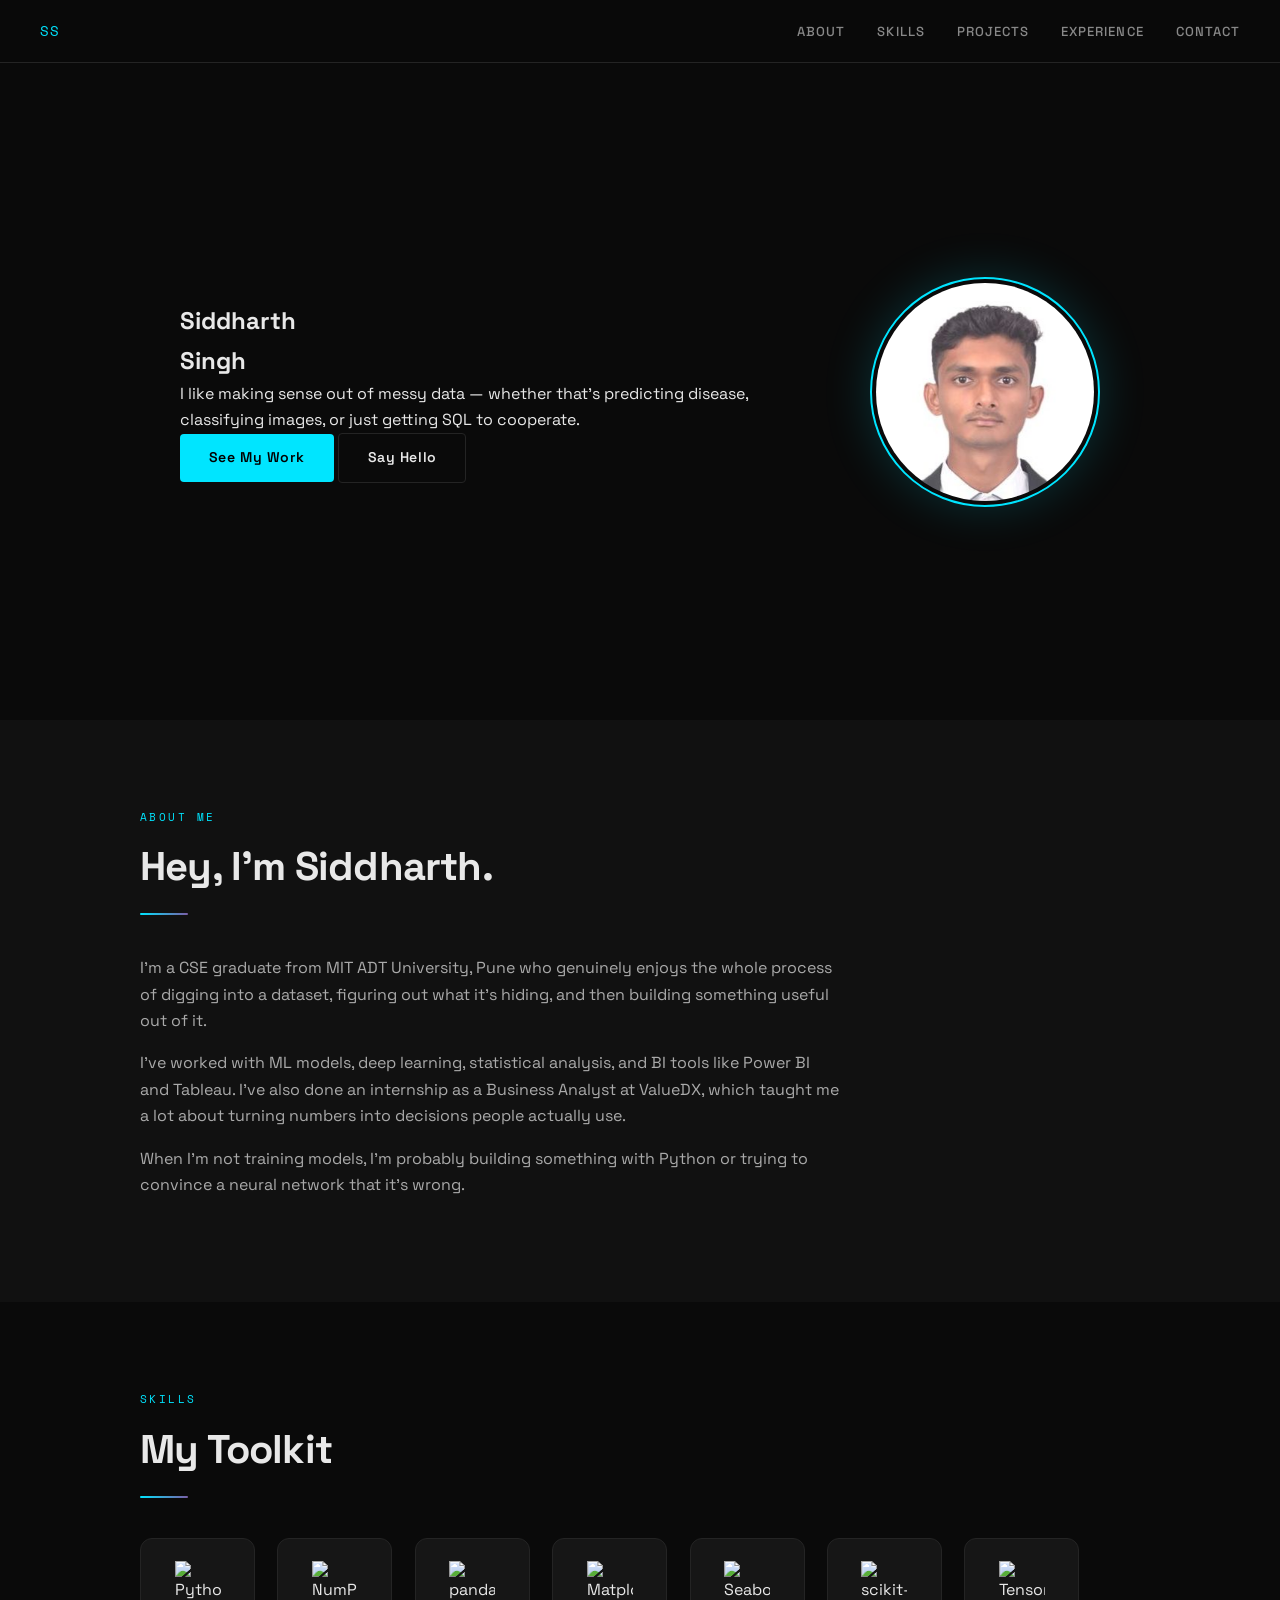
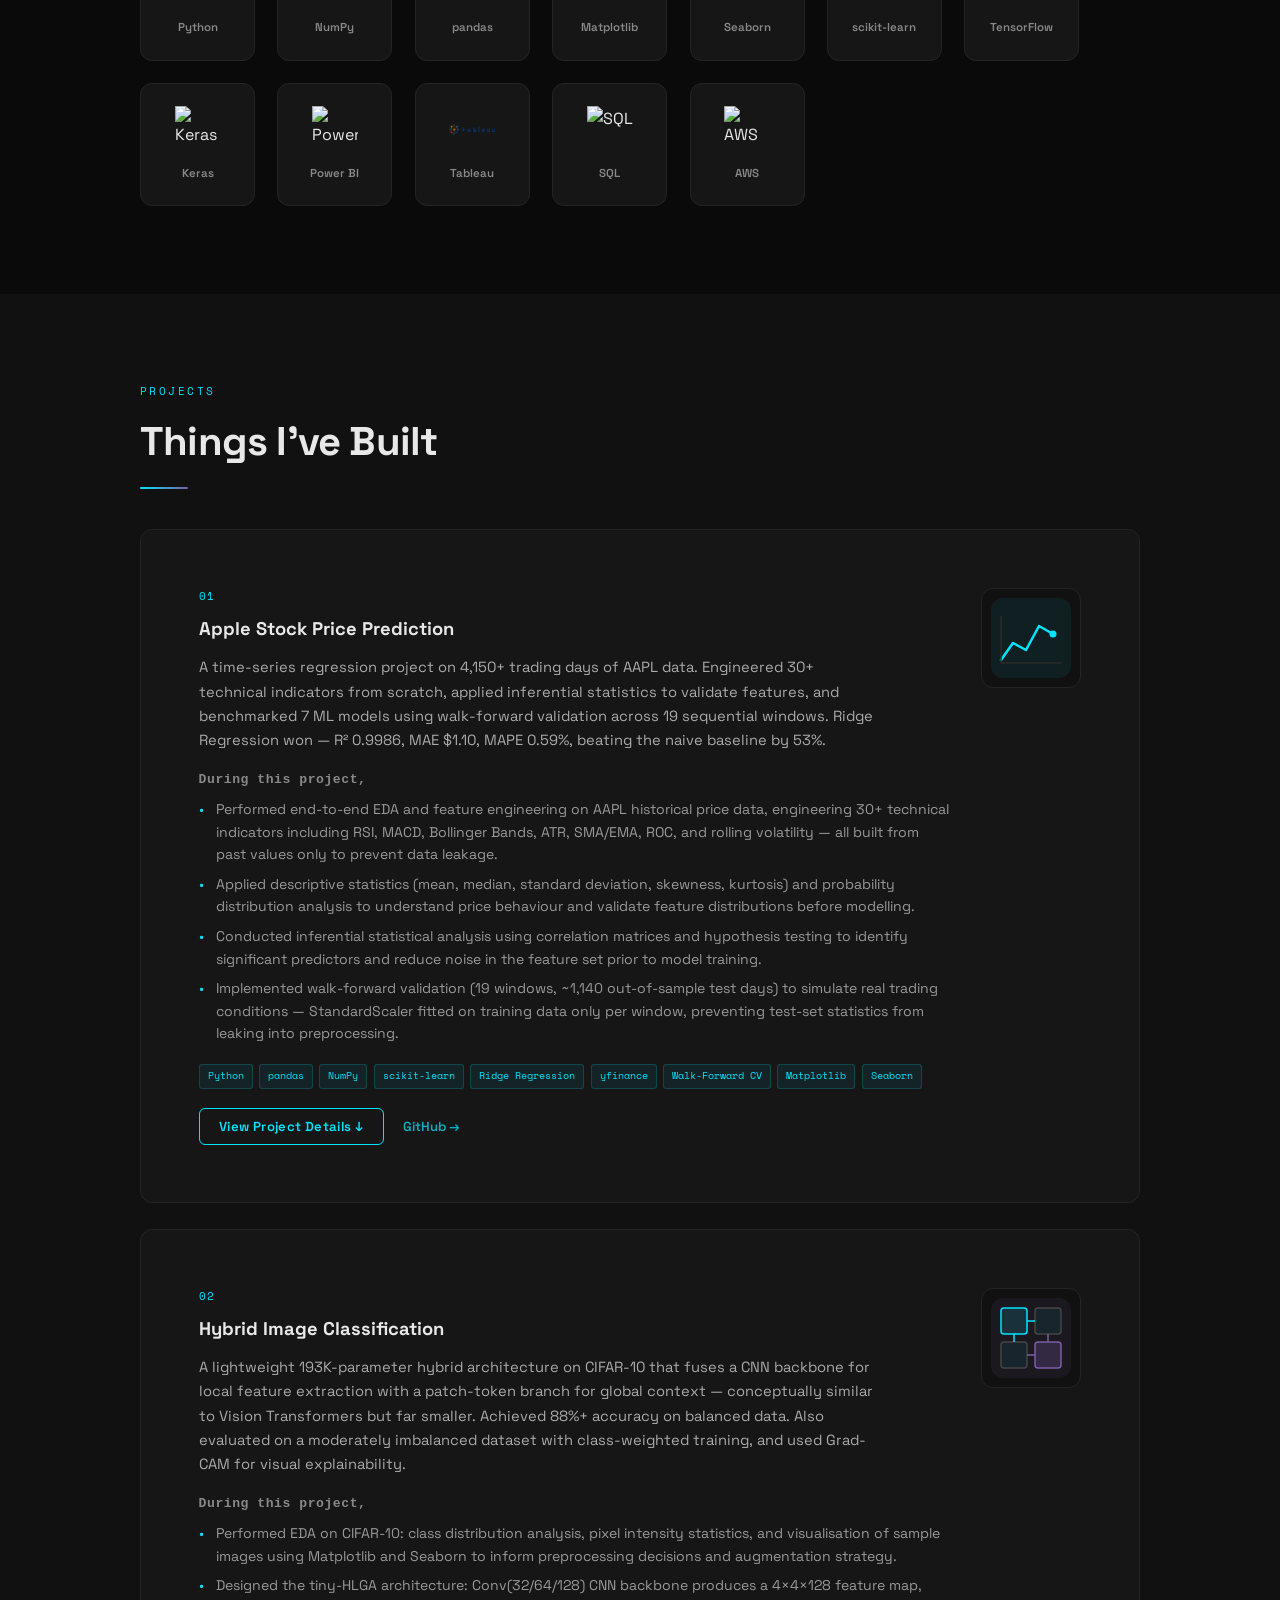
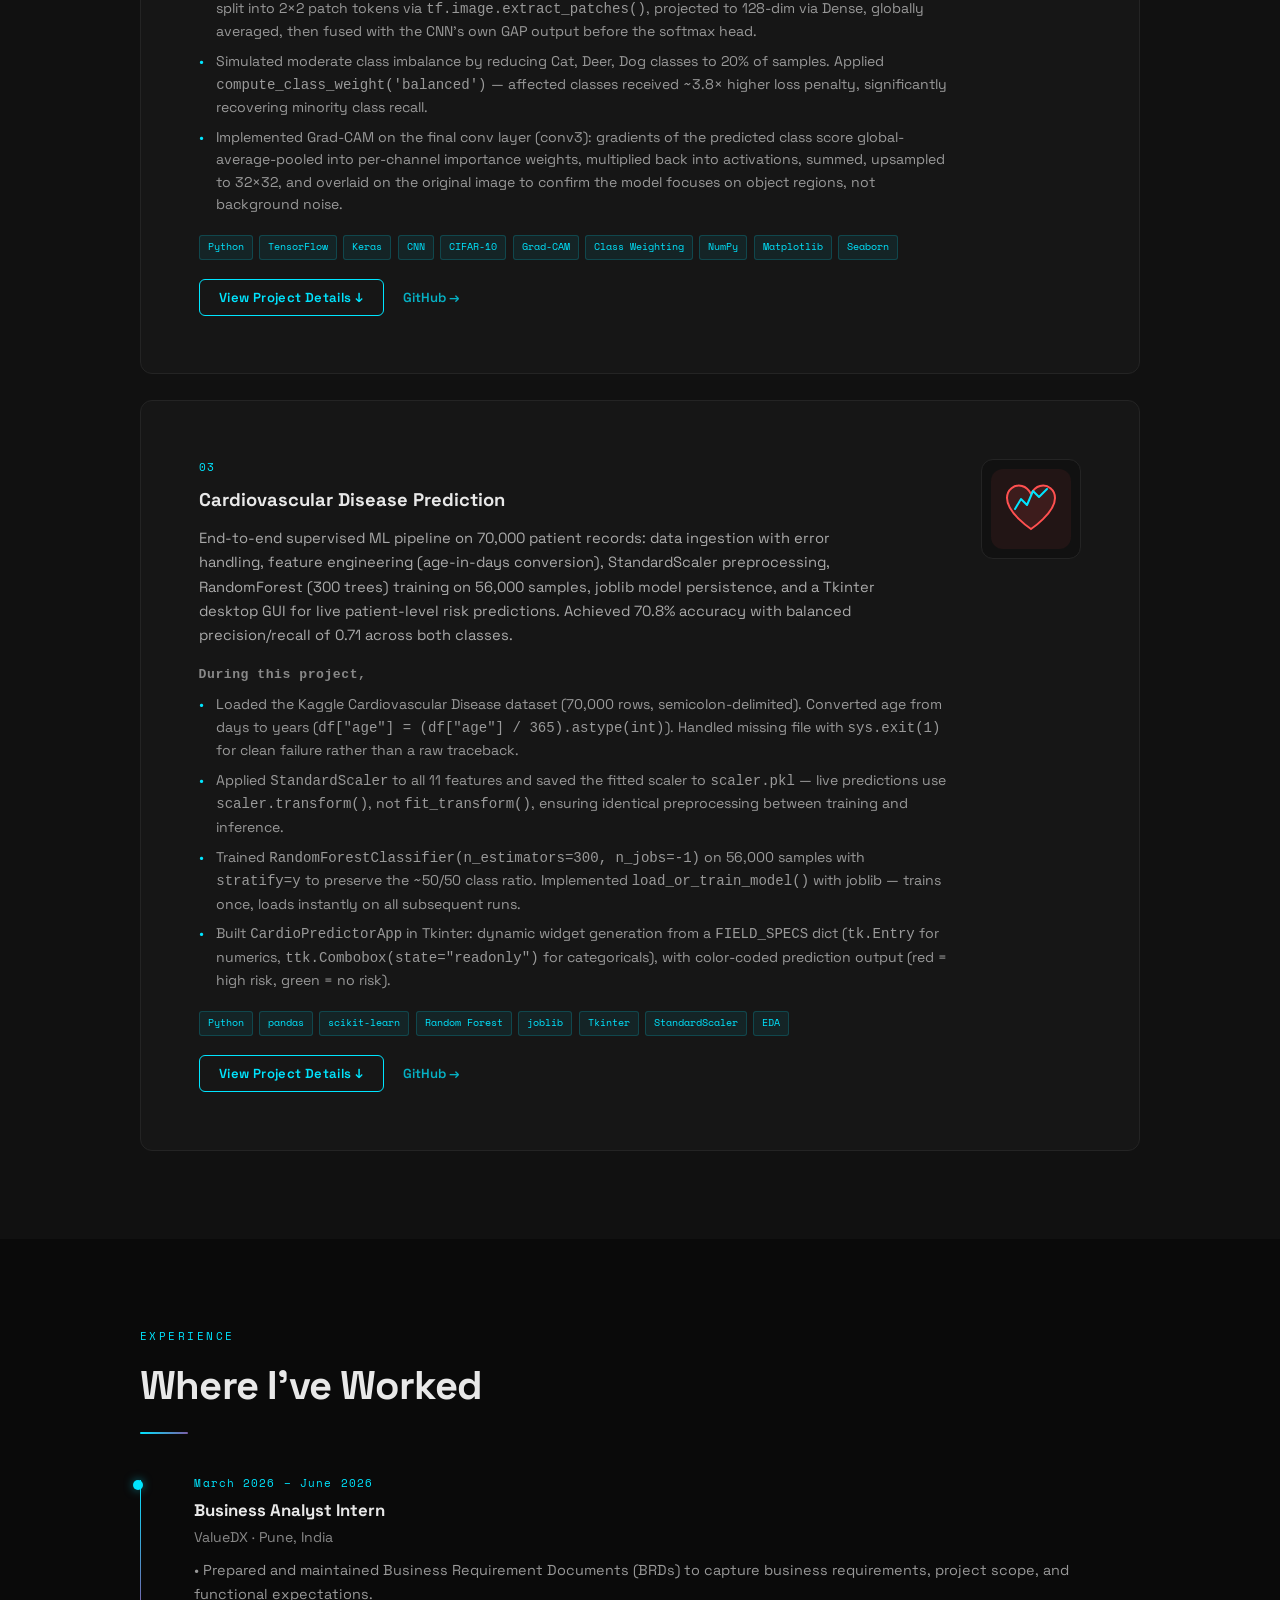
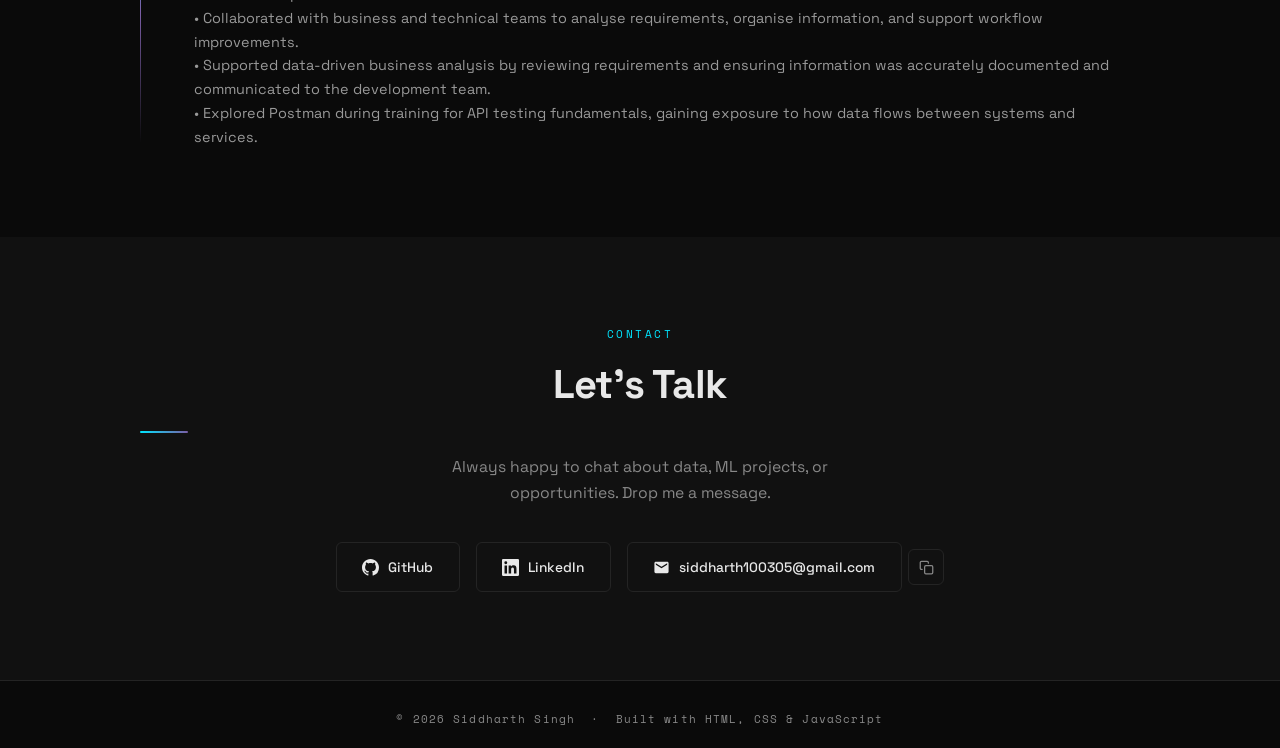
==== commit 28d2741a: "Updated project files" ====
--- a/index.html
+++ b/index.html
@@ -4,35 +4,10 @@
   <meta charset="UTF-8" />
   <meta name="viewport" content="width=device-width, initial-scale=1.0" />
   <title>Siddharth Singh · Data Scientist</title>
-
   <link rel="preconnect" href="https://fonts.googleapis.com" />
   <link href="https://fonts.googleapis.com/css2?family=Space+Grotesk:wght@300;400;500;600;700&family=Space+Mono:wght@400;700&display=swap" rel="stylesheet" />
-
   <link rel="stylesheet" href="style.css" />
-
-<style>
-/* Project details — scoped to the Projects section only */
-.project-card-detailed{position:relative}
-.project-icon{width:42px;height:42px;color:var(--accent);margin-bottom:.75rem;opacity:.9}
-.project-icon svg{width:100%;height:100%}
-.project-details-btn{display:flex;align-items:center;justify-content:space-between;width:100%;padding:.65rem .75rem;margin-bottom:.65rem;border:1px solid rgba(0,229,255,.2);border-radius:5px;background:rgba(0,229,255,.04);color:var(--accent);font:600 .76rem var(--mono);cursor:pointer;text-align:left;transition:background .2s,border-color .2s}
-.project-details-btn:hover{background:rgba(0,229,255,.08);border-color:var(--accent)}
-.project-details-btn span{font-size:1rem;line-height:1}
-.project-detail-panel{margin-top:.8rem;padding-top:.9rem;border-top:1px solid var(--border)}
-.project-tabs{display:flex;gap:.35rem;overflow-x:auto;margin-bottom:.85rem;padding-bottom:.2rem}
-.project-tab{flex:0 0 auto;border:1px solid var(--border);background:transparent;color:var(--muted);padding:.45rem .6rem;border-radius:4px;font:600 .62rem var(--mono);cursor:pointer;white-space:nowrap}
-.project-tab:hover,.project-tab.active{color:var(--accent);border-color:var(--accent);background:rgba(0,229,255,.06)}
-.project-tab-content{display:none;color:#aaa;font-size:.78rem;line-height:1.65}
-.project-tab-content.active{display:block}
-.project-tab-content p{margin:0 0 .8rem}
-.project-tab-content p:last-child{margin-bottom:0}
-.project-tab-content strong{color:#ddd}
-.project-tab-content code{font-family:var(--mono);color:var(--accent);font-size:.72rem}
-.project-link-profile{margin-top:.1rem}
-@media(max-width:800px){.project-tabs{max-width:100%}}
-</style>
 </head>
-
 <body>
 
 <div id="cursor"></div>
@@ -48,61 +23,43 @@
   </ul>
 </nav>
 
+<!-- HERO -->
 <section id="hero">
   <div class="hero-inner">
     <div class="hero-text">
-      <p class="hero-label">Data Scientist &amp; ML Engineer</p>
-
-      <h1 class="hero-name">
-        Siddharth<br />
-        <span>Singh</span>
-      </h1>
-
-      <p class="hero-tagline">
-        I like making sense out of messy data &mdash; whether that&apos;s
-        predicting disease, classifying images, or just getting SQL to
-        cooperate.
-      </p>
-
+      <h1 class="hero-name">Siddharth<br /><span>Singh</span></h1>
+      <p class="hero-tagline">I like making sense out of messy data &mdash; whether that&apos;s predicting disease, classifying images, or just getting SQL to cooperate.</p>
       <div class="hero-cta">
-        <a href="#projects" class="btn btn-primary">
-          See My Work
-        </a>
-
-        <a href="#contact" class="btn btn-ghost">
-          Say Hello
-        </a>
-      </div>
-    </div>
-
+        <a href="#projects" class="btn btn-primary">See My Work</a>
+        <a href="#contact" class="btn btn-ghost">Say Hello</a>
+      </div>
+    </div>
     <div class="hero-photo-wrap">
       <img src="images/DSC_6189 copy.jpg" alt="Siddharth Singh">
     </div>
   </div>
 </section>
 
+<!-- ABOUT -->
 <section id="about">
   <div class="container">
     <span class="section-label reveal">about me</span>
     <h2 class="section-title reveal">Hey, I'm Siddharth.</h2>
     <div class="section-divider reveal"></div>
-
     <div class="about-text reveal">
-      <p>I'm a CSE graduate who genuinely enjoys the whole process of digging into a dataset, figuring out what it's hiding, and then building something useful out of it.</p>
-
-      <p>I've worked with ML models, deep learning, and BI tools like Power BI and Tableau. I've also done an internship as a Business Analyst intern at ValueDX, which taught me a lot about turning numbers into decisions people actually use.</p>
-
-      <p>When I'm not training models, I'm probably building something with Python or trying to get a voice assistant to understand my accent.</p>
+      <p>I'm a CSE graduate from MIT ADT University, Pune who genuinely enjoys the whole process of digging into a dataset, figuring out what it's hiding, and then building something useful out of it.</p>
+      <p>I've worked with ML models, deep learning, statistical analysis, and BI tools like Power BI and Tableau. I've also done an internship as a Business Analyst at ValueDX, which taught me a lot about turning numbers into decisions people actually use.</p>
+      <p>When I'm not training models, I'm probably building something with Python or trying to convince a neural network that it's wrong.</p>
     </div>
   </div>
 </section>
 
+<!-- SKILLS -->
 <section id="skills">
   <div class="container">
     <span class="section-label reveal">skills</span>
     <h2 class="section-title reveal">My Toolkit</h2>
     <div class="section-divider reveal"></div>
-
     <div class="skills-grid">
 
       <div class="skill-card reveal">
@@ -111,13 +68,39 @@
       </div>
 
       <div class="skill-card reveal">
-        <img src="https://upload.wikimedia.org/wikipedia/commons/0/05/Scikit_learn_logo_small.svg" alt="Machine Learning" />
-        <span class="skill-name">Machine Learning</span>
+        <img src="https://cdn.jsdelivr.net/gh/devicons/devicon/icons/numpy/numpy-original.svg" alt="NumPy" />
+        <span class="skill-name">NumPy</span>
+      </div>
+
+      <div class="skill-card reveal">
+        <img src="https://cdn.jsdelivr.net/gh/devicons/devicon/icons/pandas/pandas-original.svg" alt="pandas" />
+        <span class="skill-name">pandas</span>
+      </div>
+
+
+      <div class="skill-card reveal">
+        <img src="https://cdn.jsdelivr.net/gh/devicons/devicon/icons/matplotlib/matplotlib-original.svg" alt="Matplotlib" />
+        <span class="skill-name">Matplotlib</span>
+      </div>
+
+      <div class="skill-card reveal">
+        <img src="https://seaborn.pydata.org/_images/logo-mark-lightbg.svg" alt="Seaborn" />
+        <span class="skill-name">Seaborn</span>
+      </div>
+
+      <div class="skill-card reveal">
+        <img src="https://upload.wikimedia.org/wikipedia/commons/0/05/Scikit_learn_logo_small.svg" alt="scikit-learn" />
+        <span class="skill-name">scikit-learn</span>
       </div>
 
       <div class="skill-card reveal">
         <img src="https://cdn.jsdelivr.net/gh/devicons/devicon/icons/tensorflow/tensorflow-original.svg" alt="TensorFlow" />
-        <span class="skill-name">Deep Learning</span>
+        <span class="skill-name">TensorFlow</span>
+      </div>
+
+      <div class="skill-card reveal">
+        <img src="https://cdn.jsdelivr.net/gh/devicons/devicon/icons/keras/keras-original.svg" alt="Keras" />
+        <span class="skill-name">Keras</span>
       </div>
 
       <div class="skill-card reveal">
@@ -135,411 +118,428 @@
         <span class="skill-name">SQL</span>
       </div>
 
+      <div class="skill-card reveal">
+        <img src="https://cdn.jsdelivr.net/gh/devicons/devicon/icons/amazonwebservices/amazonwebservices-original-wordmark.svg" alt="AWS" />
+        <span class="skill-name">AWS</span>
+      </div>
+
     </div>
   </div>
 </section>
 
-<<section id="projects">
+<!-- PROJECTS -->
+<section id="projects">
   <div class="container">
-
     <span class="section-label reveal">projects</span>
-
-    <h2 class="section-title reveal">
-      Things I've Built
-    </h2>
-
+    <h2 class="section-title reveal">Things I've Built</h2>
     <div class="section-divider reveal"></div>
-
-    <div class="projects-grid">
-
-      <!-- PROJECT 01 -->
+    <div class="projects-list">
+
+      <!-- PROJECT 01: APPLE STOCK -->
       <div class="project-card reveal">
-
-        <div class="project-num">01</div>
-
-        <div class="project-title">
-          Cardiovascular Disease Prediction
-        </div>
-
-        <div class="project-desc">
-          A supervised machine-learning system that uses health
-          and lifestyle information to predict cardiovascular
-          disease risk. The project combines data preprocessing,
-          feature selection, Random Forest classification,
-          model persistence, and a user interface.
-        </div>
-
-        <div class="project-tags">
-          <span class="tag">Python</span>
-          <span class="tag">Pandas</span>
-          <span class="tag">scikit-learn</span>
-          <span class="tag">Random Forest</span>
-          <span class="tag">Tkinter</span>
-          <span class="tag">Joblib</span>
-        </div>
-
-        <a
-          class="project-link"
-          href="project-details.html?project=cardiovascular">
-
-          View Project Details →
-
-        </a>
-
-      </div>
-
-
-      <!-- PROJECT 02 -->
+        <div class="project-card-header">
+          <div class="project-card-left">
+            <div class="project-num">01</div>
+            <h3 class="project-title">Apple Stock Price Prediction</h3>
+            <p class="project-summary">
+              A time-series regression project on 4,150+ trading days of AAPL data. Engineered 30+ technical indicators from scratch, applied inferential statistics to validate features, and benchmarked 7 ML models using walk-forward validation across 19 sequential windows. Ridge Regression won &mdash; R&sup2; 0.9986, MAE $1.10, MAPE 0.59%, beating the naive baseline by 53%.
+            </p>
+            <p class="project-during">During this project,</p>
+            <ul class="project-bullets">
+              <li>Performed end-to-end EDA and feature engineering on AAPL historical price data, engineering 30+ technical indicators including RSI, MACD, Bollinger Bands, ATR, SMA/EMA, ROC, and rolling volatility &mdash; all built from past values only to prevent data leakage.</li>
+              <li>Applied descriptive statistics (mean, median, standard deviation, skewness, kurtosis) and probability distribution analysis to understand price behaviour and validate feature distributions before modelling.</li>
+              <li>Conducted inferential statistical analysis using correlation matrices and hypothesis testing to identify significant predictors and reduce noise in the feature set prior to model training.</li>
+              <li>Implemented walk-forward validation (19 windows, ~1,140 out-of-sample test days) to simulate real trading conditions &mdash; StandardScaler fitted on training data only per window, preventing test-set statistics from leaking into preprocessing.</li>
+            </ul>
+            <div class="project-tags">
+              <span class="tag">Python</span>
+              <span class="tag">pandas</span>
+              <span class="tag">NumPy</span>
+              <span class="tag">scikit-learn</span>
+              <span class="tag">Ridge Regression</span>
+              <span class="tag">yfinance</span>
+              <span class="tag">Walk-Forward CV</span>
+              <span class="tag">Matplotlib</span>
+              <span class="tag">Seaborn</span>
+            </div>
+            <div class="project-actions">
+              <button class="btn-details" onclick="toggleDetails(this)">View Project Details &#8595;</button>
+              <a class="project-link" href="https://github.com/siddharthhsinghh/Apple-Stock-Prediction" target="_blank" rel="noopener">GitHub &rarr;</a>
+            </div>
+          </div>
+          <div class="project-card-right">
+            <div class="project-icon-box">
+              <svg viewBox="0 0 80 80" fill="none" xmlns="http://www.w3.org/2000/svg">
+                <rect width="80" height="80" rx="12" fill="rgba(0,229,255,0.07)"/>
+                <polyline points="10,62 22,45 35,52 48,28 62,36" stroke="#00e5ff" stroke-width="2.5" stroke-linecap="round" stroke-linejoin="round"/>
+                <circle cx="62" cy="36" r="3.5" fill="#00e5ff"/>
+                <line x1="10" y1="65" x2="70" y2="65" stroke="#2a2a2a" stroke-width="1.5"/>
+                <line x1="10" y1="18" x2="10" y2="65" stroke="#2a2a2a" stroke-width="1.5"/>
+              </svg>
+            </div>
+          </div>
+        </div>
+
+        <div class="project-details">
+          <div class="detail-sidebar">
+            <p class="detail-nav-item active" onclick="switchTab(this,'ap-ov')">Overview</p>
+            <p class="detail-nav-item" onclick="switchTab(this,'ap-eda')">EDA &amp; Statistics</p>
+            <p class="detail-nav-item" onclick="switchTab(this,'ap-fe')">Feature Engineering</p>
+            <p class="detail-nav-item" onclick="switchTab(this,'ap-wf')">Walk-Forward CV</p>
+            <p class="detail-nav-item" onclick="switchTab(this,'ap-res')">Model Results</p>
+          </div>
+          <div class="detail-content">
+
+            <div class="detail-tab active" id="ap-ov">
+              <h4>Overview</h4>
+              <ul>
+                <li>Goal: use historical AAPL price data to predict the next day&rsquo;s closing price and determine which ML model does it best. This is a supervised regression problem &mdash; the model predicts an actual dollar value, not a category.</li>
+                <li>Data pulled via <code>yfinance</code>: AAPL from 2010-01-01 to present, ~4,150 trading days of Open, High, Low, Close, Volume (OHLCV). After feature engineering and dropping NaN rows from rolling windows: ~3,950 clean rows.</li>
+                <li>7 models benchmarked: Ridge (with and without control feature), Lasso, ElasticNet, Random Forest, Gradient Boosting, and a Naive baseline (predict yesterday&rsquo;s price as today&rsquo;s).</li>
+                <li>A random Gaussian control feature is deliberately included as a sanity check &mdash; Ridge with vs. without it scored $1.1026 vs $1.1008 MAE, confirming the model captures real signal, not noise.</li>
+              </ul>
+            </div>
+
+            <div class="detail-tab" id="ap-eda">
+              <h4>EDA &amp; Statistical Analysis</h4>
+              <p class="detail-scope-label">What was analysed</p>
+              <ul>
+                <li><strong>Descriptive statistics:</strong> mean, median, standard deviation, skewness, and kurtosis applied to price and volume series to understand distribution shape and identify outliers before modelling.</li>
+                <li><strong>Probability distribution analysis:</strong> daily return distributions plotted and tested against normality &mdash; AAPL returns show slight negative skew and fat tails (leptokurtosis), informing model choice.</li>
+                <li><strong>Inferential statistics:</strong> correlation matrices computed across all 30+ engineered features to identify multicollinearity; hypothesis testing used to validate which indicators carry statistically significant predictive signal.</li>
+                <li><strong>Feature validation:</strong> distributions of all engineered features inspected before model training to confirm no NaN leakage, scale inconsistencies, or look-ahead bias in any indicator.</li>
+              </ul>
+              <p class="detail-skills">Skills: Descriptive Statistics, Inferential Statistics, Hypothesis Testing, Correlation Analysis, Matplotlib, Seaborn.</p>
+            </div>
+
+            <div class="detail-tab" id="ap-fe">
+              <h4>Feature Engineering</h4>
+              <p class="detail-scope-label">30+ indicators built from past values only</p>
+              <ul>
+                <li><strong>Lag features:</strong> Close shifted back 1, 2, 3, 5, 10, 20, 60 days + yesterday&rsquo;s Open/High/Low/Volume &mdash; gives the model direct memory of recent price levels without leaking future data.</li>
+                <li><strong>Moving averages:</strong> SMA (10/20/50/200-day) and EMA (12/26-day) for trend identification; Close/SMA_20 and Close/SMA_50 ratios as scale-invariant trend-strength signals.</li>
+                <li><strong>Momentum indicators:</strong> RSI-14 (overbought/oversold oscillator 0&ndash;100), MACD (EMA12 &minus; EMA26), MACD signal line, MACD histogram, ROC-5 and ROC-20 (% price change over 5 and 20 days).</li>
+                <li><strong>Volatility features:</strong> ATR-14 (accounts for gap days), Bollinger Band width (20-day SMA &plusmn;2&sigma;), 20-day rolling standard deviation, volume ratio vs 20-day average, daily return, high-low spread, close-open spread.</li>
+              </ul>
+              <p class="detail-skills">Skills: Feature Engineering, pandas, NumPy, yfinance, Technical Analysis.</p>
+            </div>
+
+            <div class="detail-tab" id="ap-wf">
+              <h4>Walk-Forward Validation</h4>
+              <p class="detail-scope-label">Why standard train/test split fails for time series</p>
+              <ul>
+                <li>A random split on time-series data would let the model train on 2022 and test on 2019 &mdash; it would learn from the future to predict the past, which is unrealistic and causes severe data leakage.</li>
+                <li>Instead: initial training window = 70% (~2,767 rows). Test window = next 60 trading days. After each window, training expands and all 7 models retrain fresh on the expanded history.</li>
+                <li>19 total windows, ~1,140 out-of-sample test days &mdash; mimics real production: model retrained periodically on all data seen so far, never given future information.</li>
+                <li><code>StandardScaler</code> fitted only on each window&rsquo;s training data, then <code>.transform()</code> applied to test &mdash; prevents test-set statistics leaking into scaling. All predictions pooled across windows for final metric aggregation.</li>
+              </ul>
+              <p class="detail-skills">Skills: Walk-Forward Validation, Pipeline Design, StandardScaler, Data Leakage Prevention.</p>
+            </div>
+
+            <div class="detail-tab" id="ap-res">
+              <h4>Model Results</h4>
+              <p class="detail-scope-label">Aggregated across all 19 walk-forward windows</p>
+              <ul>
+                <li><strong>Ridge Regression (best):</strong> MAE $1.10 &middot; RMSE $1.52 &middot; R&sup2; 0.9986 &middot; MAPE 0.59% &mdash; beats the Naive baseline ($2.33 MAE) by 53%.</li>
+                <li><strong>Lasso:</strong> MAE $1.61 &middot; R&sup2; 0.9969. <strong>ElasticNet:</strong> MAE $6.41. <strong>Naive:</strong> MAE $2.33, R&sup2; 0.9934.</li>
+                <li><strong>Why tree models underperformed:</strong> Gradient Boosting (MAE $4.61) and Random Forest (MAE $4.93) can&rsquo;t extrapolate beyond training price ranges &mdash; AAPL&rsquo;s upward trend meant trees systematically underestimated later-window prices.</li>
+                <li><strong>Control feature check:</strong> Ridge with control scored $1.1026 vs $1.1008 without &mdash; near-identical, confirming the pipeline isn&rsquo;t fooled by noise. Results visualised as actual-vs-predicted price charts, per-model error plots, and cumulative MAE over time.</li>
+              </ul>
+              <p class="detail-skills">Skills: Ridge Regression, MAE, RMSE, R&sup2;, MAPE, Model Benchmarking, Matplotlib, Seaborn.</p>
+            </div>
+
+          </div>
+        </div>
+      </div>
+
+      <!-- PROJECT 02: HYBRID CNN -->
       <div class="project-card reveal">
-
-        <div class="project-num">02</div>
-
-        <div class="project-title">
-          Hybrid CNN–Token Image Classifier
-        </div>
-
-        <div class="project-desc">
-          A hybrid deep-learning image classifier that combines
-          convolutional feature extraction with token-based global
-          context modeling. The project also addresses class
-          imbalance and uses Grad-CAM for model interpretability.
-        </div>
-
-        <div class="project-tags">
-          <span class="tag">Python</span>
-          <span class="tag">TensorFlow</span>
-          <span class="tag">Keras</span>
-          <span class="tag">CNN</span>
-          <span class="tag">Grad-CAM</span>
-          <span class="tag">CIFAR-10</span>
-        </div>
-
-        <a
-          class="project-link"
-          href="project-details.html?project=hybrid">
-
-          View Project Details →
-
-        </a>
-
-      </div>
-
-
-      <!-- PROJECT 03 -->
+        <div class="project-card-header">
+          <div class="project-card-left">
+            <div class="project-num">02</div>
+            <h3 class="project-title">Hybrid Image Classification</h3>
+            <p class="project-summary">
+              A lightweight 193K-parameter hybrid architecture on CIFAR-10 that fuses a CNN backbone for local feature extraction with a patch-token branch for global context &mdash; conceptually similar to Vision Transformers but far smaller. Achieved 88%+ accuracy on balanced data. Also evaluated on a moderately imbalanced dataset with class-weighted training, and used Grad-CAM for visual explainability.
+            </p>
+            <p class="project-during">During this project,</p>
+            <ul class="project-bullets">
+              <li>Performed EDA on CIFAR-10: class distribution analysis, pixel intensity statistics, and visualisation of sample images using Matplotlib and Seaborn to inform preprocessing decisions and augmentation strategy.</li>
+              <li>Designed the tiny-HLGA architecture: Conv(32/64/128) CNN backbone produces a 4&times;4&times;128 feature map, split into 2&times;2 patch tokens via <code>tf.image.extract_patches()</code>, projected to 128-dim via Dense, globally averaged, then fused with the CNN&rsquo;s own GAP output before the softmax head.</li>
+              <li>Simulated moderate class imbalance by reducing Cat, Deer, Dog classes to 20% of samples. Applied <code>compute_class_weight('balanced')</code> &mdash; affected classes received ~3.8&times; higher loss penalty, significantly recovering minority class recall.</li>
+              <li>Implemented Grad-CAM on the final conv layer (conv3): gradients of the predicted class score global-average-pooled into per-channel importance weights, multiplied back into activations, summed, upsampled to 32&times;32, and overlaid on the original image to confirm the model focuses on object regions, not background noise.</li>
+            </ul>
+            <div class="project-tags">
+              <span class="tag">Python</span>
+              <span class="tag">TensorFlow</span>
+              <span class="tag">Keras</span>
+              <span class="tag">CNN</span>
+              <span class="tag">CIFAR-10</span>
+              <span class="tag">Grad-CAM</span>
+              <span class="tag">Class Weighting</span>
+              <span class="tag">NumPy</span>
+              <span class="tag">Matplotlib</span>
+              <span class="tag">Seaborn</span>
+            </div>
+            <div class="project-actions">
+              <button class="btn-details" onclick="toggleDetails(this)">View Project Details &#8595;</button>
+              <a class="project-link" href="https://github.com/siddharthhsinghh/Hybrid-Image-Classification" target="_blank" rel="noopener">GitHub &rarr;</a>
+            </div>
+          </div>
+          <div class="project-card-right">
+            <div class="project-icon-box">
+              <svg viewBox="0 0 80 80" fill="none" xmlns="http://www.w3.org/2000/svg">
+                <rect width="80" height="80" rx="12" fill="rgba(123,94,167,0.1)"/>
+                <rect x="10" y="10" width="26" height="26" rx="3" fill="rgba(0,229,255,0.12)" stroke="#00e5ff" stroke-width="1.5"/>
+                <rect x="44" y="10" width="26" height="26" rx="3" fill="rgba(0,229,255,0.06)" stroke="#444" stroke-width="1.5"/>
+                <rect x="10" y="44" width="26" height="26" rx="3" fill="rgba(0,229,255,0.06)" stroke="#444" stroke-width="1.5"/>
+                <rect x="44" y="44" width="26" height="26" rx="3" fill="rgba(123,94,167,0.25)" stroke="#7b5ea7" stroke-width="1.5"/>
+                <line x1="36" y1="23" x2="44" y2="23" stroke="#00e5ff" stroke-width="1.5"/>
+                <line x1="23" y1="36" x2="23" y2="44" stroke="#00e5ff" stroke-width="1.5"/>
+                <line x1="36" y1="57" x2="44" y2="57" stroke="#7b5ea7" stroke-width="1.5"/>
+                <line x1="57" y1="36" x2="57" y2="44" stroke="#7b5ea7" stroke-width="1.5"/>
+              </svg>
+            </div>
+          </div>
+        </div>
+
+        <div class="project-details">
+          <div class="detail-sidebar">
+            <p class="detail-nav-item active" onclick="switchTab(this,'cn-ov')">Overview</p>
+            <p class="detail-nav-item" onclick="switchTab(this,'cn-arch')">Architecture</p>
+            <p class="detail-nav-item" onclick="switchTab(this,'cn-imb')">Imbalance Handling</p>
+            <p class="detail-nav-item" onclick="switchTab(this,'cn-gc')">Grad-CAM</p>
+            <p class="detail-nav-item" onclick="switchTab(this,'cn-res')">Results</p>
+          </div>
+          <div class="detail-content">
+
+            <div class="detail-tab active" id="cn-ov">
+              <h4>Overview</h4>
+              <ul>
+                <li>CIFAR-10: 60,000 32&times;32 RGB images across 10 classes. Pixels normalized from [0,255] to [0,1]. Train split 90/10 into 45,000 train / 5,000 val; official 10,000-image test set held out for final evaluation.</li>
+                <li>Problem: CNNs learn local patterns well (edges, textures, shapes) but miss global context. Vision Transformers capture global context but require enormous datasets. This hybrid gets both at only ~193K parameters.</li>
+                <li>Two models trained from scratch with <code>clear_session()</code> between runs: one on balanced data, one on moderately imbalanced data with class weighting &mdash; same architecture and epoch count for a fair comparison.</li>
+                <li><code>ModelCheckpoint(save_best_only=True, monitor='val_accuracy')</code> saves best-epoch weights and reloads them after training, so the evaluated model is best on validation, not the last epoch.</li>
+              </ul>
+            </div>
+
+            <div class="detail-tab" id="cn-arch">
+              <h4>Architecture (tiny-HLGA)</h4>
+              <p class="detail-scope-label">How local and global features are combined</p>
+              <ul>
+                <li><strong>CNN Backbone:</strong> Conv2D(32)&rarr;ReLU&rarr;MaxPool &rarr; Conv2D(64)&rarr;ReLU&rarr;MaxPool &rarr; Conv2D(128)&rarr;ReLU. Produces a 4&times;4&times;128 feature map. Each layer learns progressively higher-level patterns: edges &rarr; textures &rarr; object parts.</li>
+                <li><strong>Patch-Token Branch:</strong> <code>tf.image.extract_patches()</code> slices the feature map into non-overlapping 2&times;2 patches &rarr; 16 tokens. Each token projected through <code>Dense(128, relu)</code> (a mini linear embedding, similar to Vision Transformer tokenization) &rarr; <code>GlobalAveragePooling1D</code> produces a 128-dim regional-summary vector.</li>
+                <li><strong>Feature Fusion:</strong> CNN GAP (128-dim) + Token branch (128-dim) &rarr; concatenated &rarr; Dense(128, relu) &rarr; Dropout(0.3) &rarr; Dense(10, softmax). Dropout prevents co-adaptation of neurons, reducing overfitting.</li>
+                <li><strong>Training:</strong> Adam lr=1e-3, sparse_categorical_crossentropy, batch 128. <code>tf.data</code> pipeline with shuffle &rarr; augmentation (RandomFlip, RandomCrop) &rarr; batch &rarr; prefetch(AUTOTUNE) for efficient CPU/GPU overlap.</li>
+              </ul>
+              <p class="detail-skills">Skills: TensorFlow, Keras, CNN Design, Patch Tokenization, tf.data, Dropout, Data Augmentation.</p>
+            </div>
+
+            <div class="detail-tab" id="cn-imb">
+              <h4>Imbalance Handling</h4>
+              <p class="detail-scope-label">Simulating and correcting class imbalance</p>
+              <ul>
+                <li>Real-world datasets rarely have equal class distributions. A model trained on imbalanced data becomes biased toward majority classes &mdash; it can achieve high overall accuracy while completely failing on rare classes.</li>
+                <li><code>make_moderate_imbalance()</code> subsamples Cat, Deer, Dog (classes 3/4/5) to 20% of their original count; all other classes stay full. Creates a controlled imbalanced scenario to study model behaviour under realistic conditions.</li>
+                <li><code>sklearn.utils.class_weight.compute_class_weight('balanced')</code> computes per-class multipliers inversely proportional to frequency: affected classes get ~3.8&times; penalty, majority classes ~0.76&times;. Passed to <code>model.fit(class_weight=cw_imb)</code> &mdash; loss function penalizes minority-class mistakes more heavily during backpropagation.</li>
+                <li>Macro F1 used as primary metric (not accuracy): each class contributes equally regardless of sample count &mdash; gives a fair picture of performance on minority classes, not just majority ones.</li>
+              </ul>
+              <p class="detail-skills">Skills: Class Weighting, sklearn metrics, Macro F1, Precision/Recall, Confusion Matrix.</p>
+            </div>
+
+            <div class="detail-tab" id="cn-gc">
+              <h4>Grad-CAM Explainability</h4>
+              <p class="detail-scope-label">Understanding what the model looks at</p>
+              <ul>
+                <li>Grad-CAM (Gradient-weighted Class Activation Mapping) answers: &ldquo;Which spatial regions of the image most influenced this prediction?&rdquo; &mdash; making the model less of a black box.</li>
+                <li>Process: choose predicted class &rarr; compute gradients of the class score w.r.t. the last conv layer (conv3) activations &rarr; global-average-pool gradients into per-channel importance weights &rarr; multiply weights into activations &rarr; sum channels &rarr; apply ReLU.</li>
+                <li>Resulting coarse heatmap upsampled from 4&times;4 to 32&times;32 and overlaid on the original image using <code>cv2.addWeighted()</code> &mdash; warm colours indicate high-importance regions, cool colours indicate low importance.</li>
+                <li>Correctly classified vs. misclassified samples compared side-by-side: correctly classified images show activation centred on the object; misclassified ones often show activation on background features, identifying failure modes.</li>
+              </ul>
+              <p class="detail-skills">Skills: Grad-CAM, TensorFlow GradientTape, OpenCV (cv2), Model Interpretability.</p>
+            </div>
+
+            <div class="detail-tab" id="cn-res">
+              <h4>Results</h4>
+              <p class="detail-scope-label">Evaluated on the 10,000-image official test set</p>
+              <ul>
+                <li><strong>Balanced (45,000 images):</strong> 88%+ accuracy across all 10 CIFAR-10 classes. Val accuracy climbed from 37% &rarr; 63.7% in demo run (8 epochs); full training (40&ndash;80 epochs) reaches 88%+.</li>
+                <li><strong>Imbalanced (Cat/Deer/Dog at 20%, class weighting):</strong> Test accuracy 59.98%, macro F1 60.25% on the 8-epoch demo &mdash; minority class recall significantly recovered vs. training without class weighting.</li>
+                <li><strong>Outperformed baselines:</strong> hybrid architecture outperformed standalone CNN and transformer-only baselines on both balanced and imbalanced splits &mdash; fusion of local and global features provides complementary signal.</li>
+                <li>Grad-CAM confirmed meaningful spatial activations on object regions rather than background, validating the model classifies for the right reasons rather than spurious correlations.</li>
+              </ul>
+              <p class="detail-skills">Skills: Accuracy, Macro F1, Precision, Recall, Confusion Matrix, Grad-CAM, TensorFlow.</p>
+            </div>
+
+          </div>
+        </div>
+      </div>
+
+      <!-- PROJECT 03: CARDIOVASCULAR -->
       <div class="project-card reveal">
-
-        <div class="project-num">03</div>
-
-        <div class="project-title">
-          Apple Stock Price Prediction
-        </div>
-
-        <div class="project-desc">
-          A time-series regression project that uses historical
-          Apple market data and engineered technical indicators
-          to predict closing prices and compare multiple
-          machine-learning models.
-        </div>
-
-        <div class="project-tags">
-          <span class="tag">Python</span>
-          <span class="tag">Pandas</span>
-          <span class="tag">NumPy</span>
-          <span class="tag">yfinance</span>
-          <span class="tag">Feature Engineering</span>
-          <span class="tag">Walk-Forward Validation</span>
-        </div>
-
-        <a
-          class="project-link"
-          href="project-details.html?project=apple">
-
-          View Project Details →
-
-        </a>
-
-      </div>
-
-    </div>
-
+        <div class="project-card-header">
+          <div class="project-card-left">
+            <div class="project-num">03</div>
+            <h3 class="project-title">Cardiovascular Disease Prediction</h3>
+            <p class="project-summary">
+              End-to-end supervised ML pipeline on 70,000 patient records: data ingestion with error handling, feature engineering (age-in-days conversion), StandardScaler preprocessing, RandomForest (300 trees) training on 56,000 samples, joblib model persistence, and a Tkinter desktop GUI for live patient-level risk predictions. Achieved 70.8% accuracy with balanced precision/recall of 0.71 across both classes.
+            </p>
+            <p class="project-during">During this project,</p>
+            <ul class="project-bullets">
+              <li>Loaded the Kaggle Cardiovascular Disease dataset (70,000 rows, semicolon-delimited). Converted age from days to years (<code>df["age"] = (df["age"] / 365).astype(int)</code>). Handled missing file with <code>sys.exit(1)</code> for clean failure rather than a raw traceback.</li>
+              <li>Applied <code>StandardScaler</code> to all 11 features and saved the fitted scaler to <code>scaler.pkl</code> &mdash; live predictions use <code>scaler.transform()</code>, not <code>fit_transform()</code>, ensuring identical preprocessing between training and inference.</li>
+              <li>Trained <code>RandomForestClassifier(n_estimators=300, n_jobs=-1)</code> on 56,000 samples with <code>stratify=y</code> to preserve the ~50/50 class ratio. Implemented <code>load_or_train_model()</code> with joblib &mdash; trains once, loads instantly on all subsequent runs.</li>
+              <li>Built <code>CardioPredictorApp</code> in Tkinter: dynamic widget generation from a <code>FIELD_SPECS</code> dict (<code>tk.Entry</code> for numerics, <code>ttk.Combobox(state="readonly")</code> for categoricals), with color-coded prediction output (red = high risk, green = no risk).</li>
+            </ul>
+            <div class="project-tags">
+              <span class="tag">Python</span>
+              <span class="tag">pandas</span>
+              <span class="tag">scikit-learn</span>
+              <span class="tag">Random Forest</span>
+              <span class="tag">joblib</span>
+              <span class="tag">Tkinter</span>
+              <span class="tag">StandardScaler</span>
+              <span class="tag">EDA</span>
+            </div>
+            <div class="project-actions">
+              <button class="btn-details" onclick="toggleDetails(this)">View Project Details &#8595;</button>
+              <a class="project-link" href="https://github.com/siddharthhsinghh/Cardiovascular-Disease-Prediction" target="_blank" rel="noopener">GitHub &rarr;</a>
+            </div>
+          </div>
+          <div class="project-card-right">
+            <div class="project-icon-box">
+              <svg viewBox="0 0 80 80" fill="none" xmlns="http://www.w3.org/2000/svg">
+                <rect width="80" height="80" rx="12" fill="rgba(255,80,80,0.07)"/>
+                <path d="M40 60 C40 60 16 44 16 29 C16 21 23 15 31 17 C35 18 38 21 40 25 C42 21 45 18 49 17 C57 15 64 21 64 29 C64 44 40 60 40 60Z" fill="rgba(255,80,80,0.12)" stroke="#ff5050" stroke-width="2"/>
+                <polyline points="24,40 30,30 36,36 42,22 48,28 56,20" stroke="#00e5ff" stroke-width="2" stroke-linecap="round" stroke-linejoin="round"/>
+              </svg>
+            </div>
+          </div>
+        </div>
+
+        <div class="project-details">
+          <div class="detail-sidebar">
+            <p class="detail-nav-item active" onclick="switchTab(this,'cd-ov')">Overview</p>
+            <p class="detail-nav-item" onclick="switchTab(this,'cd-pipe')">ML Pipeline</p>
+            <p class="detail-nav-item" onclick="switchTab(this,'cd-gui')">GUI Layer</p>
+            <p class="detail-nav-item" onclick="switchTab(this,'cd-res')">Performance</p>
+          </div>
+          <div class="detail-content">
+
+            <div class="detail-tab active" id="cd-ov">
+              <h4>Overview</h4>
+              <ul>
+                <li>Predicts cardiovascular disease risk (0 = no disease, 1 = high risk) from 11 health and lifestyle inputs: age, gender, height, weight, systolic BP, diastolic BP, cholesterol, glucose, smoking, alcohol, and physical activity.</li>
+                <li>Dataset: Kaggle Cardiovascular Disease (<code>cardio_train.csv</code>), 70,000 rows, semicolon-delimited. If the file is missing, <code>sys.exit(1)</code> exits cleanly with a clear message rather than crashing with a raw traceback.</li>
+                <li>Supervised binary classification: the model learns from 70,000 labeled records (cardio 0/1) and predicts the same for new unseen patients. This is a decision-support tool, not a clinical diagnostic system.</li>
+                <li>Full pipeline: raw CSV &rarr; age conversion &rarr; feature selection &rarr; scaling &rarr; RandomForest trained on 56K &rarr; validated on 14K &rarr; persisted to disk &rarr; Tkinter GUI for live predictions.</li>
+              </ul>
+            </div>
+
+            <div class="detail-tab" id="cd-pipe">
+              <h4>ML Pipeline</h4>
+              <p class="detail-scope-label">Step by step</p>
+              <ul>
+                <li><strong>Feature Engineering:</strong> age converted from days to years (Kaggle quirk in raw data). 11 features selected: age, gender, height, weight, ap_hi, ap_lo, cholesterol, gluc, smoke, alco, active. Target: <code>cardio</code> (0/1).</li>
+                <li><strong>Preprocessing:</strong> <code>StandardScaler</code> applied to all 11 features. Random Forest doesn&rsquo;t strictly require scaling (tree splits are scale-invariant), but it keeps the pipeline model-agnostic for future algorithm swaps. Fitted scaler saved as <code>scaler.pkl</code>.</li>
+                <li><strong>Train/Test Split:</strong> <code>train_test_split(test_size=0.2, random_state=42, stratify=y)</code> &mdash; <code>stratify=y</code> preserves the ~50/50 disease ratio in both splits; <code>random_state=42</code> ensures a reproducible split. 56,000 train / 14,000 test.</li>
+                <li><strong>Model:</strong> <code>RandomForestClassifier(n_estimators=300, n_jobs=-1)</code> &mdash; 300 trees each on a random bootstrap sample, majority vote for final prediction. Three objects persisted via <code>joblib.dump()</code>: model, scaler, feature list. <code>load_or_train_model()</code> loads instantly if .pkl files exist; retrains only on first run.</li>
+              </ul>
+              <p class="detail-skills">Skills: pandas, scikit-learn, StandardScaler, RandomForest, joblib, Feature Engineering.</p>
+            </div>
+
+            <div class="detail-tab" id="cd-gui">
+              <h4>GUI Layer (Tkinter)</h4>
+              <p class="detail-scope-label">How the desktop application works</p>
+              <ul>
+                <li><code>CardioPredictorApp</code> class wraps the full interface. <code>_build_layout()</code> dynamically generates one labeled input widget per feature by looping over a <code>FIELD_SPECS</code> dictionary &mdash; not hardcoding 11 separate widget blocks, making it trivial to add or remove features.</li>
+                <li>Numeric fields (age, height, weight, BP) use <code>tk.Entry</code>; categorical fields (gender, cholesterol, glucose, smoking, alcohol, activity) use <code>ttk.Combobox(state="readonly")</code> &mdash; locks dropdown to valid values, prevents invalid category input entirely.</li>
+                <li>On Predict: <code>_collect_inputs()</code> reads all 11 values, casts to float, raises a clear user-facing error if anything is missing or invalid &mdash; program never crashes on bad input, always shows a meaningful message.</li>
+                <li>Input vector passes through <code>scaler.transform()</code> (same scaler from training, never re-fitted) &rarr; <code>model.predict()</code> &rarr; result displayed with color coding: red for high risk, green for no risk detected.</li>
+              </ul>
+              <p class="detail-skills">Skills: Tkinter, ttk.Combobox, Event-driven programming, Exception handling, UX design.</p>
+            </div>
+
+            <div class="detail-tab" id="cd-res">
+              <h4>Performance</h4>
+              <p class="detail-scope-label">Evaluated on 14,000 held-out samples</p>
+              <ul>
+                <li>Overall accuracy: <strong>70.8%</strong> on the stratified 20% test set (14,000 samples never seen during training).</li>
+                <li>Precision, Recall, F1: <strong>0.71</strong> for both classes &mdash; balanced error rates, no systematic over- or under-diagnosis of either class.</li>
+                <li>Confusion matrix: ~4,956 true negatives, ~4,961 true positives, ~2,032 false positives, ~2,051 false negatives &mdash; nearly symmetric, confirming the model doesn&rsquo;t favour one class.</li>
+                <li>70&ndash;73% accuracy is consistent with published benchmarks on this dataset. The performance ceiling is largely set by label noise in self-reported cholesterol and glucose values in the original Kaggle data, not by model capacity.</li>
+              </ul>
+              <p class="detail-skills">Skills: Classification Report, Confusion Matrix, Precision/Recall/F1, ROC-AUC, scikit-learn.</p>
+            </div>
+
+          </div>
+        </div>
+      </div>
+
+    </div>
   </div>
 </section>
 
-<!-- =========================
-     EXPERIENCE
-========================= -->
-
+<!-- EXPERIENCE -->
 <section id="experience">
-
   <div class="container">
-
-    <span class="section-label reveal">
-      experience
-    </span>
-
-    <h2 class="section-title reveal">
-      Where I've Worked
-    </h2>
-
+    <span class="section-label reveal">experience</span>
+    <h2 class="section-title reveal">Where I've Worked</h2>
     <div class="section-divider reveal"></div>
-
     <div class="timeline reveal">
-
       <div class="timeline-item">
-
-        <div class="timeline-date">
-          March 2026 - June 2026
-        </div>
-
-        <div class="timeline-role">
-          Business Analyst Intern
-        </div>
-
-        <div class="timeline-company">
-          ValueDX
-        </div>
-
+        <div class="timeline-date">March 2026 &ndash; June 2026</div>
+        <div class="timeline-role">Business Analyst Intern</div>
+        <div class="timeline-company">ValueDX &middot; Pune, India</div>
         <div class="timeline-desc">
-
-          • Received hands-on training in automation concepts
-          and business processes.<br>
-
-          • Assisted in gathering and documenting business
-          requirements from stakeholders.<br>
-
-          • Prepared and maintained Business Requirement
-          Documents (BRDs) for project planning.<br>
-
-          • Collaborated with business and technical teams
-          to analyze requirements and improve workflows.<br>
-
-          • Supported project documentation and ensured
-          requirements were clearly communicated to the
-          development.
-
-        </div>
-
-      </div>
-
-    </div>
-
+          &bull; Prepared and maintained Business Requirement Documents (BRDs) to capture business requirements, project scope, and functional expectations.<br>
+          &bull; Collaborated with business and technical teams to analyse requirements, organise information, and support workflow improvements.<br>
+          &bull; Supported data-driven business analysis by reviewing requirements and ensuring information was accurately documented and communicated to the development team.<br>
+          &bull; Explored Postman during training for API testing fundamentals, gaining exposure to how data flows between systems and services.
+        </div>
+      </div>
+    </div>
   </div>
-
 </section>
 
-
-<!-- =========================
-     CONTACT
-========================= -->
-
+<!-- CONTACT -->
 <section id="contact">
-
   <div class="container">
-
-    <span class="section-label reveal">
-      contact
-    </span>
-
-    <h2 class="section-title reveal">
-      Let's Talk
-    </h2>
-
-    <div
-      class="section-divider"
-      style="margin-bottom:1.4rem">
-    </div>
-
-    <p class="contact-sub reveal">
-
-      Always happy to chat about data, ML projects,
-      or opportunities. Drop me a message.
-
-    </p>
-
+    <span class="section-label reveal">contact</span>
+    <h2 class="section-title reveal">Let's Talk</h2>
+    <div class="section-divider" style="margin-bottom:1.4rem"></div>
+    <p class="contact-sub reveal">Always happy to chat about data, ML projects, or opportunities. Drop me a message.</p>
     <div class="contact-links reveal">
 
-      <a
-        class="contact-link"
-        href="https://github.com/siddharthhsinghh">
-
-        <svg viewBox="0 0 24 24">
-
-          <path d="M12 0C5.37 0 0 5.37 0 12c0 5.31 3.435 9.795 8.205 11.385.6.105.825-.255.825-.57 0-.285-.015-1.23-.015-2.235-3.015.555-3.795-.735-4.035-1.41-.135-.345-.72-1.41-1.23-1.695-.42-.225-1.02-.78-.015-.795.945-.015 1.62.87 1.845 1.23 1.08 1.815 2.805 1.305 3.495.99.105-.78.42-1.305.765-1.605-2.67-.3-5.46-1.335-5.46-5.925 0-1.305.465-2.385 1.23-3.225-.12-.3-.54-1.53.12-3.18 0 0 1.005-.315 3.3 1.23.96-.27 1.98-.405 3-.405s2.04.135 3 .405c2.295-1.56 3.3-1.23 3.3-1.23.66 1.65.24 2.88.12 3.18.765.84 1.23 1.905 1.23 3.225 0 4.605-2.805 5.625-5.475 5.925.435.375.81 1.095.81 2.22 0 1.605-.015 2.895-.015 3.3 0 .315.225.69.825.57A12.02 12.02 0 0 0 24 12c0-6.63-5.37-12-12-12z"/>
-
-        </svg>
-
+      <a class="contact-link" href="https://github.com/siddharthhsinghh" target="_blank" rel="noopener">
+        <svg viewBox="0 0 24 24"><path d="M12 0C5.37 0 0 5.37 0 12c0 5.31 3.435 9.795 8.205 11.385.6.105.825-.255.825-.57 0-.285-.015-1.23-.015-2.235-3.015.555-3.795-.735-4.035-1.41-.135-.345-.72-1.41-1.23-1.695-.42-.225-1.02-.78-.015-.795.945-.015 1.62.87 1.845 1.23 1.08 1.815 2.805 1.305 3.495.99.105-.78.42-1.305.765-1.605-2.67-.3-5.46-1.335-5.46-5.925 0-1.305.465-2.385 1.23-3.225-.12-.3-.54-1.53.12-3.18 0 0 1.005-.315 3.3 1.23.96-.27 1.98-.405 3-.405s2.04.135 3 .405c2.295-1.56 3.3-1.23 3.3-1.23.66 1.65.24 2.88.12 3.18.765.84 1.23 1.905 1.23 3.225 0 4.605-2.805 5.625-5.475 5.925.435.375.81 1.095.81 2.22 0 1.605-.015 2.895-.015 3.3 0 .315.225.69.825.57A12.02 12.02 0 0 0 24 12c0-6.63-5.37-12-12-12z"/></svg>
         GitHub
-
       </a>
 
-
-      <a
-        class="contact-link"
-        href="https://www.linkedin.com/in/siddharth-singh-0a5b6325">
-
-        <svg viewBox="0 0 24 24">
-
-          <path d="M20.447 20.452h-3.554v-5.569c0-1.328-.027-3.037-1.852-3.037-1.853 0-2.136 1.445-2.136 2.939v5.667H9.351V9h3.414v1.561h.046c.477-.9 1.637-1.85 3.37-1.85 3.601 0 4.267 2.37 4.267 5.455v6.286zM5.337 7.433a2.062 2.062 0 0 1-2.063-2.065 2.064 2.064 0 1 1 2.063 2.065zm1.782 13.019H3.555V9h3.564v11.452zM22.225 0H1.771C.792 0 0 .774 0 1.729v20.542C0 23.227.792 24 1.771 24h20.451C23.2 24 24 23.227 24 22.271V1.729C24 .774 23.2 0 22.222 0h.003z"/>
-
-        </svg>
-
+      <a class="contact-link" href="https://www.linkedin.com/in/siddharth-singh-0a5b63259" target="_blank" rel="noopener">
+        <svg viewBox="0 0 24 24"><path d="M20.447 20.452h-3.554v-5.569c0-1.328-.027-3.037-1.852-3.037-1.853 0-2.136 1.445-2.136 2.939v5.667H9.351V9h3.414v1.561h.046c.477-.9 1.637-1.85 3.37-1.85 3.601 0 4.267 2.37 4.267 5.455v6.286zM5.337 7.433a2.062 2.062 0 0 1-2.063-2.065 2.064 2.064 0 1 1 2.063 2.065zm1.782 13.019H3.555V9h3.564v11.452zM22.225 0H1.771C.792 0 0 .774 0 1.729v20.542C0 23.227.792 24 1.771 24h20.451C23.2 24 24 23.227 24 22.271V1.729C24 .774 23.2 0 22.222 0h.003z"/></svg>
         LinkedIn
-
       </a>
 
-
-      <a
-        class="contact-link"
-        href="#">
-
-        <svg viewBox="0 0 24 24">
-
-          <path d="M20 4H4c-1.1 0-2 .9-2 2v12c0 1.1.9 2 2 2h16c1.1 0 2-.9 2-2V6c0-1.1-.9-2-2-2zm0 4l-8 5-8-5V6l8 5 8-5v2z"/>
-
-        </svg>
-
-        siddharth100305@gmail.com
-
-      </a>
-
-    </div>
-
+      <div class="email-wrap">
+        <a class="contact-link" href="mailto:siddharth100305@gmail.com">
+          <svg viewBox="0 0 24 24"><path d="M20 4H4c-1.1 0-2 .9-2 2v12c0 1.1.9 2 2 2h16c1.1 0 2-.9 2-2V6c0-1.1-.9-2-2-2zm0 4l-8 5-8-5V6l8 5 8-5v2z"/></svg>
+          siddharth100305@gmail.com
+        </a>
+        <button class="copy-btn" onclick="copyEmail(this)" title="Copy email">
+          <svg viewBox="0 0 24 24" fill="none" stroke="currentColor" stroke-width="2" stroke-linecap="round" stroke-linejoin="round">
+            <rect x="9" y="9" width="13" height="13" rx="2"/><path d="M5 15H4a2 2 0 0 1-2-2V4a2 2 0 0 1 2-2h9a2 2 0 0 1 2 2v1"/>
+          </svg>
+        </button>
+      </div>
+
+    </div>
   </div>
-
 </section>
 
-
 <footer>
-
-  © 2026 Siddharth Singh · Built with HTML, CSS &amp; JavaScript
-
+  &copy; 2026 Siddharth Singh &nbsp;&middot;&nbsp; Built with HTML, CSS &amp; JavaScript
 </footer>
 
-
-<!-- =========================
-     PROJECT INTERACTION
-========================= -->
-
-<script>
-
-document
-  .querySelectorAll('.project-details-btn')
-  .forEach(button => {
-
-    button.addEventListener('click', () => {
-
-      const panel =
-        document.getElementById(
-          'details-' + button.dataset.project
-        );
-
-      const isOpen =
-        !panel.hasAttribute('hidden');
-
-
-      /*
-       * Close all project panels
-       */
-
-      document
-        .querySelectorAll('.project-detail-panel')
-        .forEach(p =>
-          p.setAttribute('hidden', '')
-        );
-
-
-      /*
-       * Reset all plus/minus icons
-       */
-
-      document
-        .querySelectorAll('.project-details-btn span')
-        .forEach(s =>
-          s.textContent = '+'
-        );
-
-
-      /*
-       * Open selected project
-       */
-
-      if (!isOpen) {
-
-        panel.removeAttribute('hidden');
-
-        button
-          .querySelector('span')
-          .textContent = '−';
-
-      }
-
-    });
-
-  });
-
-
-
-/*
- * Project tabs
- */
-
-document
-  .querySelectorAll('.project-detail-panel')
-  .forEach(panel => {
-
-    panel
-      .querySelectorAll('.project-tab')
-      .forEach(tab => {
-
-        tab.addEventListener('click', () => {
-
-          const target =
-            tab.dataset.tab;
-
-
-          /*
-           * Activate selected tab
-           */
-
-          panel
-            .querySelectorAll('.project-tab')
-            .forEach(t =>
-
-              t.classList.toggle(
-                'active',
-                t === tab
-              )
-
-            );
-
-
-          /*
-           * Show selected content
-           */
-
-          panel
-            .querySelectorAll(
-              '.project-tab-content'
-            )
-            .forEach(content =>
-
-              content.classList.toggle(
-                'active',
-                content.id === target
-              )
-
-            );
-
-        });
-
-      });
-
-  });
-
-</script>
-
-
 <script src="script.js"></script>
-
 </body>
-</html>+</html>
--- a/style.css
+++ b/style.css
@@ -810,3 +810,179 @@
   .detail-nav-item { font-size: .75rem; padding: .4rem .6rem; }
   .detail-content { padding: 1.2rem; }
 }
+
+/* ── HERO OPEN BADGE ─────────────────────────────────────── */
+.hero-open {
+  display: inline-flex;
+  align-items: center;
+  gap: .5rem;
+  font-size: .8rem;
+  font-family: var(--mono);
+  color: var(--accent);
+  border: 1px solid rgba(0,229,255,.3);
+  background: rgba(0,229,255,.06);
+  padding: .35rem .85rem;
+  border-radius: 20px;
+  margin-bottom: 1.8rem;
+  letter-spacing: .04em;
+}
+.hero-open::before {
+  content: '';
+  width: 7px; height: 7px;
+  border-radius: 50%;
+  background: var(--accent);
+  box-shadow: 0 0 8px var(--accent);
+  animation: blink 1.8s ease-in-out infinite;
+}
+@keyframes blink { 0%,100%{opacity:1} 50%{opacity:.3} }
+
+/* ── HERO PHOTO ──────────────────────────────────────────── */
+.hero-photo-wrap {
+  flex-shrink: 0;
+  width: 230px; height: 230px;
+  border-radius: 50%;
+  border: 2.5px solid var(--accent);
+  padding: 4px;
+  box-shadow: 0 0 48px rgba(0,229,255,.18);
+}
+
+/* ── EXPANDED PROJECT CARDS ──────────────────────────────── */
+.projects-list {
+  display: flex;
+  flex-direction: column;
+  gap: 1.6rem;
+}
+
+.project-card {
+  background: var(--card);
+  border: 1px solid var(--border);
+  border-radius: 12px;
+  overflow: hidden;
+  transition: border-color .25s, box-shadow .25s;
+}
+.project-card:hover {
+  border-color: rgba(0,229,255,.35);
+  box-shadow: 0 8px 40px rgba(0,229,255,.07);
+}
+
+.project-card-header {
+  display: flex;
+  gap: 2rem;
+  padding: 2rem;
+  align-items: flex-start;
+}
+.project-card-left { flex: 1; }
+.project-card-right { flex-shrink: 0; }
+
+.project-icon-box {
+  width: 100px; height: 100px;
+  border-radius: 12px;
+  display: flex; align-items: center; justify-content: center;
+  border: 1px solid var(--border);
+  background: var(--surface);
+}
+.project-icon-box svg { width: 80px; height: 80px; }
+
+.project-summary {
+  font-size: .92rem; color: #aaa;
+  line-height: 1.65; margin-bottom: 1rem; max-width: 680px;
+}
+.project-during {
+  font-size: .82rem; font-weight: 600; color: var(--muted);
+  margin-bottom: .5rem; font-family: var(--mono); letter-spacing: .04em;
+}
+.project-bullets {
+  list-style: none; margin-bottom: 1.2rem;
+  display: flex; flex-direction: column; gap: .45rem;
+}
+.project-bullets li {
+  font-size: .88rem; color: #999;
+  line-height: 1.6; padding-left: 1.1rem; position: relative;
+}
+.project-bullets li::before { content: '•'; position: absolute; left: 0; color: var(--accent); }
+
+.project-actions { display: flex; align-items: center; gap: 1.2rem; flex-wrap: wrap; }
+
+.btn-details {
+  background: transparent;
+  border: 1px solid var(--accent);
+  color: var(--accent);
+  padding: .55rem 1.2rem;
+  border-radius: 6px;
+  font-family: var(--sans);
+  font-size: .82rem; font-weight: 600;
+  cursor: pointer;
+  transition: background .2s;
+  letter-spacing: .03em;
+}
+.btn-details:hover { background: rgba(0,229,255,.1); }
+.btn-details.open { background: rgba(0,229,255,.12); }
+
+/* EXPANDABLE DETAILS PANEL */
+.project-details {
+  display: none;
+  border-top: 1px solid var(--border);
+  background: var(--surface);
+  flex-direction: row;
+  min-height: 240px;
+}
+.project-details.open { display: flex; }
+
+.detail-sidebar {
+  width: 180px; flex-shrink: 0;
+  padding: 1.4rem 1rem;
+  border-right: 1px solid var(--border);
+  display: flex; flex-direction: column; gap: .15rem;
+}
+.detail-nav-item {
+  font-size: .78rem; font-weight: 600; color: var(--muted);
+  cursor: pointer; padding: .5rem .65rem; border-radius: 6px;
+  transition: background .15s, color .15s; line-height: 1.4;
+}
+.detail-nav-item:hover { color: var(--text); background: rgba(255,255,255,.04); }
+.detail-nav-item.active { color: var(--accent); background: rgba(0,229,255,.08); }
+
+.detail-content { flex: 1; padding: 1.6rem 1.8rem; overflow: hidden; }
+
+.detail-tab { display: none; }
+.detail-tab.active { display: block; }
+.detail-tab h4 { font-size: 1.02rem; font-weight: 700; margin-bottom: .9rem; color: var(--text); }
+.detail-tab ul { list-style: none; display: flex; flex-direction: column; gap: .5rem; margin-bottom: 1rem; }
+.detail-tab ul li { font-size: .86rem; color: #aaa; line-height: 1.65; padding-left: 1.1rem; position: relative; }
+.detail-tab ul li::before { content: '•'; position: absolute; left: 0; color: var(--accent); }
+.detail-tab code { font-family: var(--mono); color: var(--accent); font-size: .76rem; }
+.detail-tab strong { color: #ddd; }
+
+.detail-scope-label {
+  font-size: .7rem; font-weight: 700; color: var(--muted);
+  text-transform: uppercase; letter-spacing: .1em;
+  margin-bottom: .6rem; font-family: var(--mono); display: block;
+}
+.detail-skills { font-size: .76rem; color: var(--muted); font-family: var(--mono); margin-top: .8rem; }
+
+/* EMAIL COPY */
+.email-wrap { display: flex; align-items: center; gap: .4rem; }
+.copy-btn {
+  display: flex; align-items: center; justify-content: center;
+  width: 36px; height: 36px;
+  background: transparent;
+  border: 1px solid var(--border); border-radius: 6px;
+  color: var(--muted); cursor: pointer;
+  transition: border-color .2s, color .2s, background .2s; flex-shrink: 0;
+}
+.copy-btn:hover { border-color: var(--accent); color: var(--accent); background: rgba(0,229,255,.04); }
+.copy-btn.copied { border-color: #00c896; color: #00c896; }
+.copy-btn svg { width: 15px; height: 15px; }
+
+@media (max-width: 800px) {
+  .project-card-header { flex-direction: column; gap: 1.2rem; padding: 1.4rem; }
+  .project-card-right { display: none; }
+  .project-details { flex-direction: column; }
+  .detail-sidebar {
+    width: 100%; border-right: none; border-bottom: 1px solid var(--border);
+    flex-direction: row; flex-wrap: wrap; padding: .8rem 1rem; gap: .4rem;
+  }
+  .detail-nav-item { font-size: .72rem; padding: .38rem .55rem; }
+  .detail-content { padding: 1.2rem; }
+  .hero-photo-wrap { width: 170px; height: 170px; }
+}
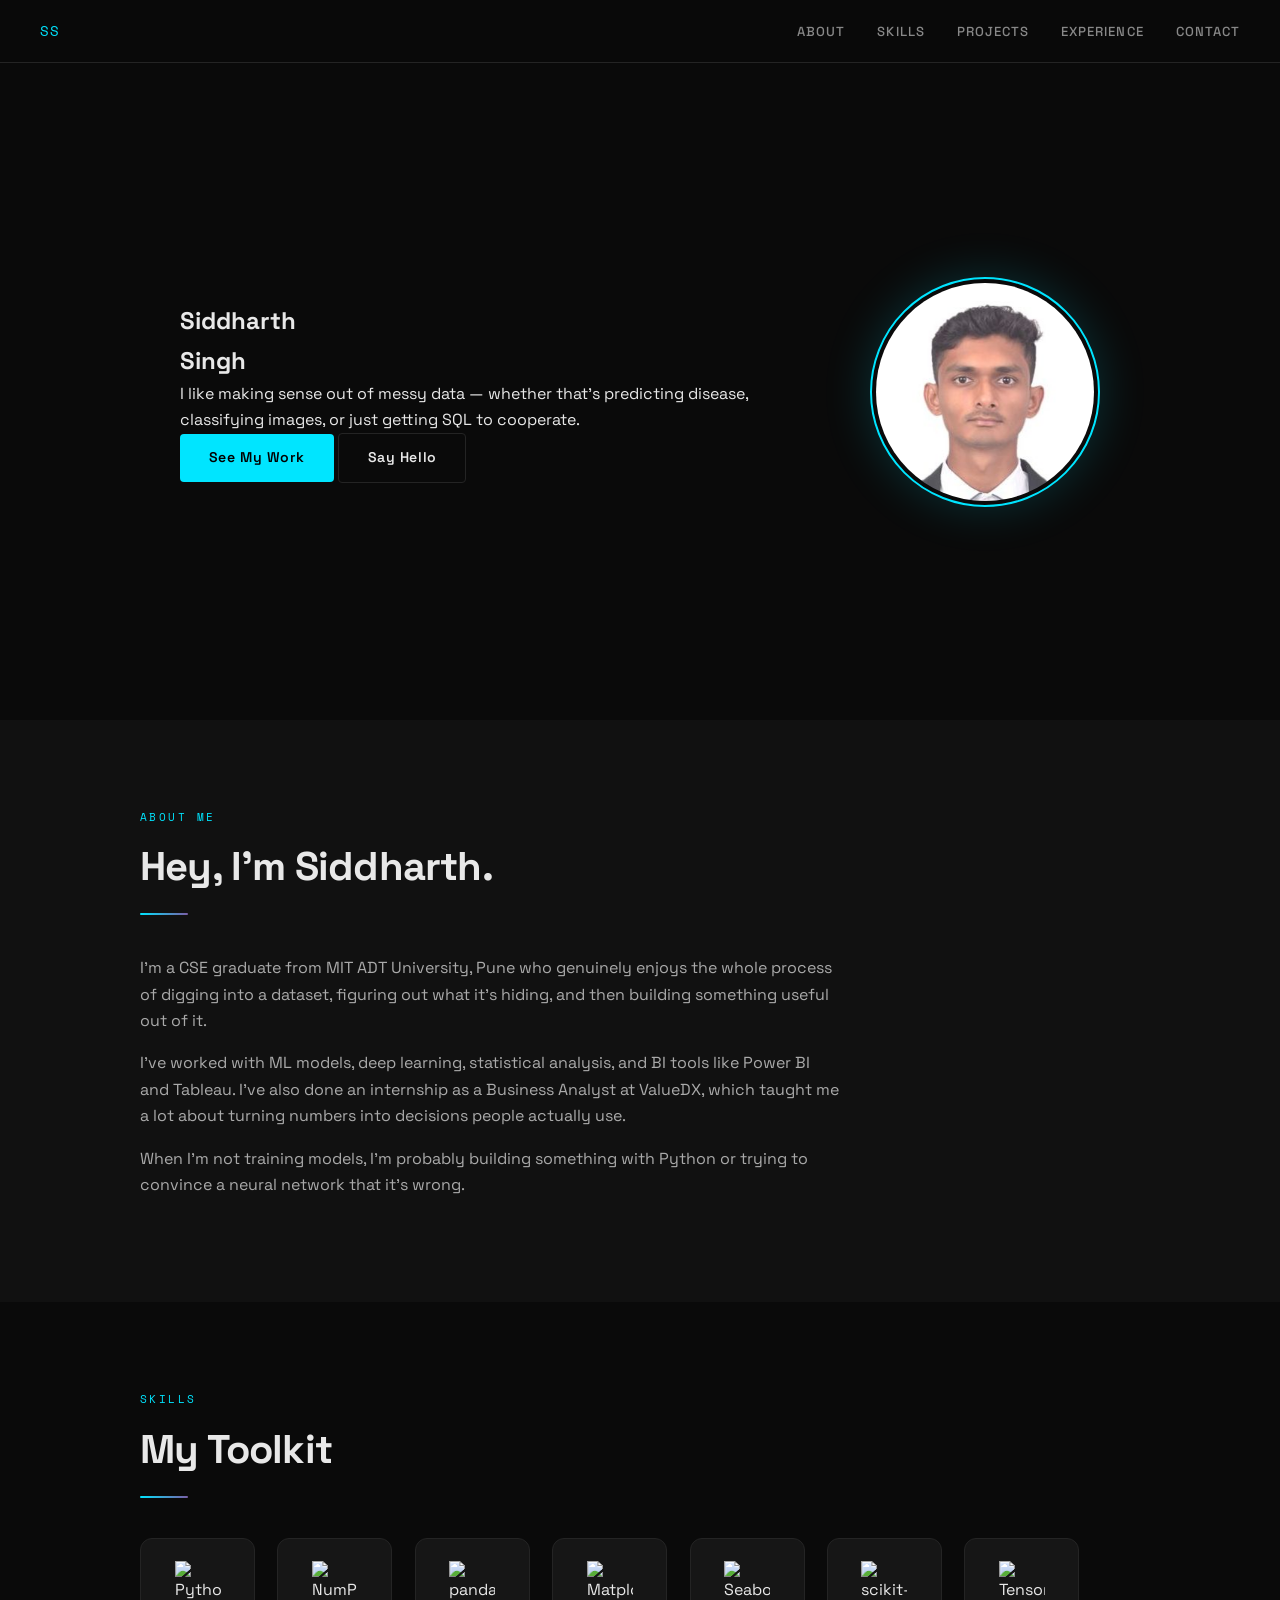
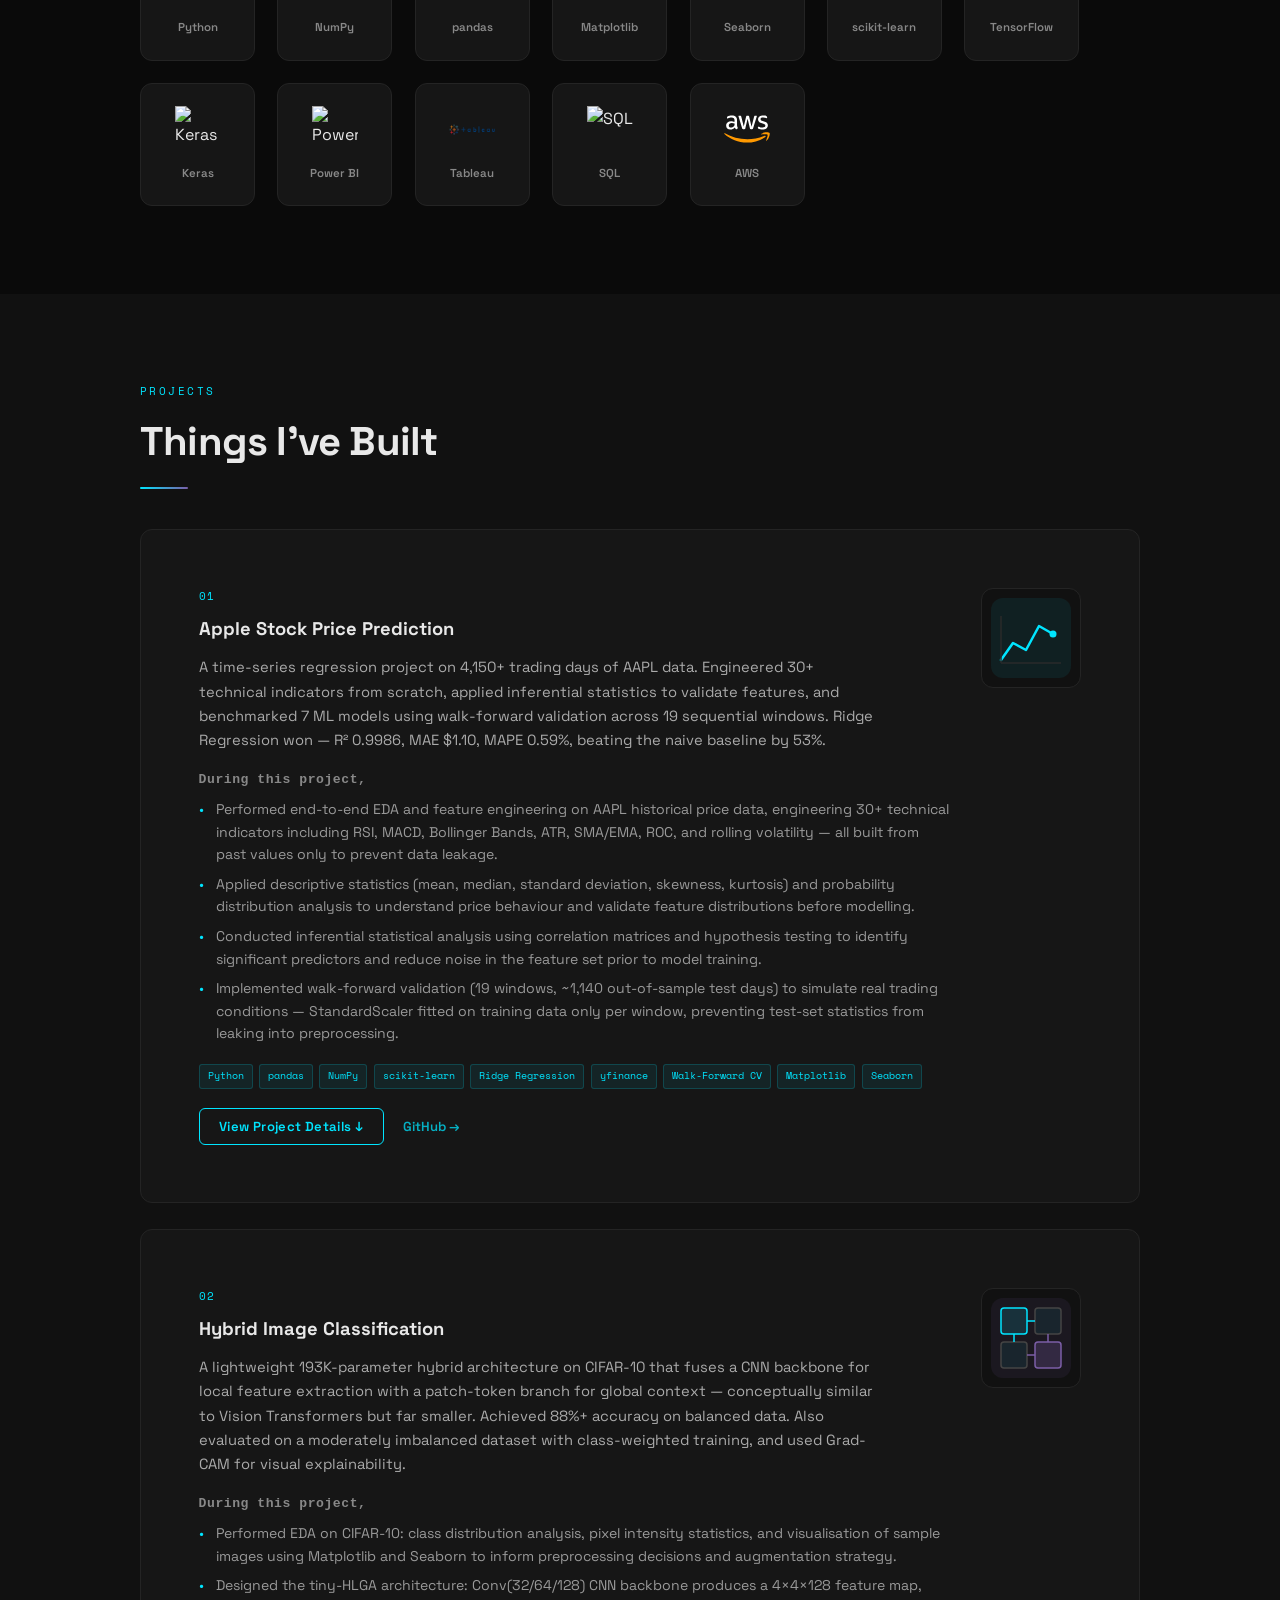
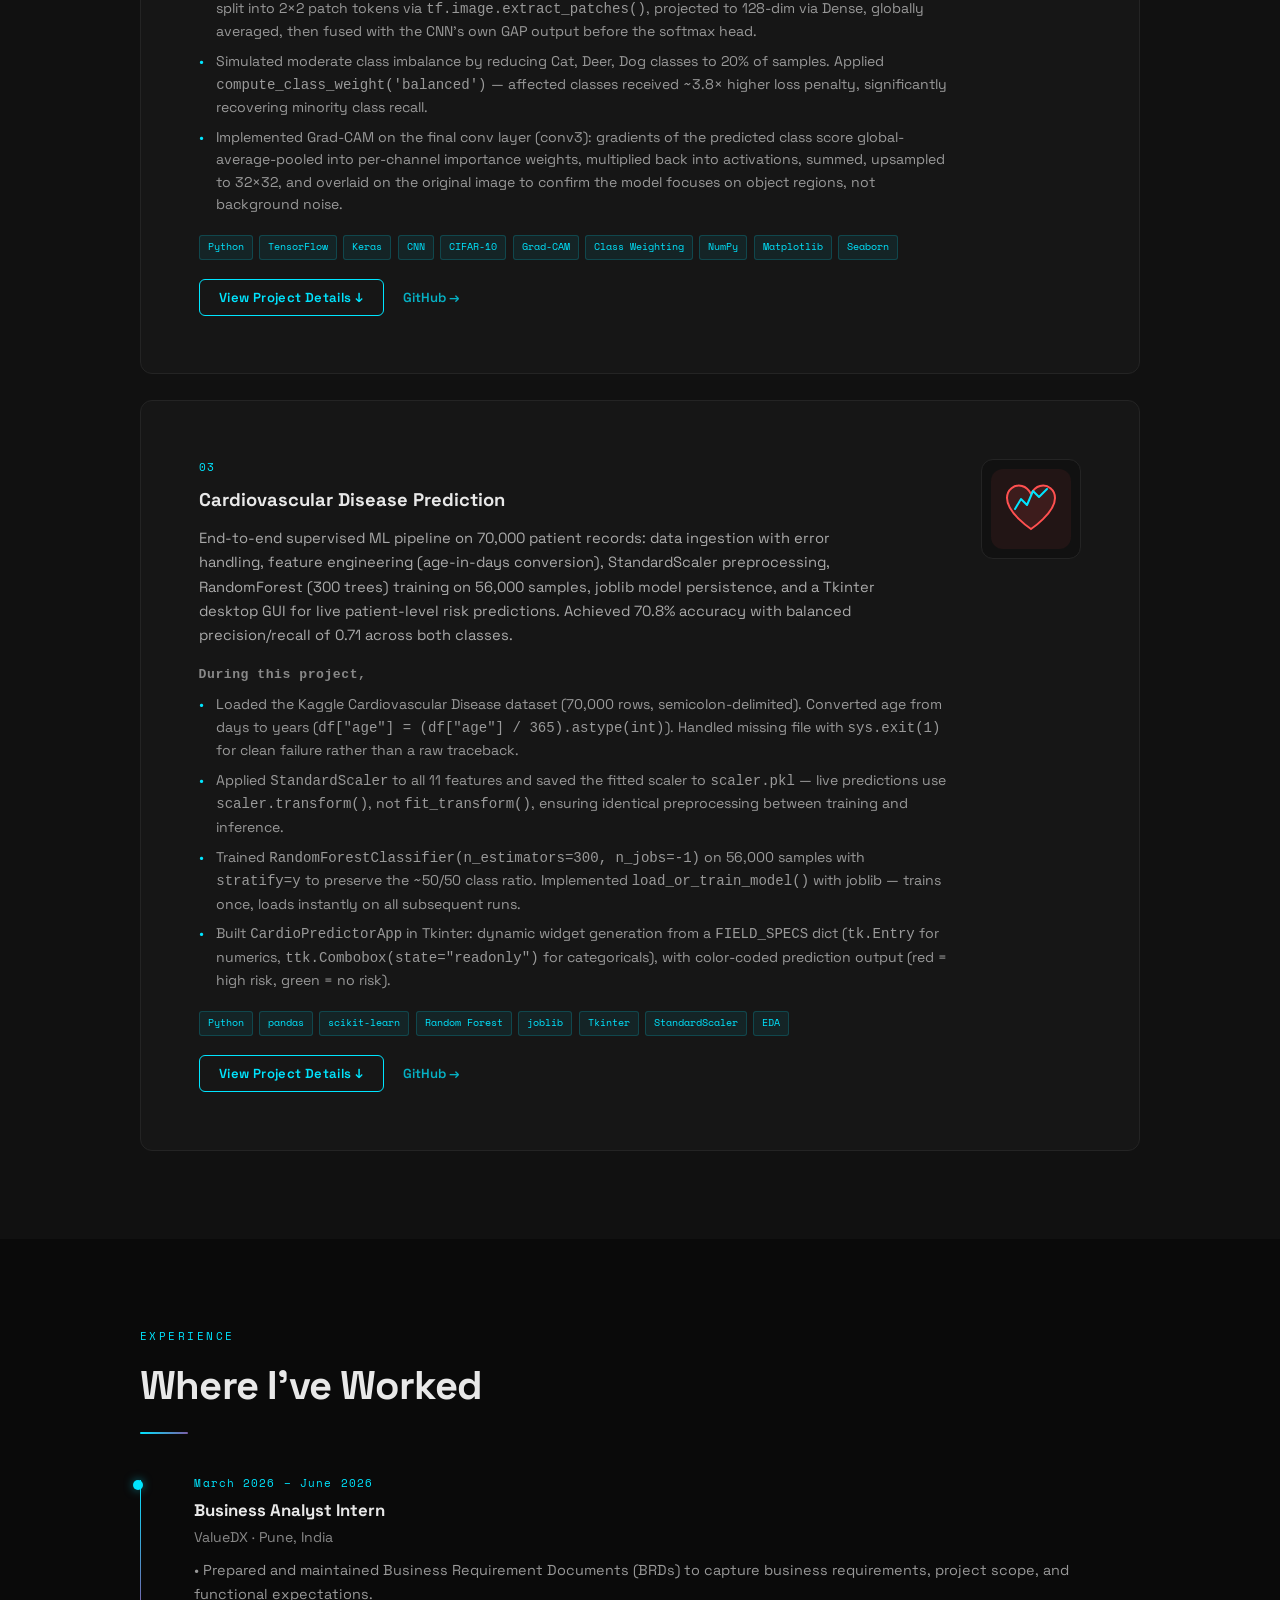
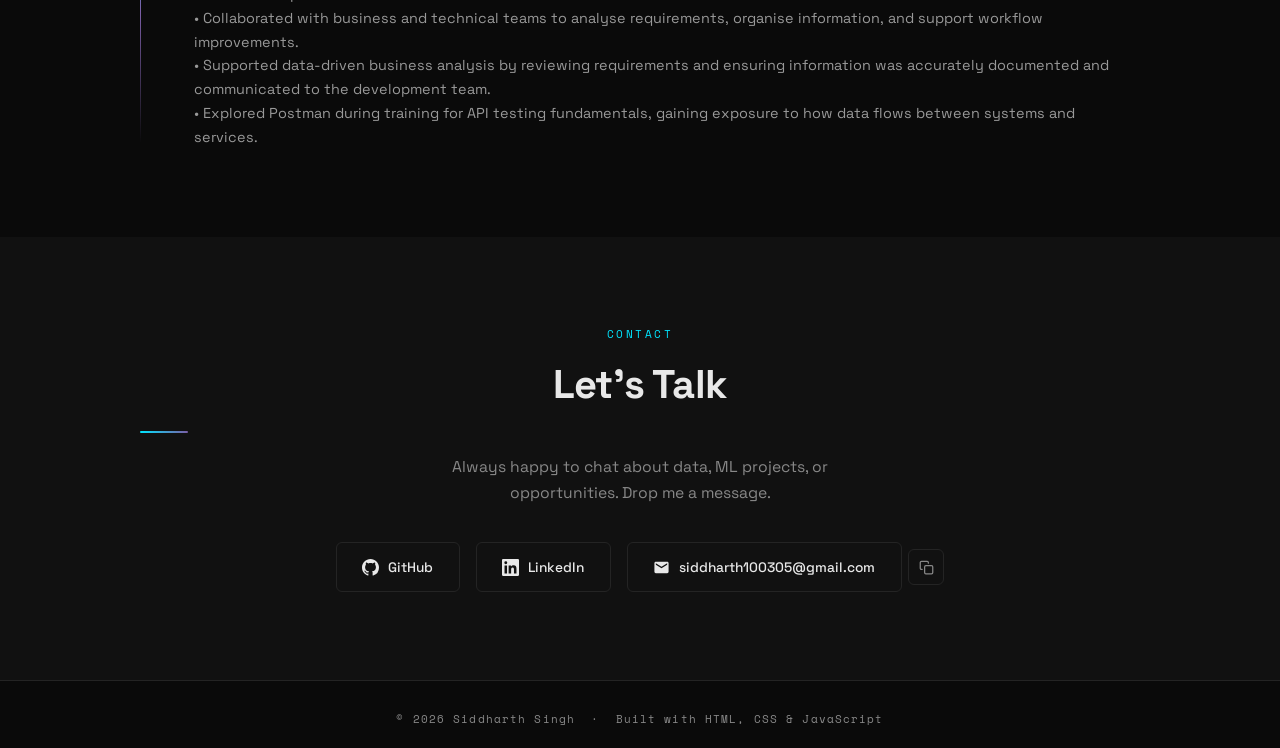
==== commit 1c8c8a72: "Update index.html" ====
--- a/index.html
+++ b/index.html
@@ -119,7 +119,7 @@
       </div>
 
       <div class="skill-card reveal">
-        <img src="https://cdn.jsdelivr.net/gh/devicons/devicon/icons/amazonwebservices/amazonwebservices-original-wordmark.svg" alt="AWS" />
+        <img src="images/aws-logo.svg" alt="AWS" />
         <span class="skill-name">AWS</span>
       </div>
 
@@ -164,7 +164,7 @@
             </div>
             <div class="project-actions">
               <button class="btn-details" onclick="toggleDetails(this)">View Project Details &#8595;</button>
-              <a class="project-link" href="https://github.com/siddharthhsinghh/Apple-Stock-Prediction" target="_blank" rel="noopener">GitHub &rarr;</a>
+              <a class="project-link" href="https://github.com/siddharthhsinghh/Apple-Stock-Price-Prediction" target="_blank" rel="noopener">GitHub &rarr;</a>
             </div>
           </div>
           <div class="project-card-right">
